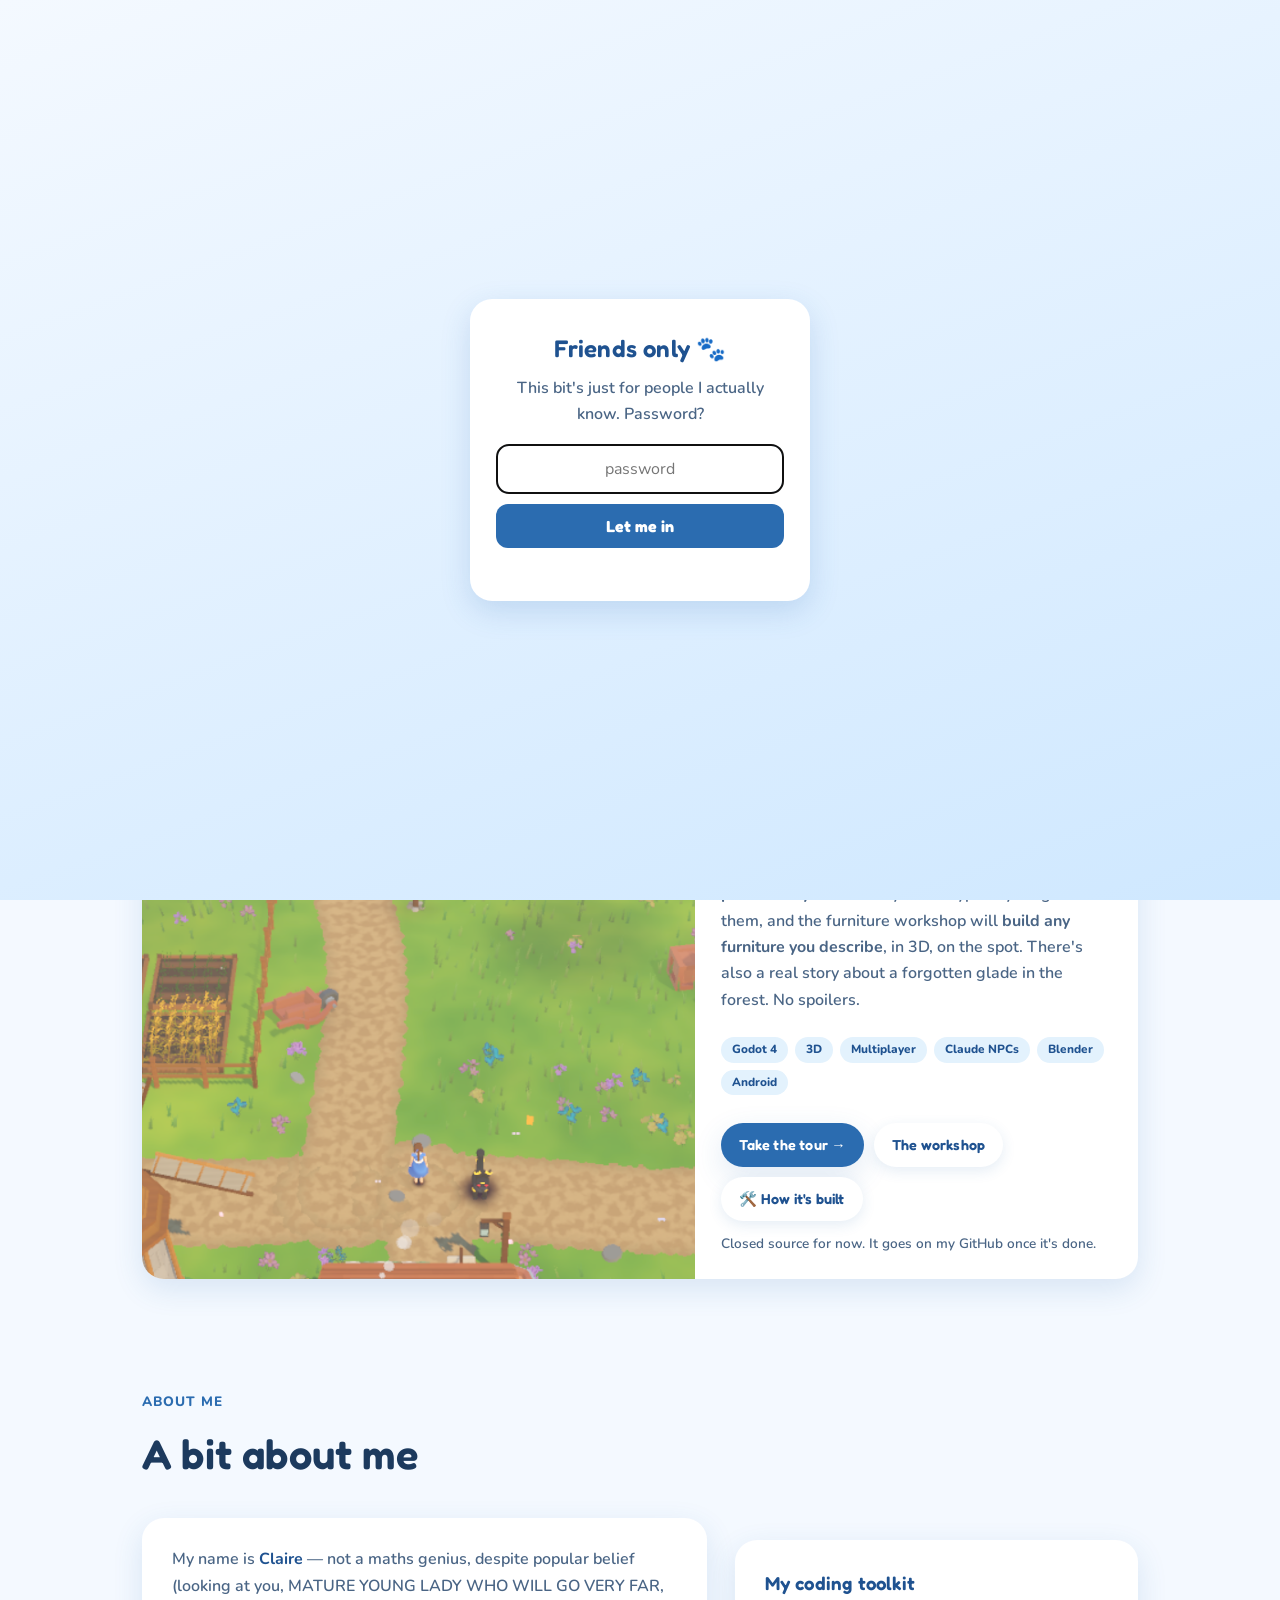
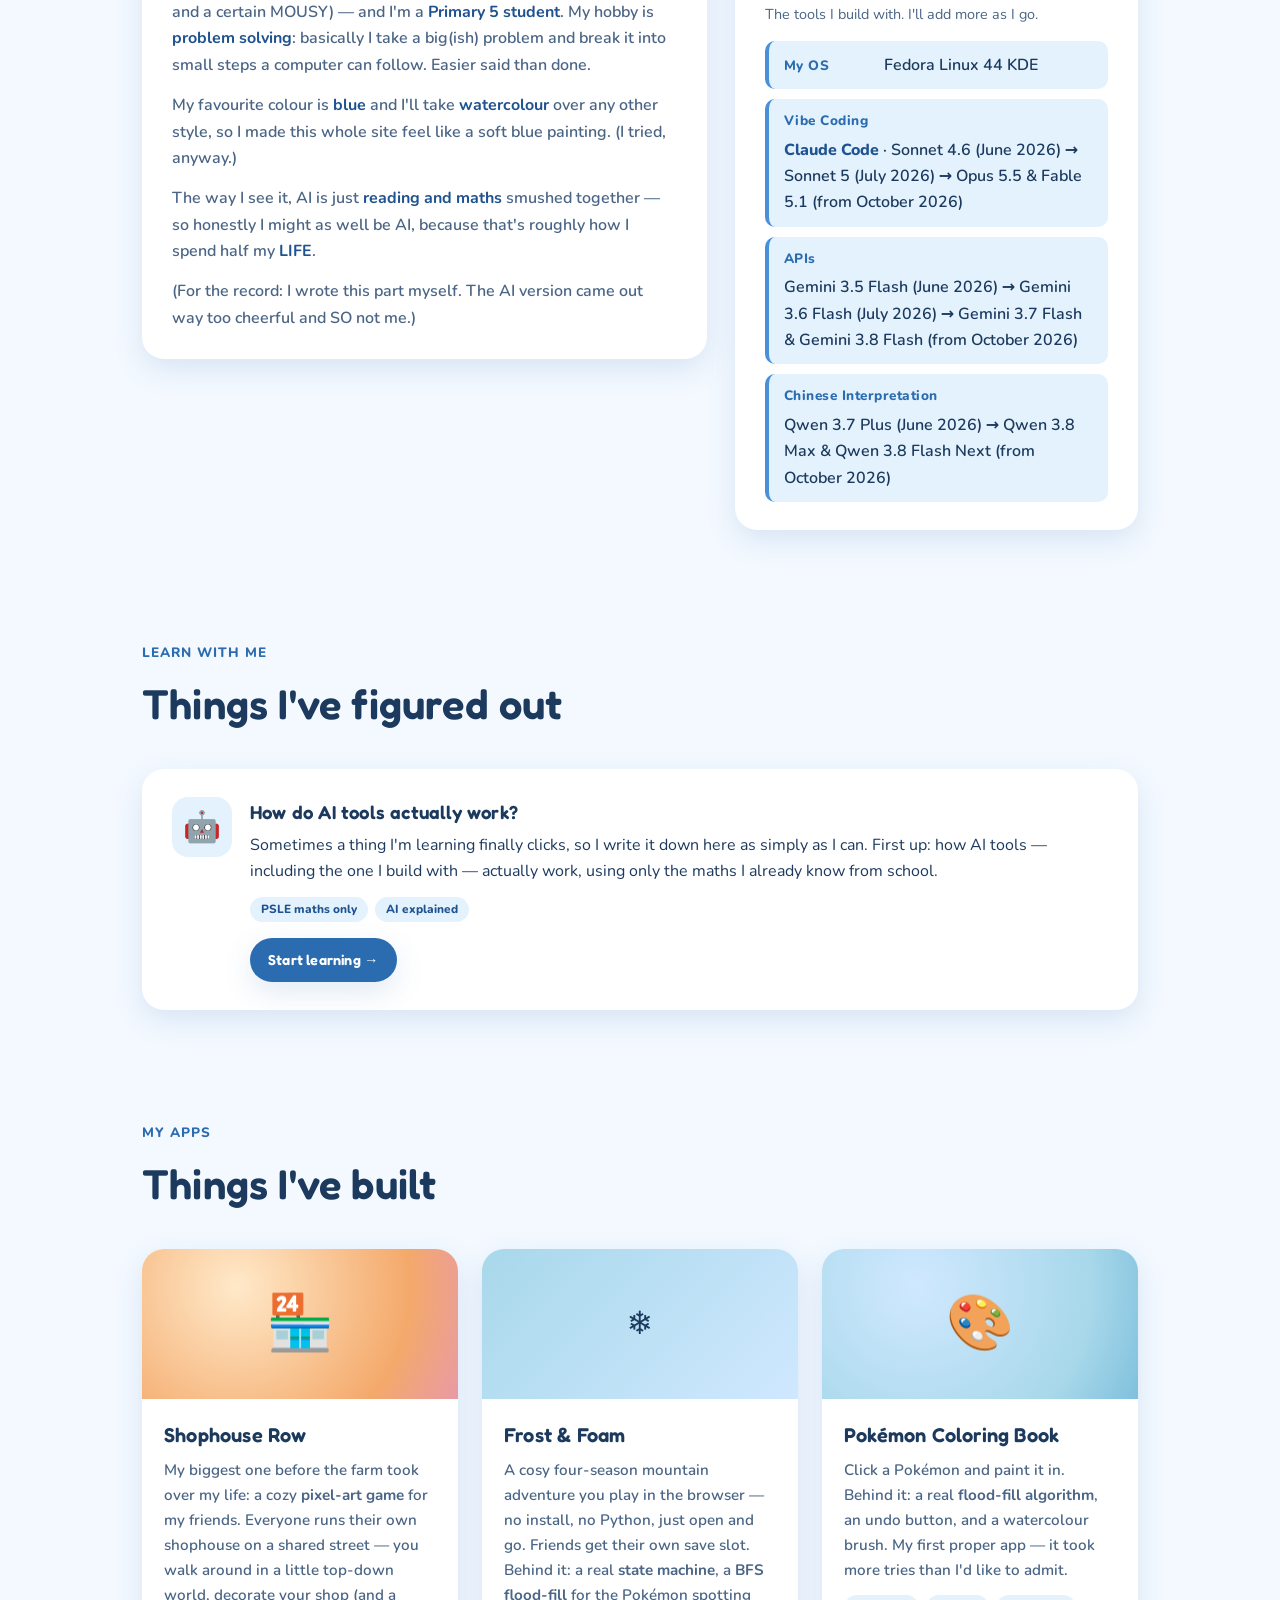
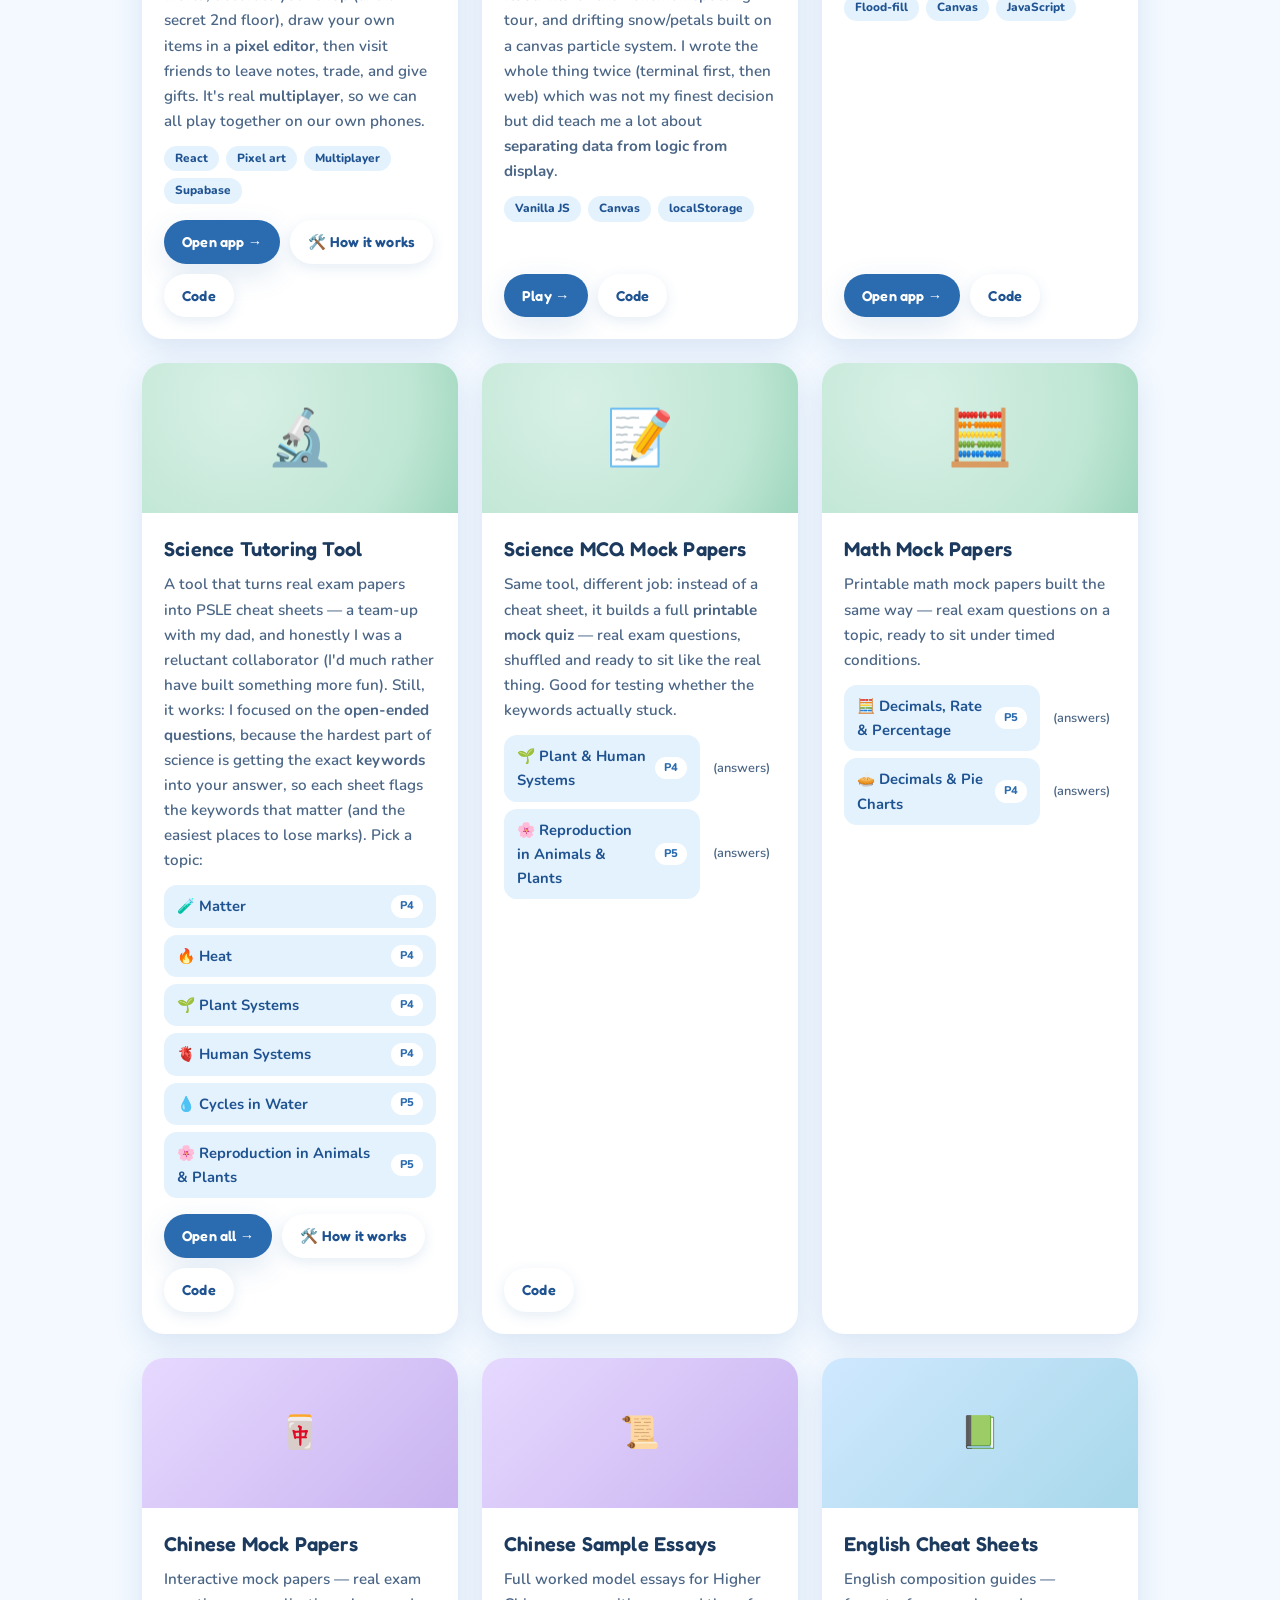
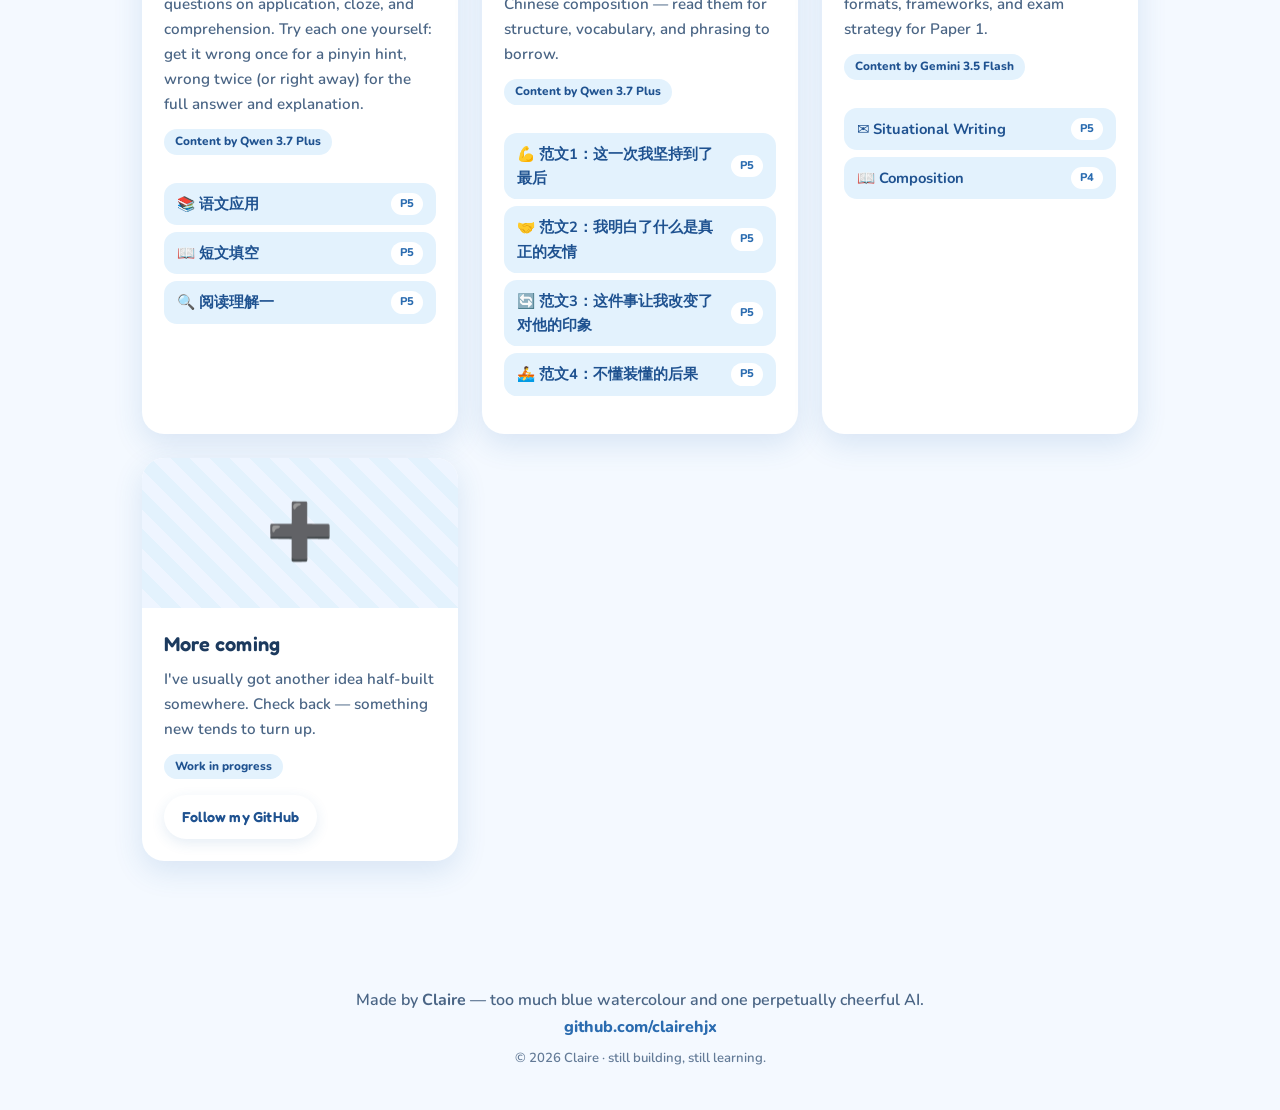
==== index.html @ 56317c3c "Feature ccfarm on the homepage; split its site into five pages with new media Co-Authored-By: Claude" ====
<!DOCTYPE html>
<html lang="en">
<head>
  <meta charset="UTF-8">
  <meta name="viewport" content="width=device-width, initial-scale=1.0">
  <!-- Friends-only soft password gate (runs before paint) -->
  <script src="gate.js"></script>
  <title>Claire · Young Coder & Creator</title>
  <meta name="description" content="Claire — a Primary 5 student who builds stuff with AI. Problem solving, the odd app, and a perpetually cheerful AI pet.">

  <!-- Friendly, rounded fonts that match the watercolour feel -->
  <link rel="preconnect" href="https://fonts.googleapis.com">
  <link rel="preconnect" href="https://fonts.gstatic.com" crossorigin>
  <link href="https://fonts.googleapis.com/css2?family=Fredoka:wght@500;600;700&family=Nunito:wght@600;700;800&display=swap" rel="stylesheet">

  <link rel="stylesheet" href="styles.css">
  <link rel="icon" href="data:image/svg+xml,%3Csvg xmlns='http://www.w3.org/2000/svg' viewBox='0 0 32 32'%3E%3Ccircle cx='16' cy='16' r='13' fill='%234a90d9'/%3E%3Ccircle cx='11' cy='12' r='4' fill='%23cfe8ff'/%3E%3C/svg%3E">
</head>
<body>

  <!-- ============ NAV ============ -->
  <nav class="nav">
    <div class="wrap">
      <a class="brand" href="#top"><span class="dot"></span>Claire</a>
      <div class="nav-links">
        <a href="#ccfarm">ccfarm</a>
        <a href="#about">About</a>
        <a href="#apps">My Apps</a>
        <a href="learn.html">Learn</a>
        <!-- ↓ Claire: this is your GitHub. All your code lives here. -->
        <a class="ghub" href="https://github.com/clairehjx" target="_blank" rel="noopener">GitHub ↗</a>
      </div>
    </div>
  </nav>

  <!-- ============ HERO ============ -->
  <header class="hero" id="top">
    <span class="blob b1"></span>
    <span class="blob b2"></span>
    <span class="blob b3"></span>
    <div class="wrap">
      <span class="eyebrow">Hello, world!</span>
      <h1>I'm <span class="name">Claire</span><br>and I build stuff with AI.</h1>
      <p class="tagline">A Primary 5 student with her perpetually cheerful AI &ldquo;pet&rdquo;.</p>
      <div class="hero-btns">
        <a class="btn btn-primary" href="#ccfarm">See my biggest project →</a>
        <a class="btn btn-ghost" href="#apps">All my apps</a>
        <a class="btn btn-ghost" href="https://github.com/clairehjx" target="_blank" rel="noopener">My code on GitHub</a>
      </div>
    </div>
  </header>

  <main>
    <!-- ============ FEATURED: ccfarm ============ -->
    <section id="ccfarm">
      <div class="wrap">
        <div class="section-head reveal">
          <span class="kicker">My biggest project (by FAR)</span>
          <h2>ccfarm: The Secret of Shaymin's Glade</h2>
        </div>
        <article class="feature reveal">
          <div class="feature-media">
            <video src="img/ccfarm/gameplay-landscape.mp4" poster="img/ccfarm/farm-overview.png" autoplay muted loop playsinline preload="metadata"
                   onerror="this.outerHTML='&lt;img src=&quot;img/ccfarm/farm-overview.png&quot; alt=&quot;The ccfarm farm&quot;&gt;'"></video>
          </div>
          <div class="feature-body">
            <p>A cozy <strong>3D Pokémon farm game</strong> built in Godot with my dad. I'm the designer, he's the "tech lead" (his title, not mine), and Claude does most of the typing. My sister and I share one farm from our own phones: Pokémon do the farm work, the villagers are <strong>powered by Claude</strong> so you can type anything at them, and the furniture workshop will <strong>build any furniture you describe</strong>, in 3D, on the spot. There's also a real story about a forgotten glade in the forest. No spoilers.</p>
            <div class="chips">
              <span class="chip">Godot 4</span><span class="chip">3D</span><span class="chip">Multiplayer</span><span class="chip">Claude NPCs</span><span class="chip">Blender</span><span class="chip">Android</span>
            </div>
            <div class="app-actions">
              <a class="btn btn-primary" href="ccfarm.html">Take the tour →</a>
              <a class="btn btn-ghost" href="ccfarm-workshop.html">The workshop</a>
              <a class="btn btn-ghost" href="ccfarm-workflow.html">🛠️ How it's built</a>
            </div>
            <p class="feature-note">Closed source for now. It goes on my GitHub once it's done.</p>
          </div>
        </article>
      </div>
    </section>

    <!-- ============ ABOUT ============ -->
    <section id="about">
      <div class="wrap">
        <div class="section-head reveal">
          <span class="kicker">About me</span>
          <h2>A bit about me</h2>
        </div>
        <div class="about-grid">
          <div class="card about-text reveal">
            <p>My name is <strong>Claire</strong> — not a maths genius, despite popular belief (looking at you, MATURE YOUNG LADY WHO WILL GO VERY FAR, and a certain MOUSY) — and I'm a <strong>Primary 5 student</strong>. My hobby is <strong>problem solving</strong>: basically I take a big(ish) problem and break it into small steps a computer can follow. Easier said than done.</p>
            <p>My favourite colour is <strong>blue</strong> and I'll take <strong>watercolour</strong> over any other style, so I made this whole site feel like a soft blue painting. (I tried, anyway.)</p>
            <p>The way I see it, AI is just <strong>reading and maths</strong> smushed together — so honestly I might as well be AI, because that's roughly how I spend half my <strong>LIFE</strong>.</p>
            <p>(For the record: I wrote this part myself. The AI version came out way too cheerful and SO not me.)</p>
          </div>
          <div class="card toolkit reveal">
            <h3>My coding toolkit</h3>
            <p class="toolkit-note">The tools I build with. I'll add more as I go.</p>
            <ul class="toolkit-list">
              <li>
                <span class="tk-date">My OS</span>
                <span class="tk-tools">Fedora Linux 44 KDE</span>
              </li>
              <li>
                <span class="tk-date">Vibe Coding</span>
                <span class="tk-tools"><strong>Claude Code</strong> · Sonnet 4.6 (June 2026) → Sonnet 5 (July 2026) → Opus 5.5 &amp; Fable 5.1 (from October 2026)</span>
              </li>
              <li>
                <span class="tk-date">APIs</span>
                <span class="tk-tools">Gemini 3.5 Flash (June 2026) → Gemini 3.6 Flash (July 2026) → Gemini 3.7 Flash &amp; Gemini 3.8 Flash (from October 2026)</span>
              </li>
              <li>
                <span class="tk-date">Chinese Interpretation</span>
                <span class="tk-tools">Qwen 3.7 Plus (June 2026) → Qwen 3.8 Max &amp; Qwen 3.8 Flash Next (from October 2026)</span>
              </li>
            </ul>
          </div>
        </div>
      </div>
    </section>

    <!-- ============ LEARN ============ -->
    <section id="learn">
      <div class="wrap">
        <div class="section-head reveal">
          <span class="kicker">Learn with me</span>
          <h2>Things I've figured out</h2>
        </div>
        <div class="card learn-cta reveal">
          <div class="learn-cta-emoji">🤖</div>
          <div>
            <h3>How do AI tools actually work?</h3>
            <p>Sometimes a thing I'm learning finally clicks, so I write it down here as simply as I can. First up: how AI tools — including the one I build with — actually work, using only the maths I already know from school.</p>
            <div class="chips"><span class="chip">PSLE maths only</span><span class="chip">AI explained</span></div>
            <div class="app-actions"><a class="btn btn-primary" href="learn.html">Start learning →</a></div>
          </div>
        </div>
      </div>
    </section>

    <!-- ============ APPS ============ -->
    <section id="apps">
      <div class="wrap">
        <div class="section-head reveal">
          <span class="kicker">My apps</span>
          <h2>Things I've built</h2>
        </div>
        <div class="apps-grid">

          <!-- App: Shophouse Row -->
          <article class="app-card reveal">
            <div class="app-thumb shop">🏪</div>
            <div class="app-body">
              <h3>Shophouse Row</h3>
              <p>My biggest one before the farm took over my life: a cozy <strong>pixel-art game</strong> for my friends. Everyone runs their own shophouse on a shared street — you walk around in a little top-down world, decorate your shop (and a secret 2nd floor), draw your own items in a <strong>pixel editor</strong>, then visit friends to leave notes, trade, and give gifts. It's real <strong>multiplayer</strong>, so we can all play together on our own phones.</p>
              <div class="chips">
                <span class="chip">React</span>
                <span class="chip">Pixel art</span>
                <span class="chip">Multiplayer</span>
                <span class="chip">Supabase</span>
              </div>
              <div class="app-actions">
                <a class="btn btn-primary" href="https://shophouse-row.vercel.app" target="_blank" rel="noopener">Open app →</a>
                <a class="btn btn-ghost" href="shophouse-workflow.html">🛠️ How it works</a>
                <a class="btn btn-ghost" href="https://github.com/clairehjx/shophouse-row" target="_blank" rel="noopener">Code</a>
              </div>
            </div>
          </article>

          <!-- App: Frost & Foam Web -->
          <article class="app-card reveal">
            <div class="app-thumb" style="background:linear-gradient(135deg,#a8d8ea,#cfe8ff);font-size:2rem;">❄️</div>
            <div class="app-body">
              <h3>Frost &amp; Foam</h3>
              <p>A cosy four-season mountain adventure you play in the browser — no install, no Python, just open and go. Friends get their own save slot. Behind it: a real <strong>state machine</strong>, a <strong>BFS flood-fill</strong> for the Pokémon spotting tour, and drifting snow/petals built on a canvas particle system. I wrote the whole thing twice (terminal first, then web) which was not my finest decision but did teach me a lot about <strong>separating data from logic from display</strong>.</p>
              <div class="chips">
                <span class="chip">Vanilla JS</span>
                <span class="chip">Canvas</span>
                <span class="chip">localStorage</span>
              </div>
              <div class="app-actions">
                <a class="btn btn-primary" href="https://frost-and-foam-web.vercel.app" target="_blank" rel="noopener">Play →</a>
                <a class="btn btn-ghost" href="https://github.com/clairehjx/frost-and-foam-web" target="_blank" rel="noopener">Code</a>
              </div>
            </div>
          </article>

          <!-- App 1: Pokémon Coloring Book -->
          <article class="app-card reveal">
            <div class="app-thumb poke">🎨</div>
            <div class="app-body">
              <h3>Pokémon Coloring Book</h3>
              <p>Click a Pokémon and paint it in. Behind it: a real <strong>flood-fill algorithm</strong>, an undo button, and a watercolour brush. My first proper app — it took more tries than I'd like to admit.</p>
              <div class="chips">
                <span class="chip">Flood-fill</span>
                <span class="chip">Canvas</span>
                <span class="chip">JavaScript</span>
              </div>
              <div class="app-actions">
                <!-- This works on your computer now. After you deploy on Vercel,
                     swap it for your app's real link, e.g. https://pokemon-coloring-book.vercel.app/ -->
                <a class="btn btn-primary" href="https://pokemon-coloring-book.vercel.app/index.html">Open app →</a>
                <a class="btn btn-ghost" href="https://github.com/clairehjx/pokemon-coloring-book" target="_blank" rel="noopener">Code</a>
              </div>
            </div>
          </article>

          <!-- App 2: Science Tutoring Tool -->
          <article class="app-card reveal">
            <div class="app-thumb sci">🔬</div>
            <div class="app-body">
              <h3>Science Tutoring Tool</h3>
              <p>A tool that turns real exam papers into PSLE cheat sheets — a team-up with my dad, and honestly I was a reluctant collaborator (I'd much rather have built something more fun). Still, it works: I focused on the <strong>open-ended questions</strong>, because the hardest part of science is getting the exact <strong>keywords</strong> into your answer, so each sheet flags the keywords that matter (and the easiest places to lose marks). Pick a topic:</p>
              <!-- ↓ Claire: these open the cheat sheets next to this folder. After you deploy
                   science-cheatsheets on Vercel, swap "https://science-cheatsheets.vercel.app/" for your live link. -->
              <ul class="topic-links">
                <li><a href="https://science-cheatsheets.vercel.app/cheatsheet_matter_p4.html">🧪 Matter <span class="lvl">P4</span></a></li>
                <li><a href="https://science-cheatsheets.vercel.app/cheatsheet_heat_p4.html">🔥 Heat <span class="lvl">P4</span></a></li>
                <li><a href="https://science-cheatsheets.vercel.app/cheatsheet_plant_systems_p4.html">🌱 Plant Systems <span class="lvl">P4</span></a></li>
                <li><a href="https://science-cheatsheets.vercel.app/cheatsheet_human_systems_p4.html">🫀 Human Systems <span class="lvl">P4</span></a></li>
                <li><a href="https://science-cheatsheets.vercel.app/cheatsheet_cycles_in_water_p5.html">💧 Cycles in Water <span class="lvl">P5</span></a></li>
                <li><a href="https://science-cheatsheets.vercel.app/cheatsheet_reproduction_in_animals_and_plants_p5.html">🌸 Reproduction in Animals &amp; Plants <span class="lvl">P5</span></a></li>
              </ul>
              <div class="app-actions">
                <a class="btn btn-primary" href="https://science-cheatsheets.vercel.app/index.html">Open all →</a>
                <a class="btn btn-ghost" href="science-workflow.html">🛠️ How it works</a>
                <a class="btn btn-ghost" href="https://github.com/clairehjx/science-tool" target="_blank" rel="noopener">Code</a>
              </div>
            </div>
          </article>

          <!-- App 2b: Science MCQ Mock Papers -->
          <article class="app-card reveal">
            <div class="app-thumb sci">📝</div>
            <div class="app-body">
              <h3>Science MCQ Mock Papers</h3>
              <p>Same tool, different job: instead of a cheat sheet, it builds a full <strong>printable mock quiz</strong> — real exam questions, shuffled and ready to sit like the real thing. Good for testing whether the keywords actually stuck.</p>
              <ul class="topic-links">
                <li><a href="https://science-cheatsheets.vercel.app/quiz_plant_systems_human_systems_p4.html">🌱 Plant &amp; Human Systems <span class="lvl">P4</span></a> <a href="https://science-cheatsheets.vercel.app/quiz_plant_systems_human_systems_p4_answers.html" class="answer-link">(answers)</a></li>
                <li><a href="https://science-cheatsheets.vercel.app/quiz_reproduction_in_animals_and_plants.html">🌸 Reproduction in Animals &amp; Plants <span class="lvl">P5</span></a> <a href="https://science-cheatsheets.vercel.app/quiz_reproduction_in_animals_and_plants_answers.html" class="answer-link">(answers)</a></li>
              </ul>
              <div class="app-actions">
                <a class="btn btn-ghost" href="https://github.com/clairehjx/science-tool" target="_blank" rel="noopener">Code</a>
              </div>
            </div>
          </article>

          <!-- App 2c: Math Mock Papers -->
          <article class="app-card reveal">
            <div class="app-thumb sci">🧮</div>
            <div class="app-body">
              <h3>Math Mock Papers</h3>
              <p>Printable math mock papers built the same way — real exam questions on a topic, ready to sit under timed conditions.</p>
              <ul class="topic-links">
                <li><a href="https://science-cheatsheets.vercel.app/exam_p5_decimals_rate_percentage_questions.html">🧮 Decimals, Rate &amp; Percentage <span class="lvl">P5</span></a> <a href="https://science-cheatsheets.vercel.app/exam_p5_decimals_rate_percentage_answers.html" class="answer-link">(answers)</a></li>
                <li><a href="https://science-cheatsheets.vercel.app/exam_p4_decimals_four_operations_pie_charts_questions.html">🥧 Decimals &amp; Pie Charts <span class="lvl">P4</span></a> <a href="https://science-cheatsheets.vercel.app/exam_p4_decimals_four_operations_pie_charts_answers.html" class="answer-link">(answers)</a></li>
              </ul>
            </div>
          </article>

          <!-- App 2d: Chinese Mock Papers -->
          <article class="app-card reveal">
            <div class="app-thumb" style="background:linear-gradient(135deg,#e6d9ff,#c9b3f0);font-size:2rem;">🀄</div>
            <div class="app-body">
              <h3>Chinese Mock Papers</h3>
              <p>Interactive mock papers — real exam questions on application, cloze, and comprehension. Try each one yourself: get it wrong once for a pinyin hint, wrong twice (or right away) for the full answer and explanation.</p>
              <div class="chips"><span class="chip">Content by Qwen 3.7 Plus</span></div>
              <ul class="topic-links">
                <li><a href="https://science-cheatsheets.vercel.app/cheatsheet_chinese_p5_cl_application.html">📚 语文应用 <span class="lvl">P5</span></a></li>
                <li><a href="https://science-cheatsheets.vercel.app/cheatsheet_chinese_p5_cl_cloze.html">📖 短文填空 <span class="lvl">P5</span></a></li>
                <li><a href="https://science-cheatsheets.vercel.app/cheatsheet_chinese_p5_cl_comprehension1.html">🔍 阅读理解一 <span class="lvl">P5</span></a></li>
              </ul>
            </div>
          </article>

          <!-- App 2e: Chinese Sample Essays -->
          <article class="app-card reveal">
            <div class="app-thumb" style="background:linear-gradient(135deg,#e6d9ff,#c9b3f0);font-size:2rem;">📜</div>
            <div class="app-body">
              <h3>Chinese Sample Essays</h3>
              <p>Full worked model essays for Higher Chinese composition — read them for structure, vocabulary, and phrasing to borrow.</p>
              <div class="chips"><span class="chip">Content by Qwen 3.7 Plus</span></div>
              <ul class="topic-links">
                <li><a href="https://science-cheatsheets.vercel.app/cheatsheet_chinese_p5_hcl_sample_essay_perseverance.html">💪 范文1：这一次我坚持到了最后 <span class="lvl">P5</span></a></li>
                <li><a href="https://science-cheatsheets.vercel.app/cheatsheet_chinese_p5_hcl_sample_essay_friendship.html">🤝 范文2：我明白了什么是真正的友情 <span class="lvl">P5</span></a></li>
                <li><a href="https://science-cheatsheets.vercel.app/cheatsheet_chinese_p5_hcl_sample_essay_changed_impression.html">🔄 范文3：这件事让我改变了对他的印象 <span class="lvl">P5</span></a></li>
                <li><a href="https://science-cheatsheets.vercel.app/cheatsheet_chinese_p5_hcl_sample_essay_pretending_to_know.html">🚣 范文4：不懂装懂的后果 <span class="lvl">P5</span></a></li>
              </ul>
            </div>
          </article>

          <!-- App 2f: English Cheat Sheets -->
          <article class="app-card reveal">
            <div class="app-thumb" style="background:linear-gradient(135deg,#cfe8ff,#a8d8ea);font-size:2rem;">📗</div>
            <div class="app-body">
              <h3>English Cheat Sheets</h3>
              <p>English composition guides — formats, frameworks, and exam strategy for Paper 1.</p>
              <div class="chips"><span class="chip">Content by Gemini 3.5 Flash</span></div>
              <ul class="topic-links">
                <li><a href="https://science-cheatsheets.vercel.app/cheatsheet_english_p5_situational_writing.html">✉️ Situational Writing <span class="lvl">P5</span></a></li>
                <li><a href="https://science-cheatsheets.vercel.app/cheatsheet_english_p4_composition.html">📖 Composition <span class="lvl">P4</span></a></li>
              </ul>
            </div>
          </article>

          <!-- App 5: placeholder for the future -->
          <article class="app-card reveal">
            <div class="app-thumb soon">➕</div>
            <div class="app-body">
              <h3>More coming</h3>
              <p>I've usually got another idea half-built somewhere. Check back — something new tends to turn up.</p>
              <div class="chips"><span class="chip">Work in progress</span></div>
              <div class="app-actions">
                <a class="btn btn-ghost" href="https://github.com/clairehjx" target="_blank" rel="noopener">Follow my GitHub</a>
              </div>
            </div>
          </article>

        </div>
      </div>
    </section>
  </main>

  <!-- ============ FOOTER ============ -->
  <footer class="footer">
    <div class="wrap">
      <p>Made by <strong>Claire</strong> — too much blue watercolour and one perpetually cheerful AI.</p>
      <p><a href="https://github.com/clairehjx" target="_blank" rel="noopener">github.com/clairehjx</a></p>
      <p class="small">© <span id="year"></span> Claire · still building, still learning.</p>
    </div>
  </footer>

  <script src="script.js"></script>
</body>
</html>
---- styles.css ----
/* ============================================================
   Claire's Website — "Dreamy Watercolor Blue" design system
   Shared look & feel for the homepage and all of Claire's apps.
   ============================================================ */

/* ---- Design tokens (colours, spacing) ---- */
:root {
  --ink:        #1c3a5e;   /* deep blue, like fountain-pen ink   */
  --ink-soft:   #4a6585;   /* softer text                        */
  --blue:       #2b6cb0;   /* primary blue                       */
  --blue-deep:  #1f5290;
  --blue-bright:#4a90d9;
  --sky:        #a8d8ea;   /* light sky blue                     */
  --wash:       #cfe8ff;   /* pale watercolour wash              */
  --mist:       #e3f2fd;
  --paper:      #f4f9ff;   /* page background                    */
  --card:       #ffffff;
  --petal:      #ffd9e8;   /* tiny warm accent (used sparingly)  */
  --leaf:       #bfe6d4;

  --shadow:     0 10px 30px rgba(43, 108, 176, 0.14);
  --shadow-sm:  0 4px 14px rgba(43, 108, 176, 0.12);
  --radius:     22px;

  --maxw: 1040px;
}

*, *::before, *::after { box-sizing: border-box; margin: 0; padding: 0; }

html { scroll-behavior: smooth; }

body {
  font-family: 'Nunito', system-ui, -apple-system, sans-serif;
  color: var(--ink);
  line-height: 1.65;
  background-color: var(--paper);
  /* layered soft watercolour blobs painted across the page */
  background-image:
    radial-gradient(40rem 40rem at 8% -5%,  rgba(168, 216, 234, 0.55), transparent 60%),
    radial-gradient(34rem 34rem at 100% 8%, rgba(207, 232, 255, 0.65), transparent 60%),
    radial-gradient(30rem 30rem at 50% 30%, rgba(227, 242, 253, 0.45), transparent 60%),
    radial-gradient(36rem 36rem at -5% 80%, rgba(191, 230, 212, 0.30), transparent 60%),
    radial-gradient(40rem 40rem at 105% 95%, rgba(168, 216, 234, 0.40), transparent 60%);
  background-attachment: fixed;
  -webkit-font-smoothing: antialiased;
}

h1, h2, h3, .brand, .btn {
  font-family: 'Fredoka', 'Nunito', sans-serif;
  font-weight: 600;
  letter-spacing: 0.2px;
}

a { color: var(--blue); text-decoration: none; }

.wrap { width: 100%; max-width: var(--maxw); margin: 0 auto; padding: 0 22px; }

/* ============================================================
   Navigation bar
   ============================================================ */
.nav {
  position: sticky;
  top: 0;
  z-index: 50;
  backdrop-filter: blur(10px);
  background: rgba(244, 249, 255, 0.72);
  border-bottom: 1px solid rgba(43, 108, 176, 0.10);
}
.nav .wrap {
  display: flex;
  align-items: center;
  justify-content: space-between;
  height: 64px;
}
.brand {
  font-size: 1.35rem;
  color: var(--blue-deep);
  display: flex;
  align-items: center;
  gap: 8px;
}
.brand .dot {
  width: 12px; height: 12px; border-radius: 50%;
  background: radial-gradient(circle at 30% 30%, var(--blue-bright), var(--blue-deep));
  box-shadow: 0 0 0 4px rgba(74, 144, 217, 0.18);
}
.nav-links { display: flex; align-items: center; gap: 6px; }
.nav-links a {
  color: var(--ink-soft);
  font-weight: 700;
  font-size: 0.95rem;
  padding: 8px 14px;
  border-radius: 14px;
  transition: background 0.15s, color 0.15s;
}
.nav-links a:hover { background: var(--mist); color: var(--blue-deep); }
.nav-links a.ghub {
  background: var(--blue);
  color: #fff;
  box-shadow: var(--shadow-sm);
}
.nav-links a.ghub:hover { background: var(--blue-deep); color: #fff; }

/* ============================================================
   Hero
   ============================================================ */
.hero { position: relative; overflow: hidden; padding: 70px 0 40px; }
.hero .wrap { position: relative; z-index: 2; }
.eyebrow {
  display: inline-block;
  background: #fff;
  color: var(--blue);
  font-weight: 800;
  font-size: 0.82rem;
  letter-spacing: 0.6px;
  text-transform: uppercase;
  padding: 6px 14px;
  border-radius: 999px;
  box-shadow: var(--shadow-sm);
  margin-bottom: 18px;
}
.hero h1 {
  font-size: clamp(2.5rem, 7vw, 4.3rem);
  line-height: 1.05;
  color: var(--ink);
}
.hero h1 .name {
  position: relative;
  color: var(--blue-deep);
  white-space: nowrap;
}
/* hand-painted watercolour underline under the name */
.hero h1 .name::after {
  content: "";
  position: absolute;
  left: -2%;
  right: -2%;
  bottom: -0.18em;
  height: 0.36em;
  background: url("data:image/svg+xml,%3Csvg xmlns='http://www.w3.org/2000/svg' width='300' height='24' viewBox='0 0 300 24'%3E%3Cpath d='M4 14 C60 4 120 20 160 12 C210 2 250 18 296 8' stroke='%234a90d9' stroke-width='10' fill='none' stroke-linecap='round' opacity='0.55'/%3E%3C/svg%3E") no-repeat;
  background-size: 100% 100%;
  z-index: -1;
}
.hero .tagline {
  font-size: clamp(1.05rem, 2.4vw, 1.3rem);
  color: var(--ink-soft);
  max-width: 36ch;
  margin: 22px 0 28px;
  font-weight: 600;
}
.hero-btns { display: flex; flex-wrap: wrap; gap: 14px; }

.btn {
  display: inline-flex;
  align-items: center;
  gap: 9px;
  font-size: 1rem;
  font-weight: 600;
  padding: 13px 24px;
  border-radius: 999px;
  border: none;
  cursor: pointer;
  transition: transform 0.12s ease, box-shadow 0.15s, background 0.15s;
}
.btn-primary { background: var(--blue); color: #fff; box-shadow: var(--shadow); }
.btn-primary:hover { background: var(--blue-deep); transform: translateY(-2px); }
.btn-ghost {
  background: #fff;
  color: var(--blue-deep);
  box-shadow: var(--shadow-sm);
}
.btn-ghost:hover { transform: translateY(-2px); background: var(--mist); }

/* floating watercolour blobs in the hero */
.blob { position: absolute; border-radius: 50%; filter: blur(2px); opacity: 0.55; z-index: 1; }
.blob.b1 { width: 220px; height: 220px; right: 4%;  top: 6%;
  background: radial-gradient(circle at 35% 35%, #a8d8ea, transparent 70%);
  animation: float 9s ease-in-out infinite; }
.blob.b2 { width: 150px; height: 150px; right: 22%; top: 48%;
  background: radial-gradient(circle at 35% 35%, #cfe8ff, transparent 70%);
  animation: float 11s ease-in-out infinite reverse; }
.blob.b3 { width: 110px; height: 110px; right: 38%; top: 10%;
  background: radial-gradient(circle at 35% 35%, #bfe6d4, transparent 70%);
  animation: float 13s ease-in-out infinite; }
@keyframes float {
  0%,100% { transform: translateY(0) translateX(0); }
  50%     { transform: translateY(-18px) translateX(8px); }
}
@media (prefers-reduced-motion: reduce) { .blob { animation: none; } }

/* ============================================================
   Sections
   ============================================================ */
section { padding: 56px 0; }
.section-head { margin-bottom: 30px; }
.section-head h2 {
  font-size: clamp(1.8rem, 4vw, 2.6rem);
  color: var(--ink);
  display: inline-flex;
  align-items: center;
  gap: 12px;
}
.section-head .kicker {
  display: block;
  color: var(--blue);
  font-weight: 800;
  font-size: 0.85rem;
  letter-spacing: 1px;
  text-transform: uppercase;
  margin-bottom: 6px;
}

/* reveal-on-scroll */
.reveal { opacity: 0; transform: translateY(26px); transition: opacity 0.7s ease, transform 0.7s ease; }
.reveal.show { opacity: 1; transform: none; }
@media (prefers-reduced-motion: reduce) { .reveal { opacity: 1; transform: none; } }

/* ---- About ---- */
.about-grid {
  display: grid;
  grid-template-columns: 1.4fr 1fr;
  gap: 28px;
  align-items: start;
}
.card {
  background: var(--card);
  border-radius: var(--radius);
  box-shadow: var(--shadow);
  padding: 28px 30px;
  position: relative;
  overflow: hidden;
}
.card.about-text p { color: var(--ink-soft); font-weight: 600; margin-bottom: 14px; }
.card.about-text p:last-child { margin-bottom: 0; }
.card.about-text strong { color: var(--blue-deep); }

.facts { display: flex; flex-direction: column; gap: 12px; }
.fact {
  display: flex; align-items: center; gap: 12px;
  background: var(--card);
  border-radius: 16px;
  box-shadow: var(--shadow-sm);
  padding: 14px 16px;
  font-weight: 700;
  color: var(--ink);
}
.fact .emoji {
  width: 42px; height: 42px; flex-shrink: 0;
  display: grid; place-items: center;
  font-size: 1.3rem;
  background: var(--mist);
  border-radius: 12px;
}
.fact small { display: block; color: var(--ink-soft); font-weight: 600; font-size: 0.8rem; }

/* ---- Coding toolkit timeline ---- */
.toolkit { margin-top: 22px; }
.toolkit h3 { color: var(--blue-deep); margin: 0 0 4px; }
.toolkit-note { color: var(--ink-soft); font-size: 0.9rem; margin: 0 0 14px; }
.toolkit-list { list-style: none; margin: 0; padding: 0; display: flex; flex-direction: column; gap: 10px; }
.toolkit-list li {
  display: flex; flex-wrap: wrap; align-items: baseline; gap: 4px 14px;
  background: var(--mist);
  border-left: 4px solid var(--blue-bright);
  border-radius: 10px;
  padding: 11px 15px;
}
.tk-date { font-weight: 800; color: var(--blue); font-size: 0.85rem; letter-spacing: 0.5px; min-width: 86px; }
.tk-tools { color: var(--ink); font-weight: 600; }
.tk-tools strong { color: var(--blue-deep); font-weight: 800; }

/* ---- Learn-with-me homepage card ---- */
.learn-cta { display: flex; gap: 18px; align-items: flex-start; }
.learn-cta h3 { color: var(--ink); margin-bottom: 4px; }
.learn-cta-emoji {
  width: 60px; height: 60px; flex-shrink: 0;
  display: grid; place-items: center; font-size: 1.9rem;
  background: var(--mist); border-radius: 16px;
}
@media (max-width: 560px) { .learn-cta { flex-direction: column; } }

/* ---- Journey timeline ---- */
.timeline { position: relative; padding-left: 34px; }
.timeline::before {
  content: ""; position: absolute; left: 9px; top: 6px; bottom: 6px;
  width: 4px; border-radius: 4px;
  background: linear-gradient(var(--sky), var(--wash));
}
.t-item { position: relative; margin-bottom: 26px; }
.t-item:last-child { margin-bottom: 0; }
.t-item::before {
  content: ""; position: absolute; left: -34px; top: 4px;
  width: 22px; height: 22px; border-radius: 50%;
  background: radial-gradient(circle at 32% 32%, var(--blue-bright), var(--blue-deep));
  box-shadow: 0 0 0 5px rgba(74,144,217,0.16);
}
.t-item .when { font-weight: 800; color: var(--blue); font-size: 0.85rem; letter-spacing: 0.5px; }
.t-item h3 { font-size: 1.2rem; color: var(--ink); margin: 2px 0 4px; }
.t-item p { color: var(--ink-soft); font-weight: 600; }
.t-item .tag {
  display: inline-block; margin-top: 8px;
  background: var(--mist); color: var(--blue-deep);
  font-weight: 800; font-size: 0.78rem;
  padding: 3px 12px; border-radius: 999px;
}
/* "tricky part → how I solved it" story box */
.t-challenge {
  margin-top: 12px;
  background: var(--mist);
  border-left: 4px solid var(--blue-bright);
  border-radius: 10px;
  padding: 11px 15px;
  font-size: 0.92rem;
  font-weight: 600;
  color: var(--ink-soft);
}
.t-challenge b { color: var(--blue-deep); font-weight: 800; }

/* ---- Apps gallery ---- */
.apps-grid {
  display: grid;
  grid-template-columns: repeat(auto-fill, minmax(290px, 1fr));
  gap: 24px;
}
.app-card {
  background: var(--card);
  border-radius: var(--radius);
  box-shadow: var(--shadow);
  overflow: hidden;
  display: flex;
  flex-direction: column;
  transition: transform 0.16s ease, box-shadow 0.16s ease;
}
.app-card:hover { transform: translateY(-5px); box-shadow: 0 18px 40px rgba(43,108,176,0.20); }
.app-thumb {
  height: 150px;
  display: grid; place-items: center;
  font-size: 3.4rem;
  position: relative;
  overflow: hidden;
}
.app-thumb.poke { background: radial-gradient(circle at 30% 25%, #cfe8ff, #a8d8ea 70%, #7fc0dd); }
.app-thumb.sci  { background: radial-gradient(circle at 30% 25%, #d8f0e6, #bfe6d4 70%, #9ed6bd); }
.app-thumb.soon { background: repeating-linear-gradient(45deg, #eef5ff, #eef5ff 14px, #e3f2fd 14px, #e3f2fd 28px); }
.app-thumb.shop { background: radial-gradient(circle at 30% 25%, #ffe9c9, #f4a96b 70%, #e89aa5); }
.app-body { padding: 20px 22px 22px; display: flex; flex-direction: column; flex: 1; }
.app-body h3 { font-size: 1.25rem; color: var(--ink); margin-bottom: 6px; }
.app-body p { color: var(--ink-soft); font-weight: 600; font-size: 0.95rem; }
.chips { display: flex; flex-wrap: wrap; gap: 7px; margin: 12px 0 16px; }

/* individual topic links inside an app card (science cheat sheets) */
.topic-links { list-style: none; display: flex; flex-direction: column; gap: 7px; margin: 12px 0 16px; }
.topic-links a {
  display: flex; align-items: center; gap: 9px;
  background: var(--mist); color: var(--blue-deep);
  font-weight: 700; font-size: 0.92rem;
  padding: 9px 13px; border-radius: 13px;
  transition: background 0.14s, transform 0.12s;
}
.topic-links a:hover { background: var(--wash); transform: translateX(3px); }
.topic-links a .lvl {
  margin-left: auto; background: #fff; color: var(--blue);
  font-weight: 800; font-size: 0.7rem; padding: 2px 9px; border-radius: 999px;
}
.topic-links li:has(.answer-link) { display: flex; align-items: center; gap: 7px; }
.topic-links li:has(.answer-link) a:first-child { flex: 1; }
.answer-link {
  display: block; flex: none; background: none !important; color: var(--ink-soft) !important;
  font-weight: 600 !important; font-size: 0.8rem !important; padding: 4px 6px !important;
  white-space: nowrap;
}
.answer-link:hover { color: var(--blue) !important; transform: none !important; }
.chip {
  background: var(--mist); color: var(--blue-deep);
  font-weight: 800; font-size: 0.74rem;
  padding: 3px 11px; border-radius: 999px;
}
.app-actions { display: flex; gap: 10px; flex-wrap: wrap; margin-top: auto; }
.app-actions .btn { font-size: 0.9rem; padding: 10px 18px; }
.badge-soon {
  position: absolute; top: 12px; right: 12px;
  background: #fff; color: var(--blue);
  font-weight: 800; font-size: 0.72rem;
  padding: 4px 12px; border-radius: 999px;
  box-shadow: var(--shadow-sm);
}

/* ============================================================
   Footer
   ============================================================ */
.footer {
  margin-top: 30px;
  padding: 40px 0;
  text-align: center;
  color: var(--ink-soft);
  font-weight: 600;
}
.footer .heart { color: var(--blue); }
.footer a { font-weight: 800; }
.footer .small { font-size: 0.82rem; margin-top: 8px; opacity: 0.85; }

/* ============================================================
   Responsive
   ============================================================ */
@media (max-width: 760px) {
  .about-grid { grid-template-columns: 1fr; }
  .nav-links a:not(.ghub) { display: none; }   /* keep GitHub button on small screens */
  .hero { padding: 48px 0 26px; }
  .blob.b2, .blob.b3 { display: none; }
}

/* ============================================================
   Featured project (ccfarm) on the homepage
   ============================================================ */
.feature {
  display: grid; grid-template-columns: 1.25fr 1fr; gap: 0;
  background: var(--card); border-radius: var(--radius); box-shadow: var(--shadow); overflow: hidden;
}
.feature-media { background: var(--ink); min-height: 260px; }
.feature-media video, .feature-media img { width: 100%; height: 100%; object-fit: cover; display: block; }
.feature-body { padding: 24px 26px; display: flex; flex-direction: column; gap: 12px; }
.feature-body p { color: var(--ink-soft); font-weight: 600; }
.feature-note { font-size: 0.85rem; }
@media (max-width: 820px) { .feature { grid-template-columns: 1fr; } .feature-media { min-height: 0; } }
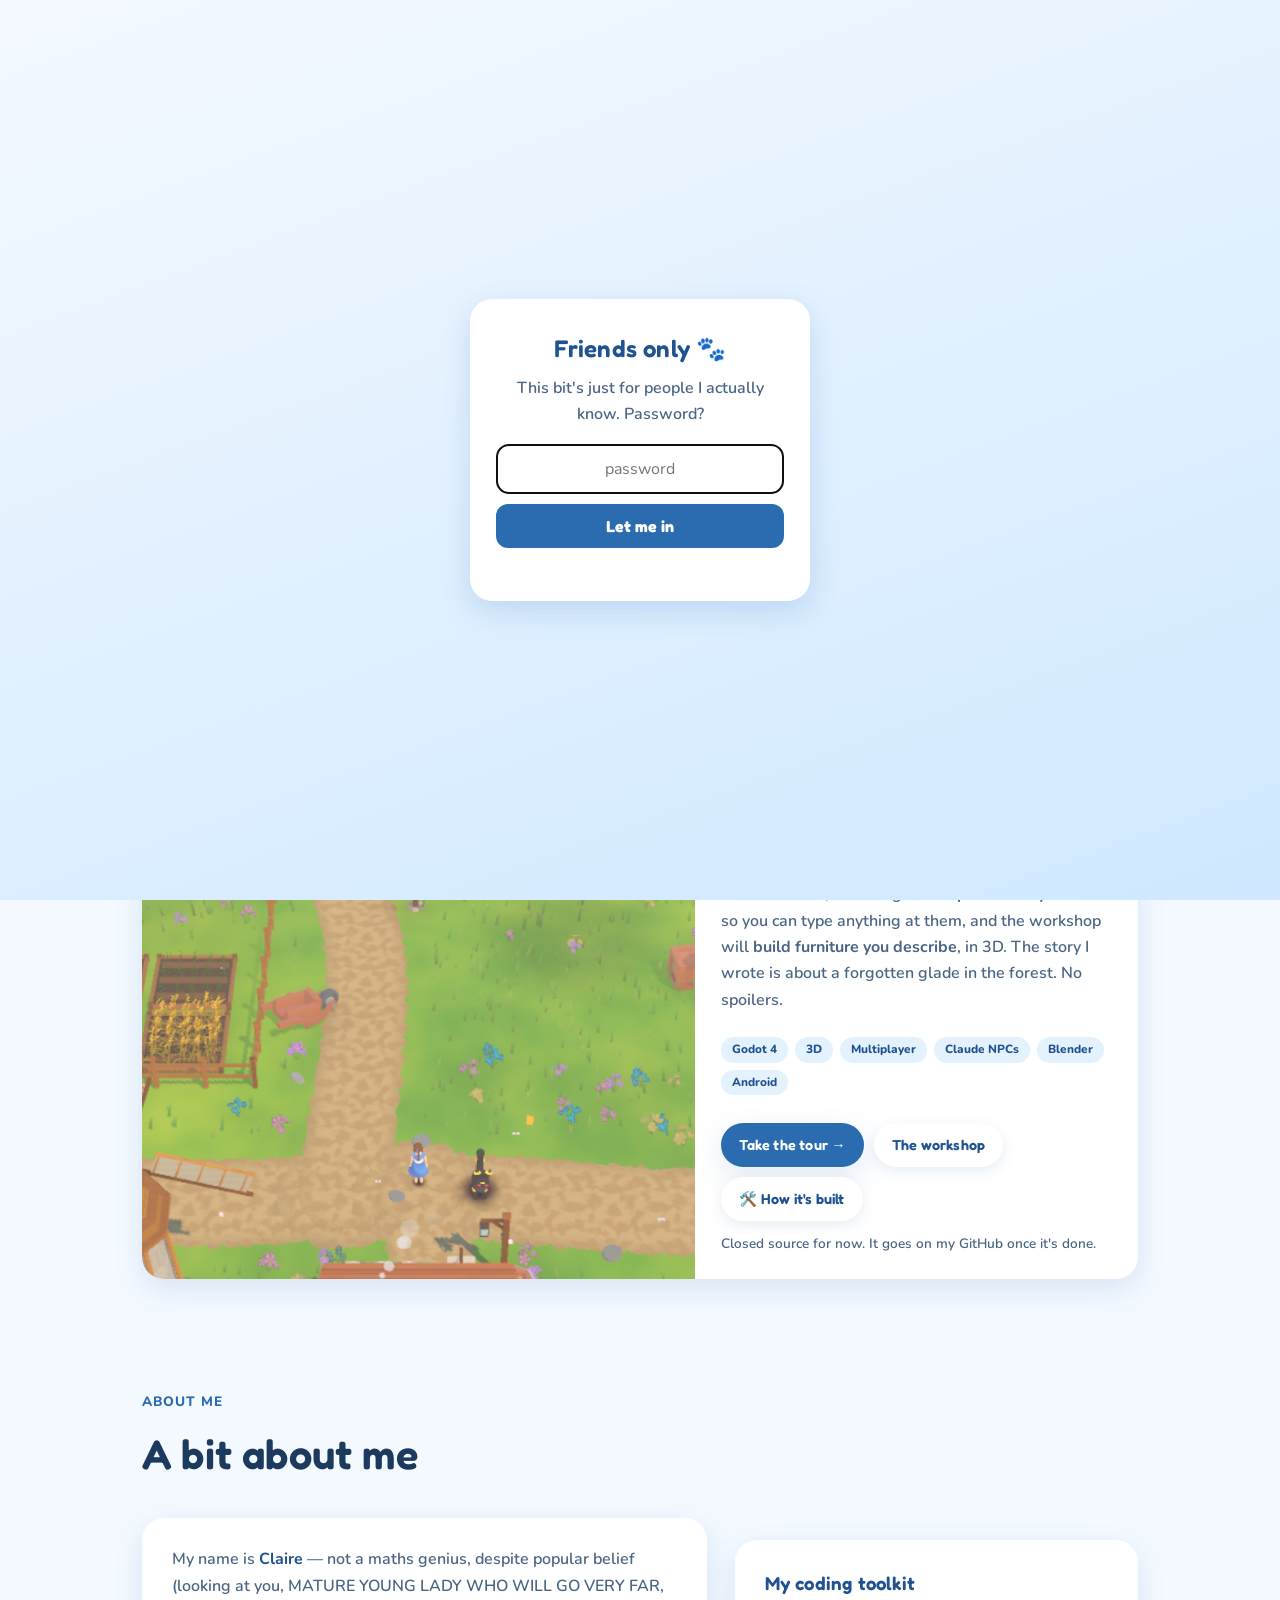
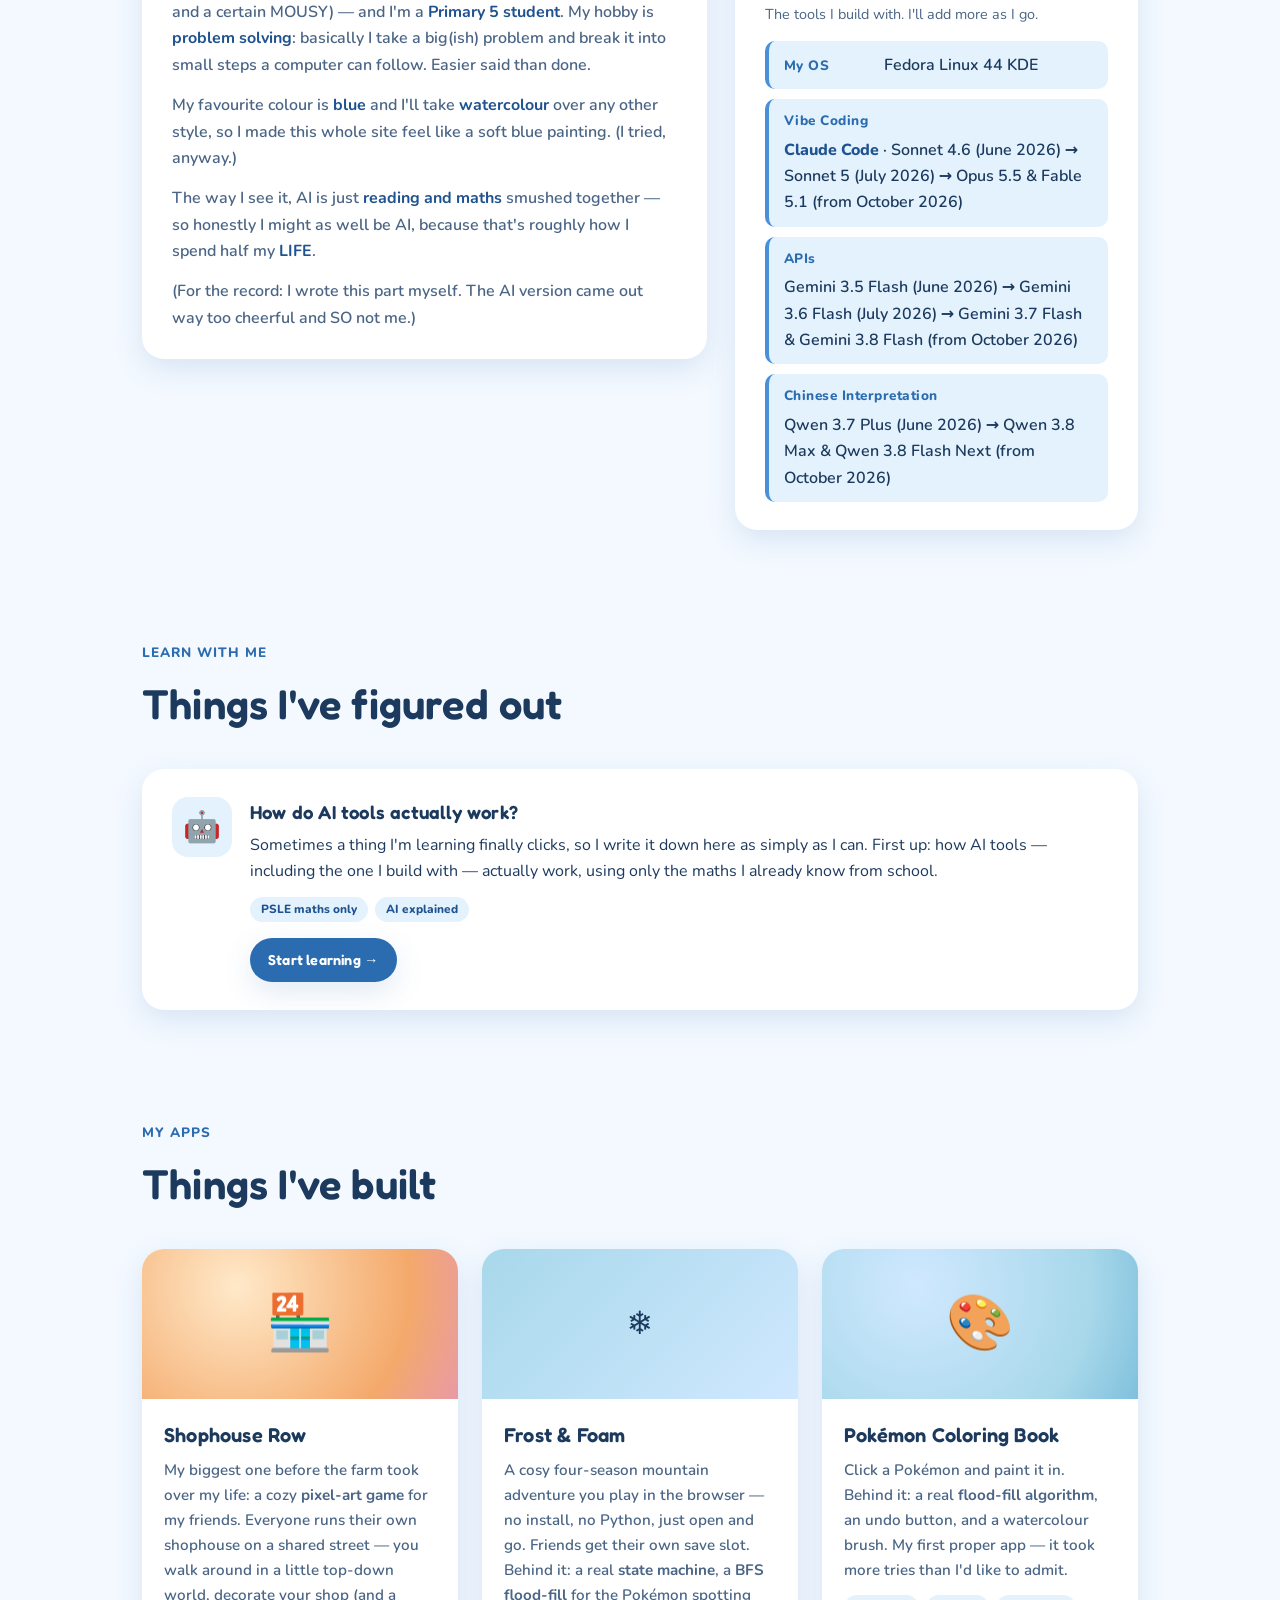
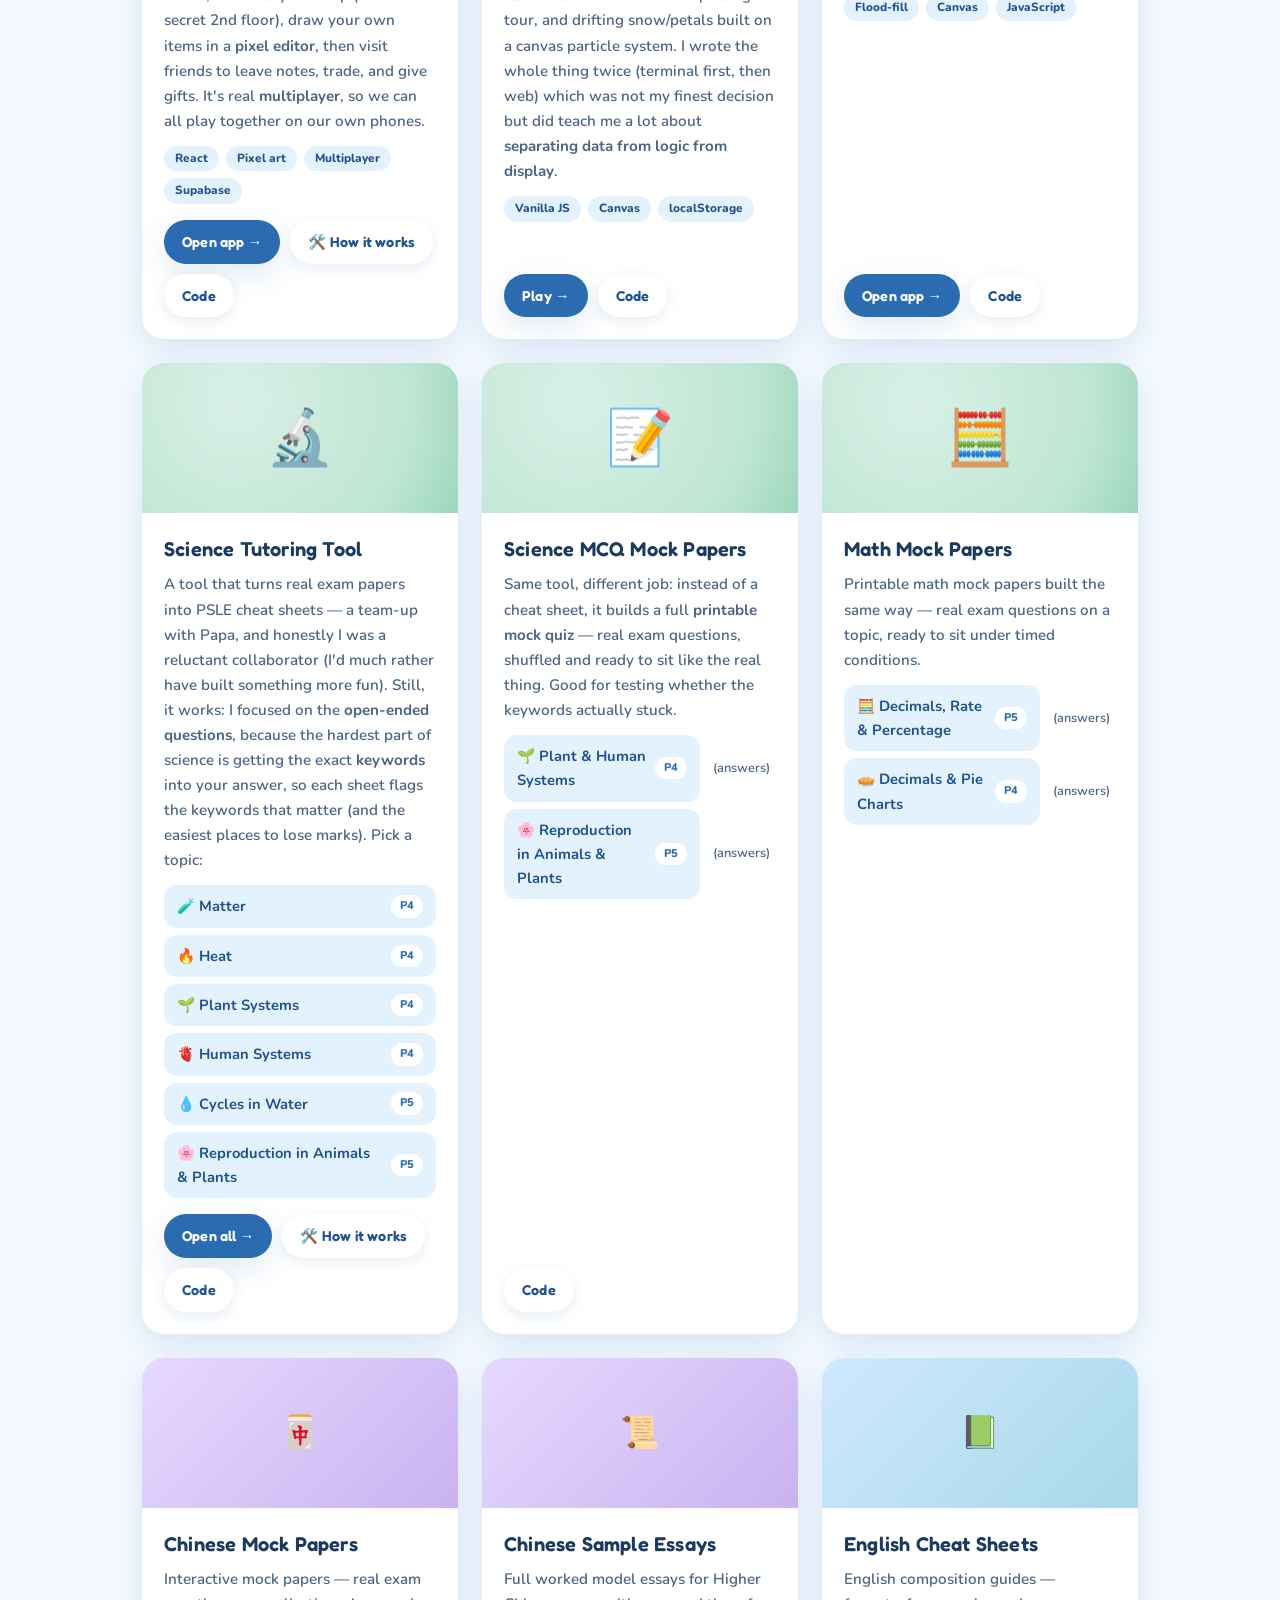
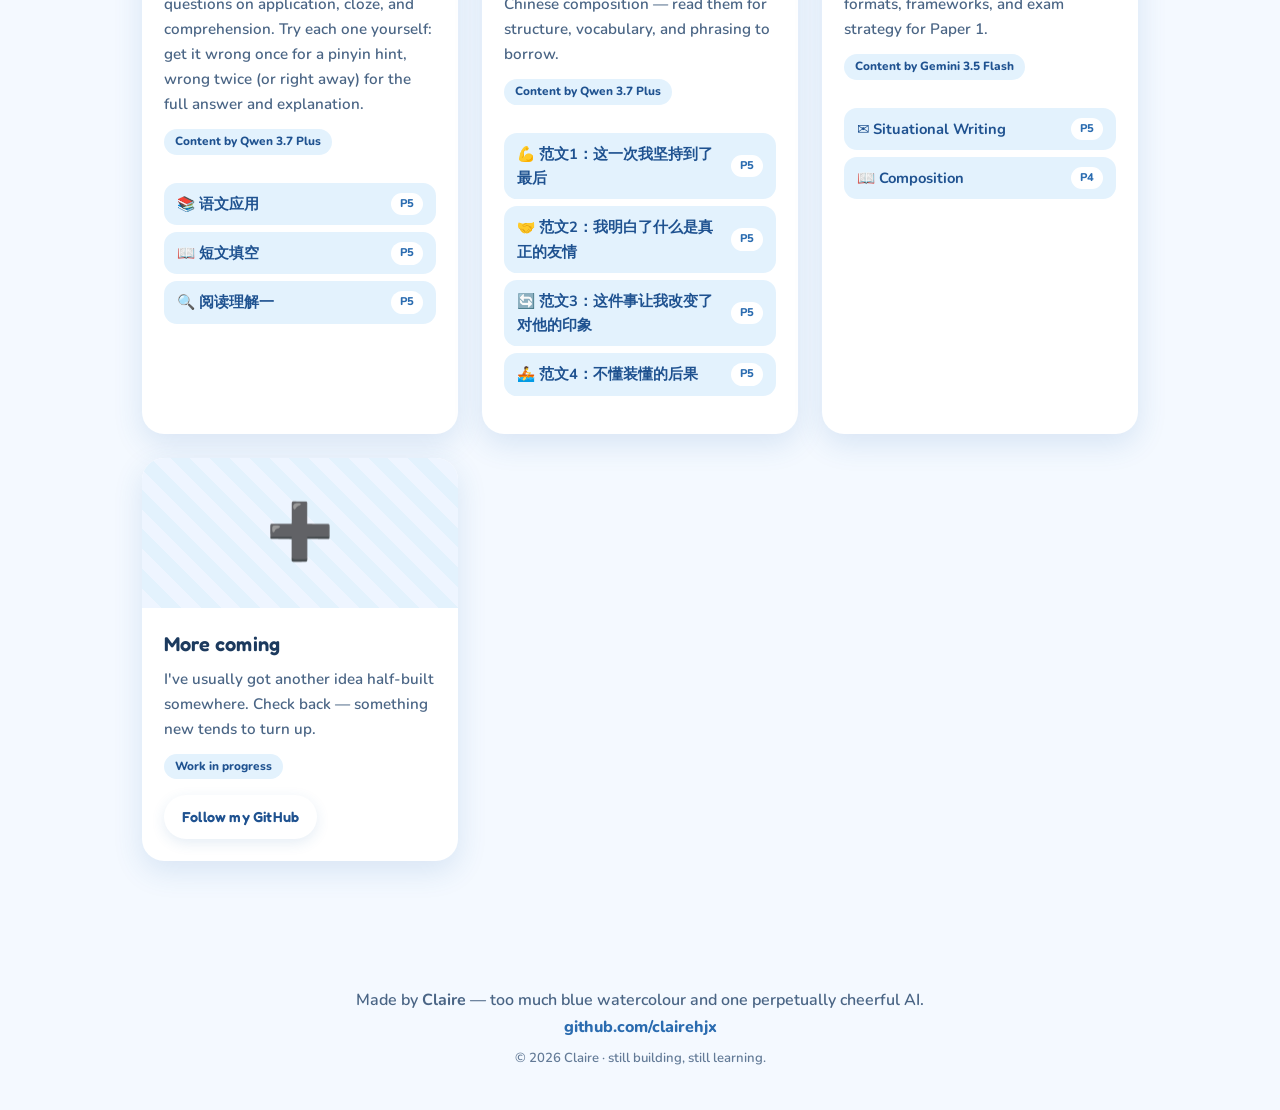
==== commit d09baf3a: "Put Claire's design role front and centre on ccfarm; add Idea Studio and new media Co-Authored-By: C" ====
--- a/index.html
+++ b/index.html
@@ -64,7 +64,7 @@
                    onerror="this.outerHTML='&lt;img src=&quot;img/ccfarm/farm-overview.png&quot; alt=&quot;The ccfarm farm&quot;&gt;'"></video>
           </div>
           <div class="feature-body">
-            <p>A cozy <strong>3D Pokémon farm game</strong> built in Godot with my dad. I'm the designer, he's the "tech lead" (his title, not mine), and Claude does most of the typing. My sister and I share one farm from our own phones: Pokémon do the farm work, the villagers are <strong>powered by Claude</strong> so you can type anything at them, and the furniture workshop will <strong>build any furniture you describe</strong>, in 3D, on the spot. There's also a real story about a forgotten glade in the forest. No spoilers.</p>
+            <p><strong>I'm the designer</strong> of this cozy 3D Pokémon farm game: the story, the rules, the characters and the feel are mine. Papa handles the tech side, building it in Godot with Claude Code. My sister Chloe and I share one farm from our own phones: Pokémon do the farm work, the villagers are <strong>powered by Claude</strong> so you can type anything at them, and the workshop will <strong>build furniture you describe</strong>, in 3D. The story I wrote is about a forgotten glade in the forest. No spoilers.</p>
             <div class="chips">
               <span class="chip">Godot 4</span><span class="chip">3D</span><span class="chip">Multiplayer</span><span class="chip">Claude NPCs</span><span class="chip">Blender</span><span class="chip">Android</span>
             </div>
@@ -210,7 +210,7 @@
             <div class="app-thumb sci">🔬</div>
             <div class="app-body">
               <h3>Science Tutoring Tool</h3>
-              <p>A tool that turns real exam papers into PSLE cheat sheets — a team-up with my dad, and honestly I was a reluctant collaborator (I'd much rather have built something more fun). Still, it works: I focused on the <strong>open-ended questions</strong>, because the hardest part of science is getting the exact <strong>keywords</strong> into your answer, so each sheet flags the keywords that matter (and the easiest places to lose marks). Pick a topic:</p>
+              <p>A tool that turns real exam papers into PSLE cheat sheets — a team-up with Papa, and honestly I was a reluctant collaborator (I'd much rather have built something more fun). Still, it works: I focused on the <strong>open-ended questions</strong>, because the hardest part of science is getting the exact <strong>keywords</strong> into your answer, so each sheet flags the keywords that matter (and the easiest places to lose marks). Pick a topic:</p>
               <!-- ↓ Claire: these open the cheat sheets next to this folder. After you deploy
                    science-cheatsheets on Vercel, swap "https://science-cheatsheets.vercel.app/" for your live link. -->
               <ul class="topic-links">
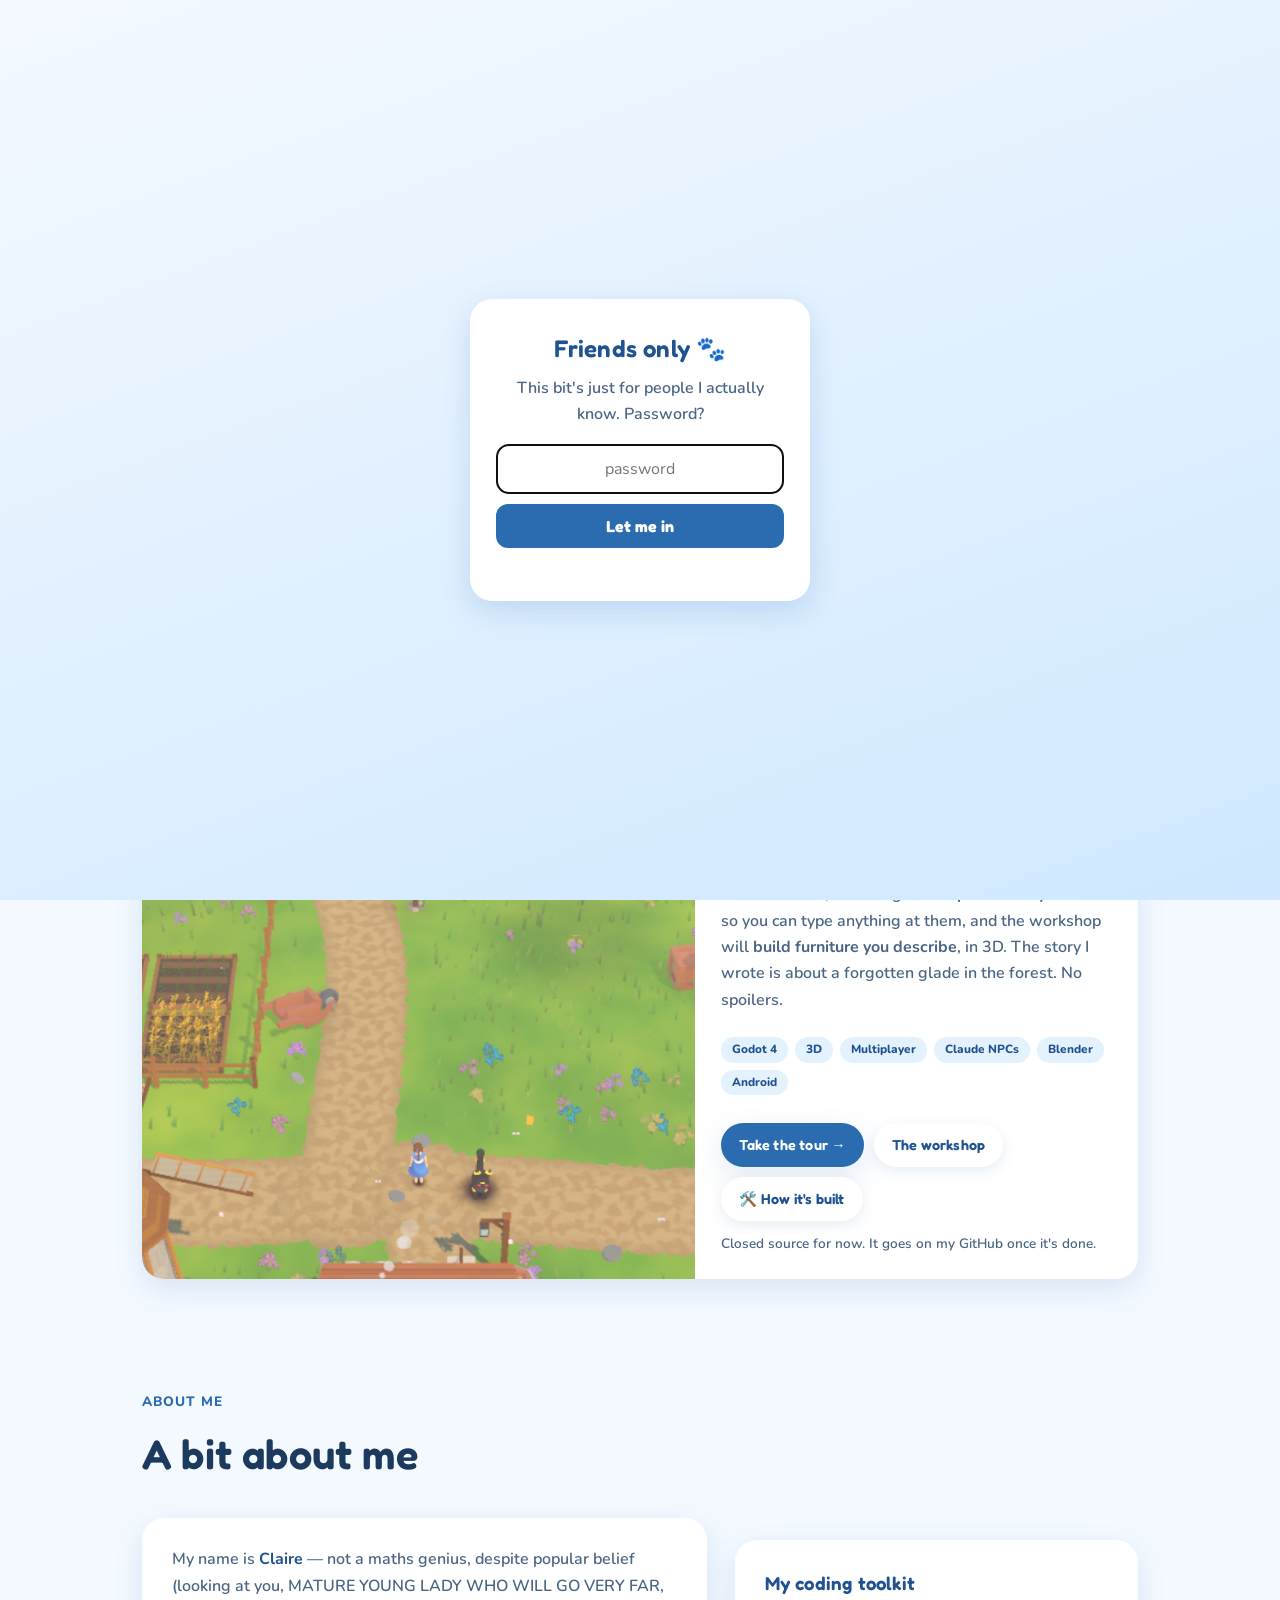
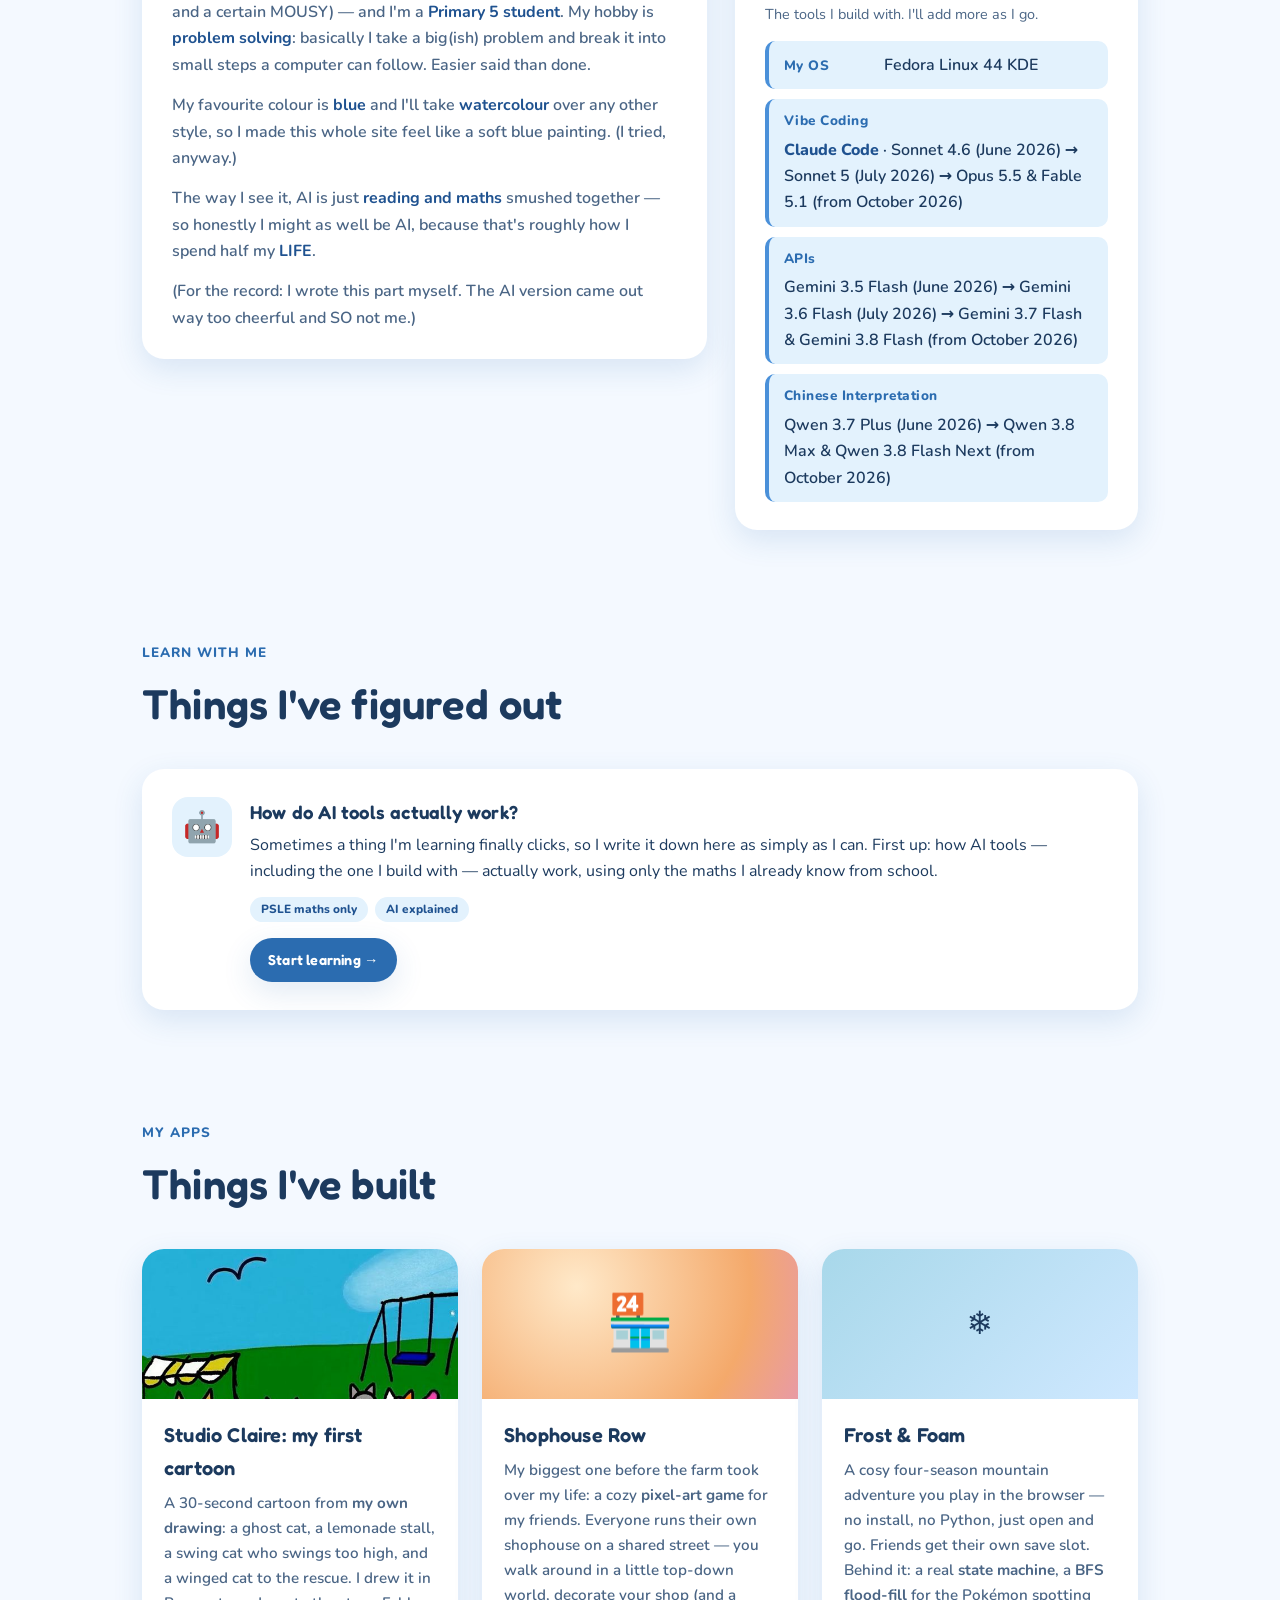
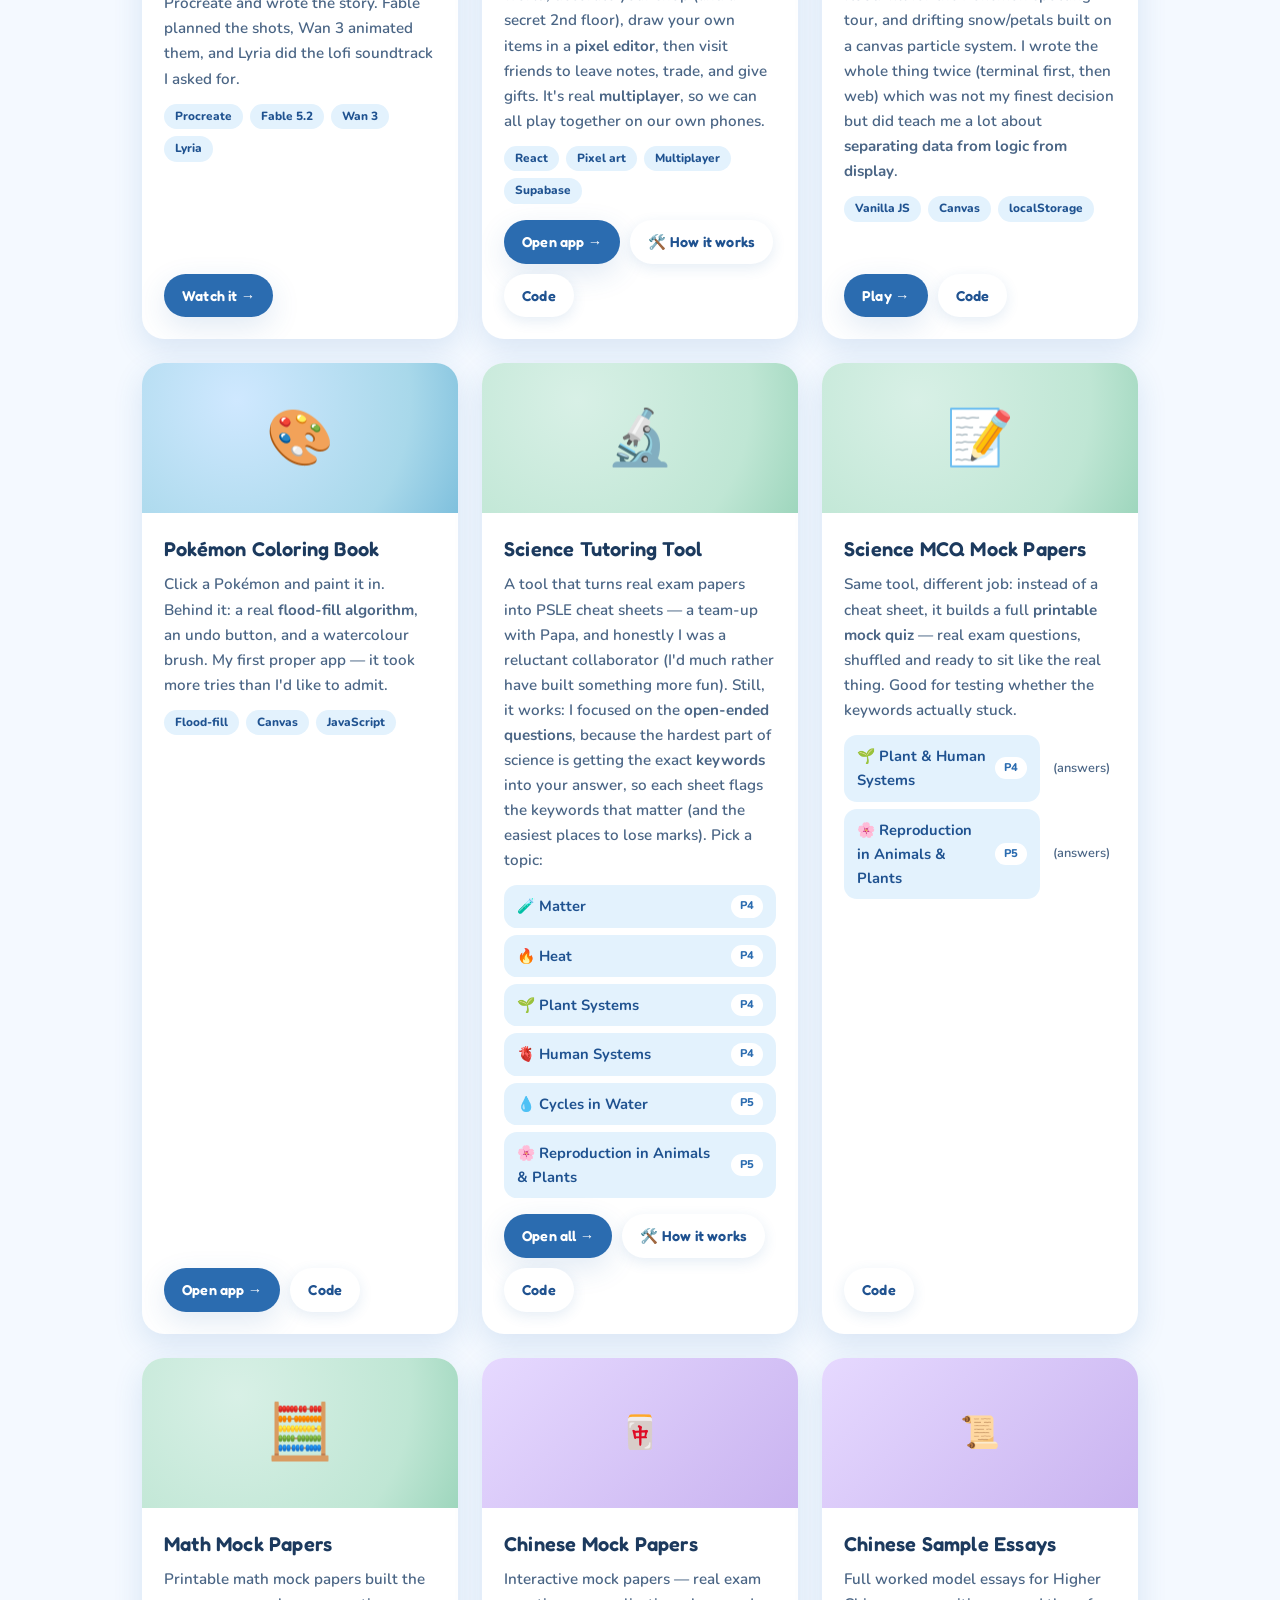
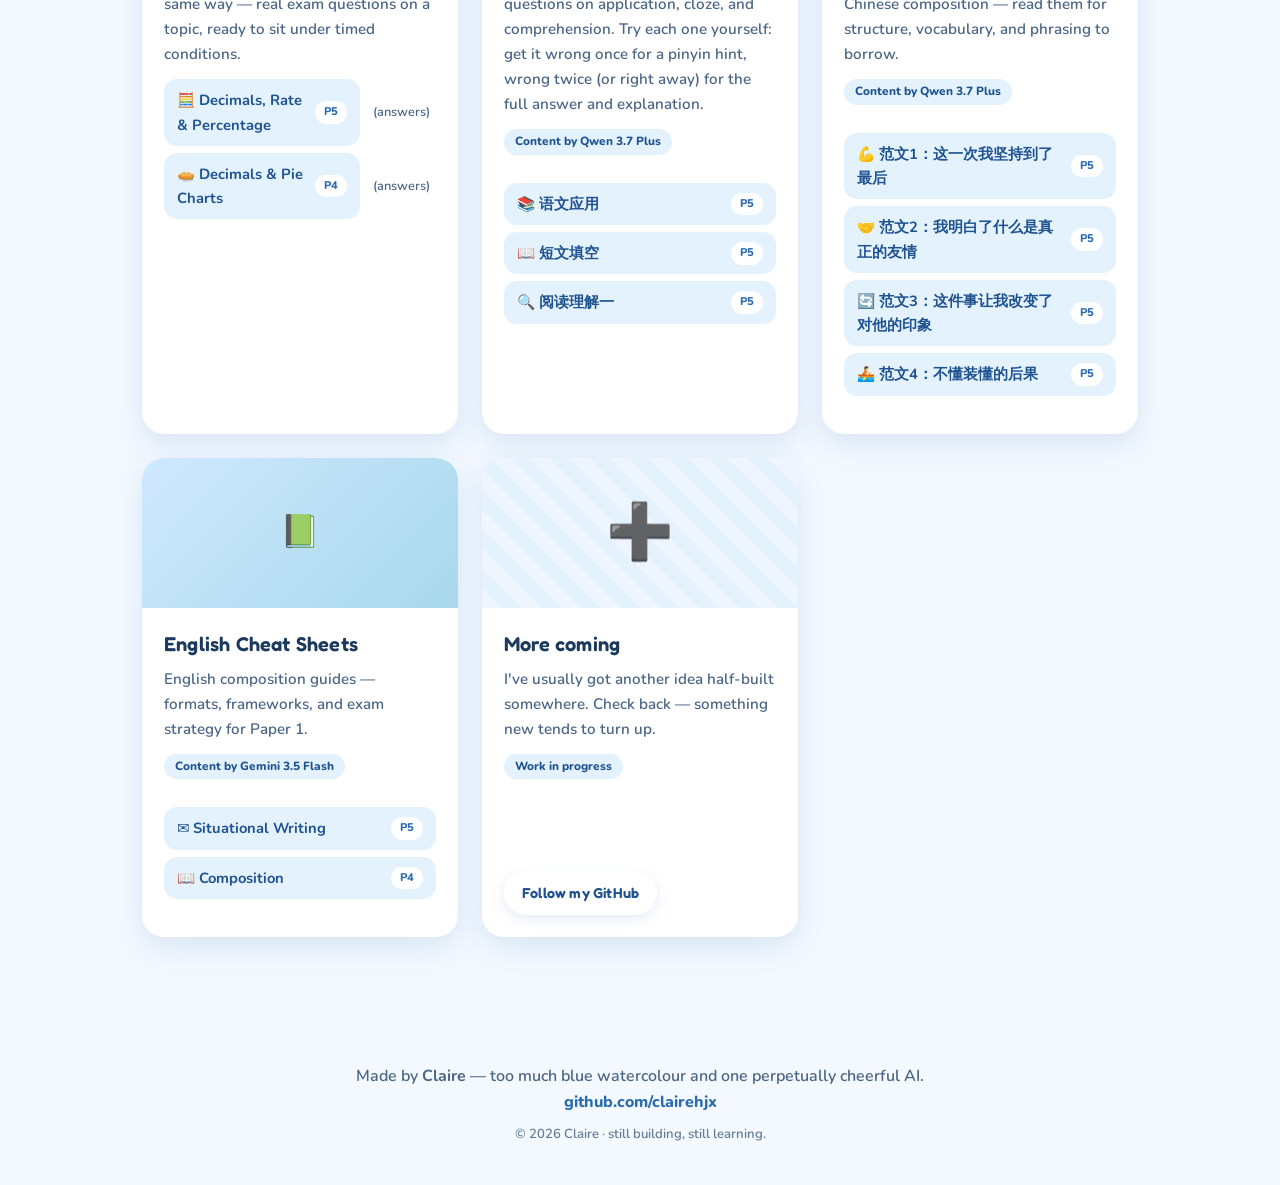
==== commit 9ce2eb02: "Add Studio Claire AI animation page and homepage card Co-Authored-By: Claude Opus 5.5 <noreply@anthr" ====
--- a/index.html
+++ b/index.html
@@ -147,6 +147,17 @@
         </div>
         <div class="apps-grid">
 
+          <!-- App: Studio Claire (AI animation) -->
+          <article class="app-card reveal">
+            <div class="app-thumb" style="background:url('img/animation/studio-claire-poster.jpg') center/cover;"></div>
+            <div class="app-body">
+              <h3>Studio Claire: my first cartoon</h3>
+              <p>A 30-second cartoon from <strong>my own drawing</strong>: a ghost cat, a lemonade stall, a swing cat who swings too high, and a winged cat to the rescue. I drew it in Procreate and wrote the story. Fable planned the shots, Wan 3 animated them, and Lyria did the lofi soundtrack I asked for.</p>
+              <div class="chips"><span class="chip">Procreate</span><span class="chip">Fable 5.2</span><span class="chip">Wan 3</span><span class="chip">Lyria</span></div>
+              <div class="app-actions"><a class="btn btn-primary" href="animation.html">Watch it →</a></div>
+            </div>
+          </article>
+
           <!-- App: Shophouse Row -->
           <article class="app-card reveal">
             <div class="app-thumb shop">🏪</div>
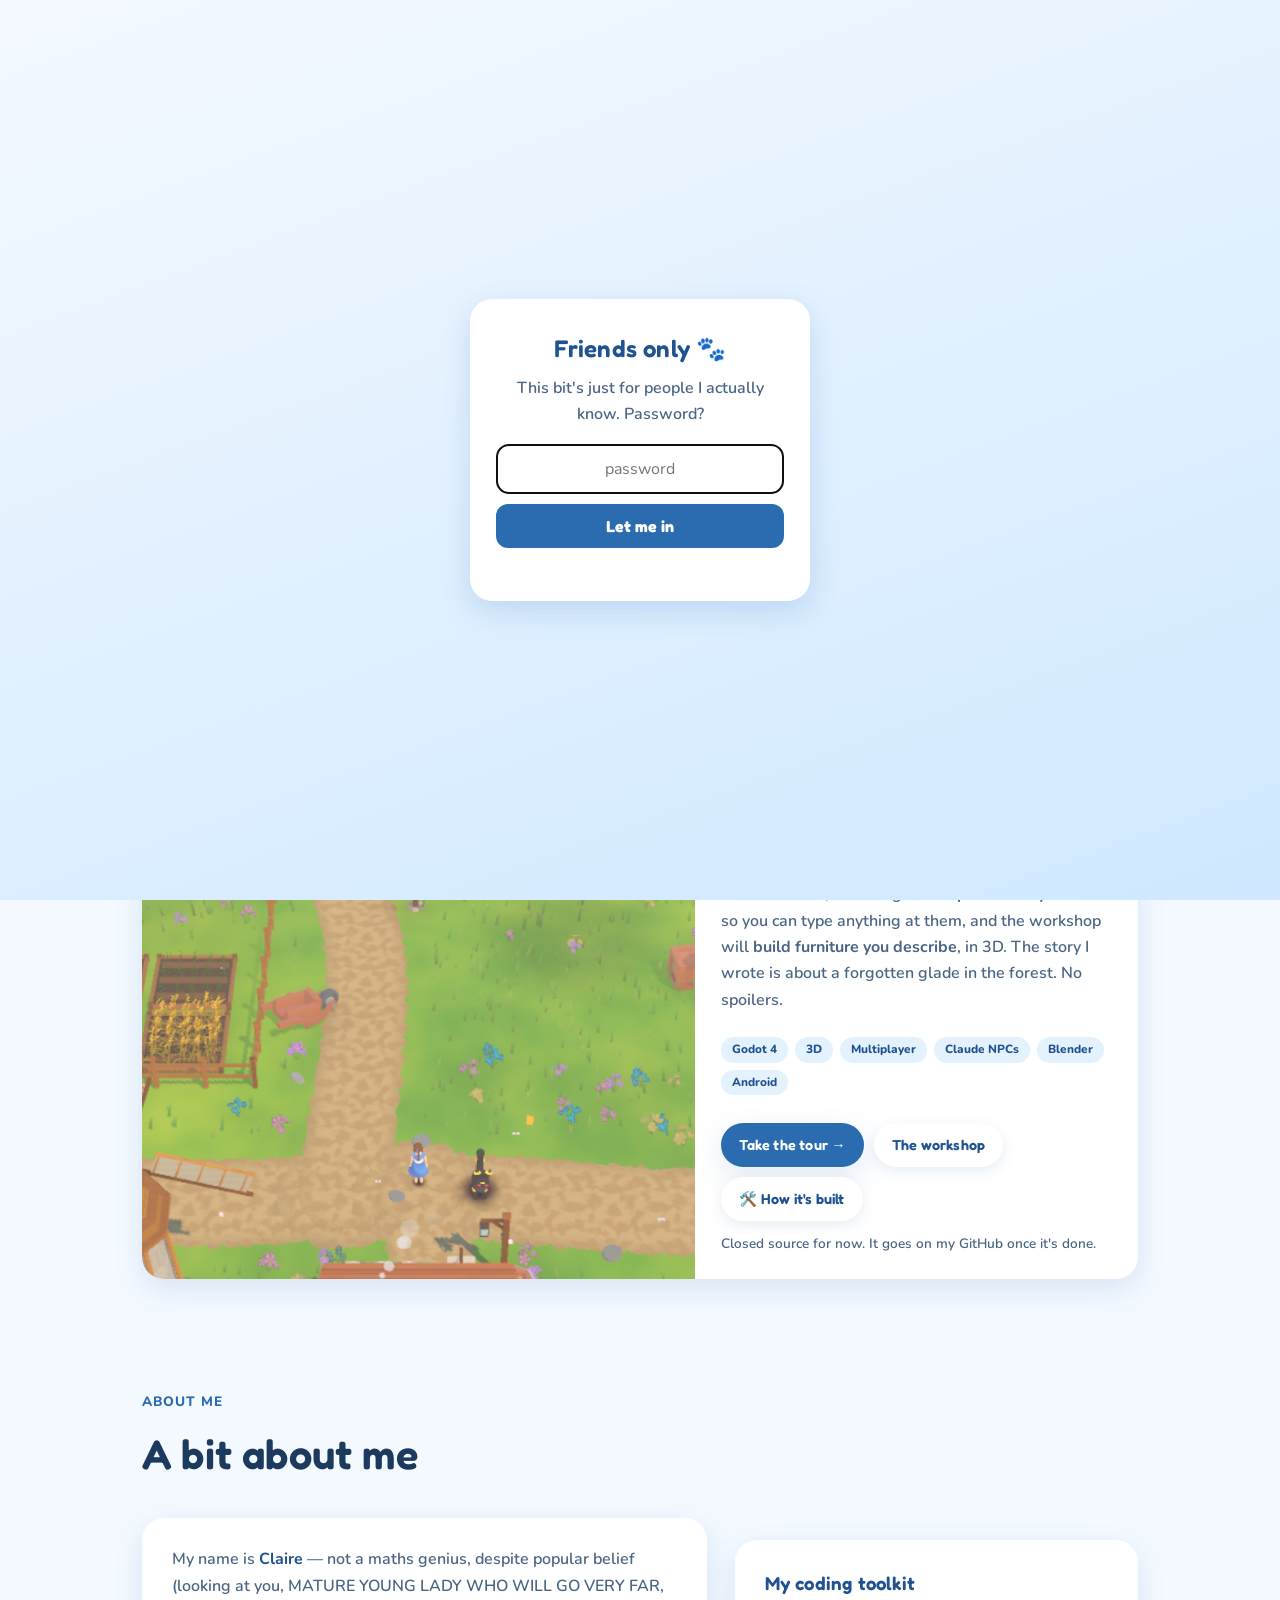
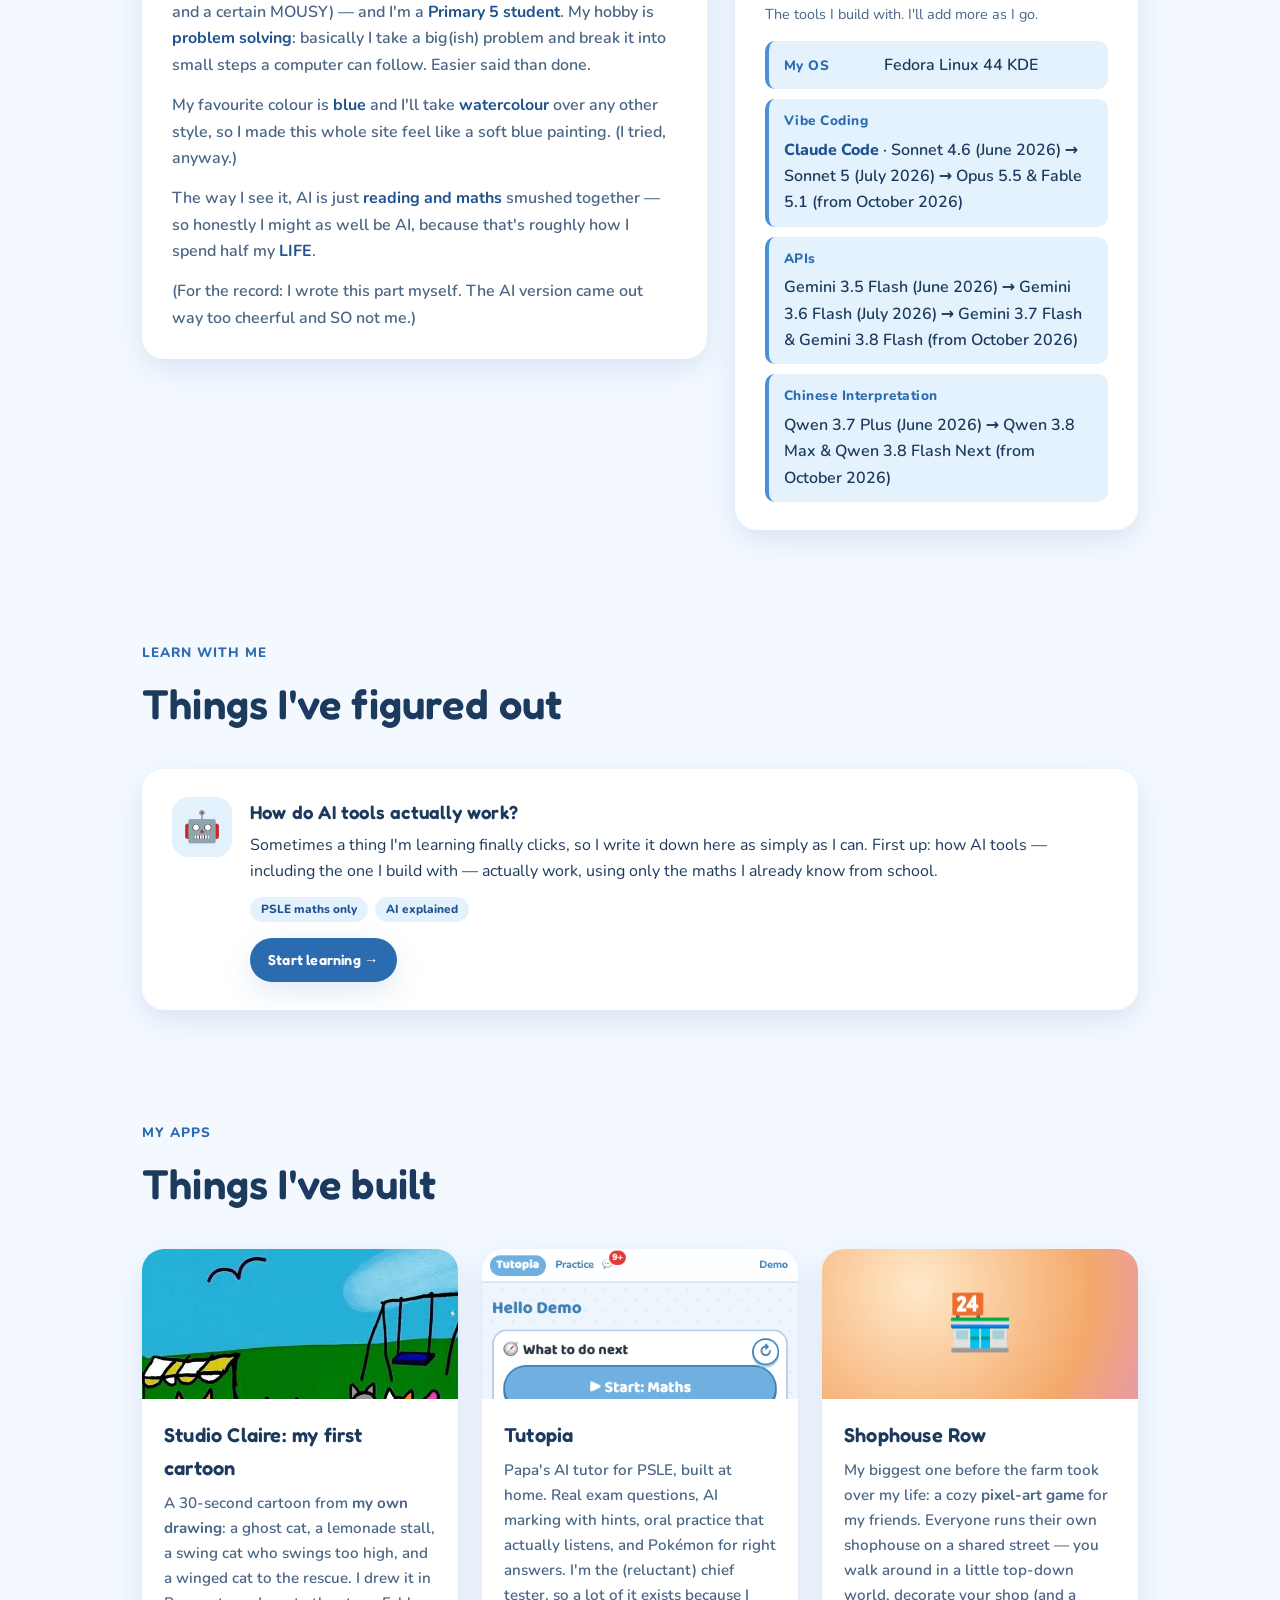
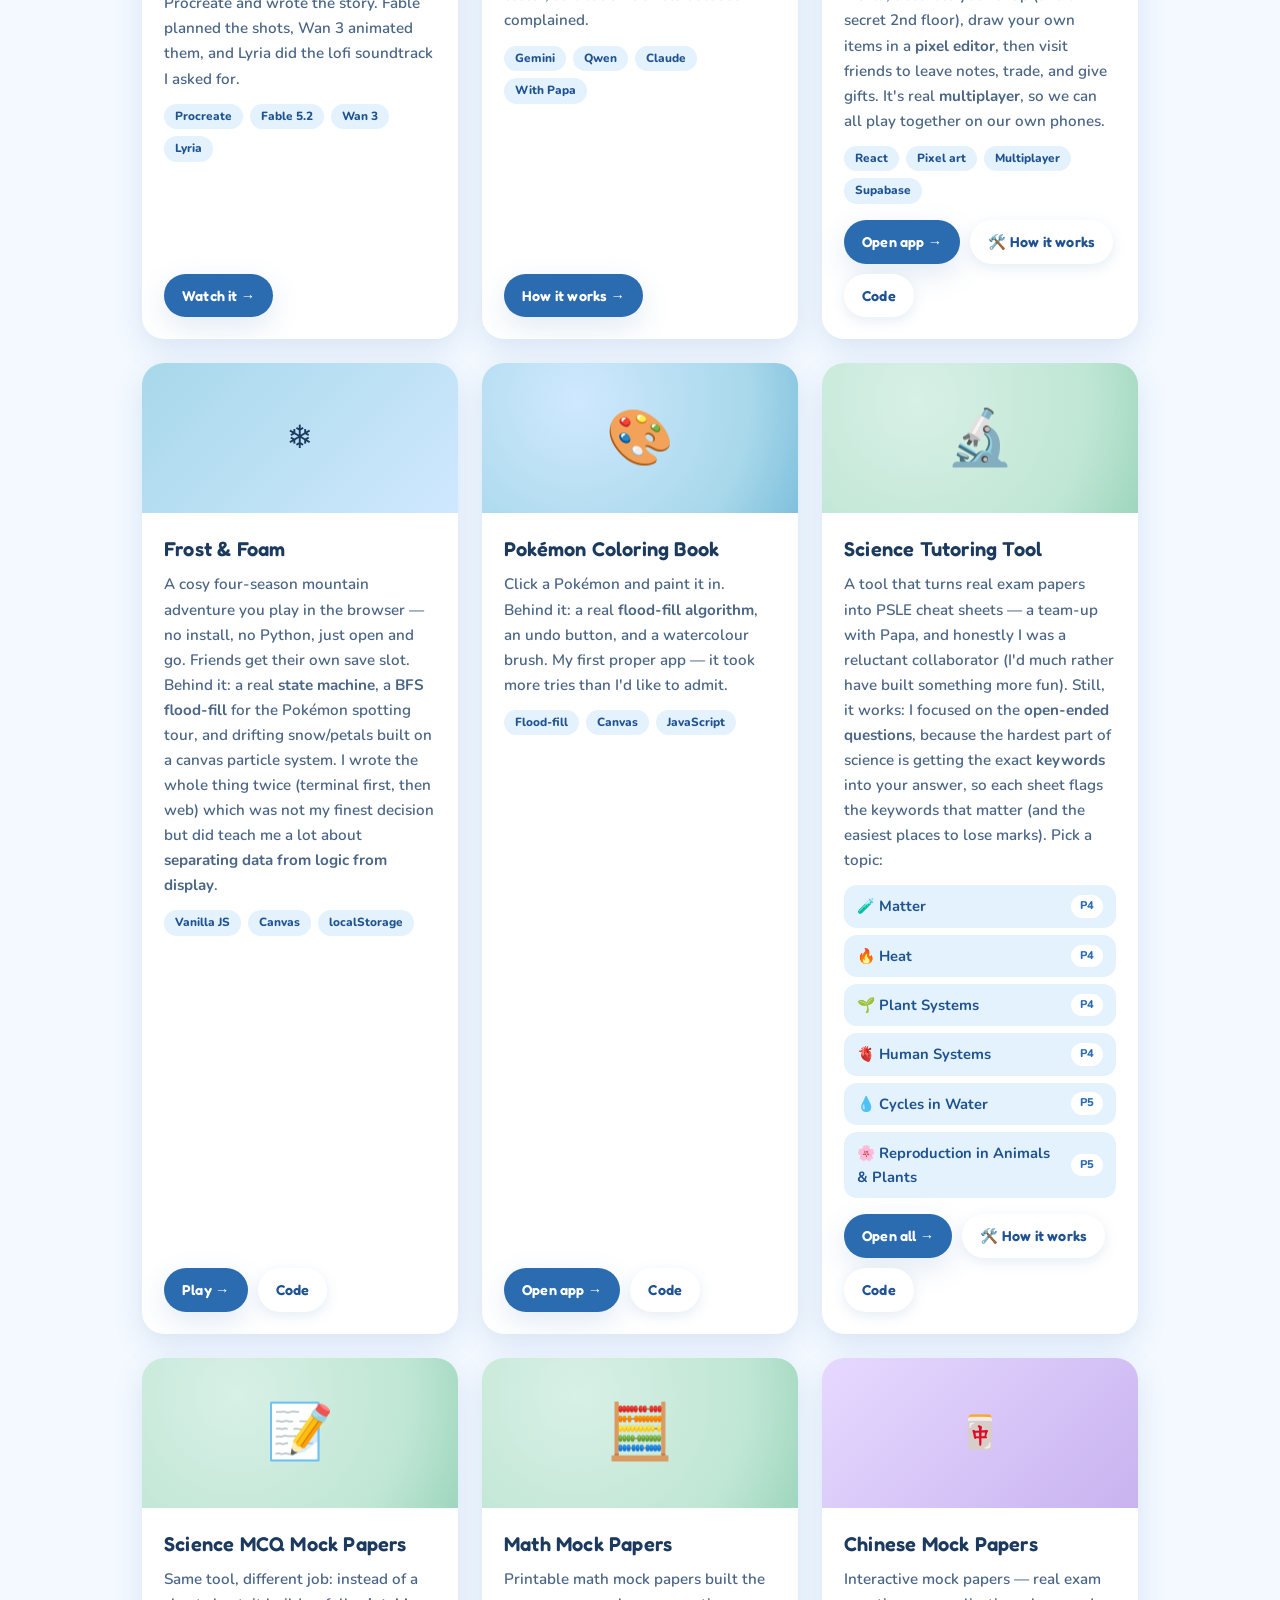
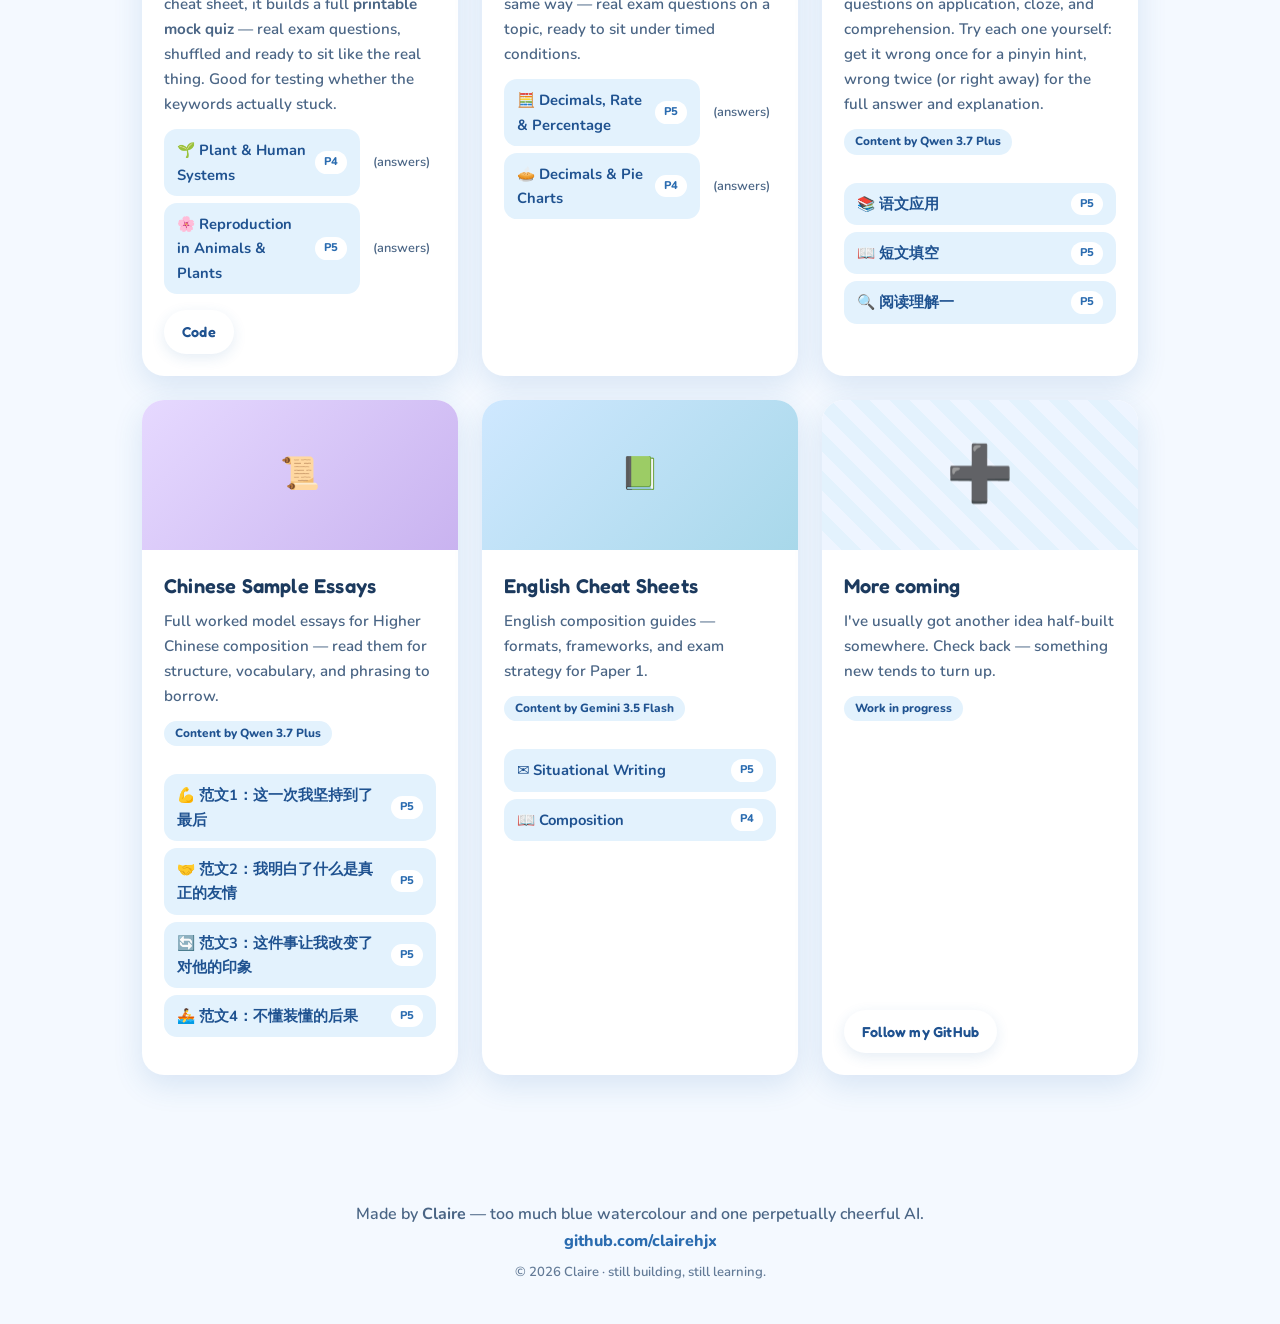
==== commit 0288c95b: "Add Tutopia page and homepage card Co-Authored-By: Claude Opus 5.5 <noreply@anthropic.com> Claude-Se" ====
--- a/index.html
+++ b/index.html
@@ -158,6 +158,17 @@
             </div>
           </article>
 
+          <!-- App: Tutopia (with Papa) -->
+          <article class="app-card reveal">
+            <div class="app-thumb" style="background:url('img/tutopia/tutopia-home.png') top/cover;"></div>
+            <div class="app-body">
+              <h3>Tutopia</h3>
+              <p>Papa's AI tutor for PSLE, built at home. Real exam questions, AI marking with hints, oral practice that actually listens, and Pokémon for right answers. I'm the (reluctant) chief tester, so a lot of it exists because I complained.</p>
+              <div class="chips"><span class="chip">Gemini</span><span class="chip">Qwen</span><span class="chip">Claude</span><span class="chip">With Papa</span></div>
+              <div class="app-actions"><a class="btn btn-primary" href="tutopia.html">How it works →</a></div>
+            </div>
+          </article>
+
           <!-- App: Shophouse Row -->
           <article class="app-card reveal">
             <div class="app-thumb shop">🏪</div>
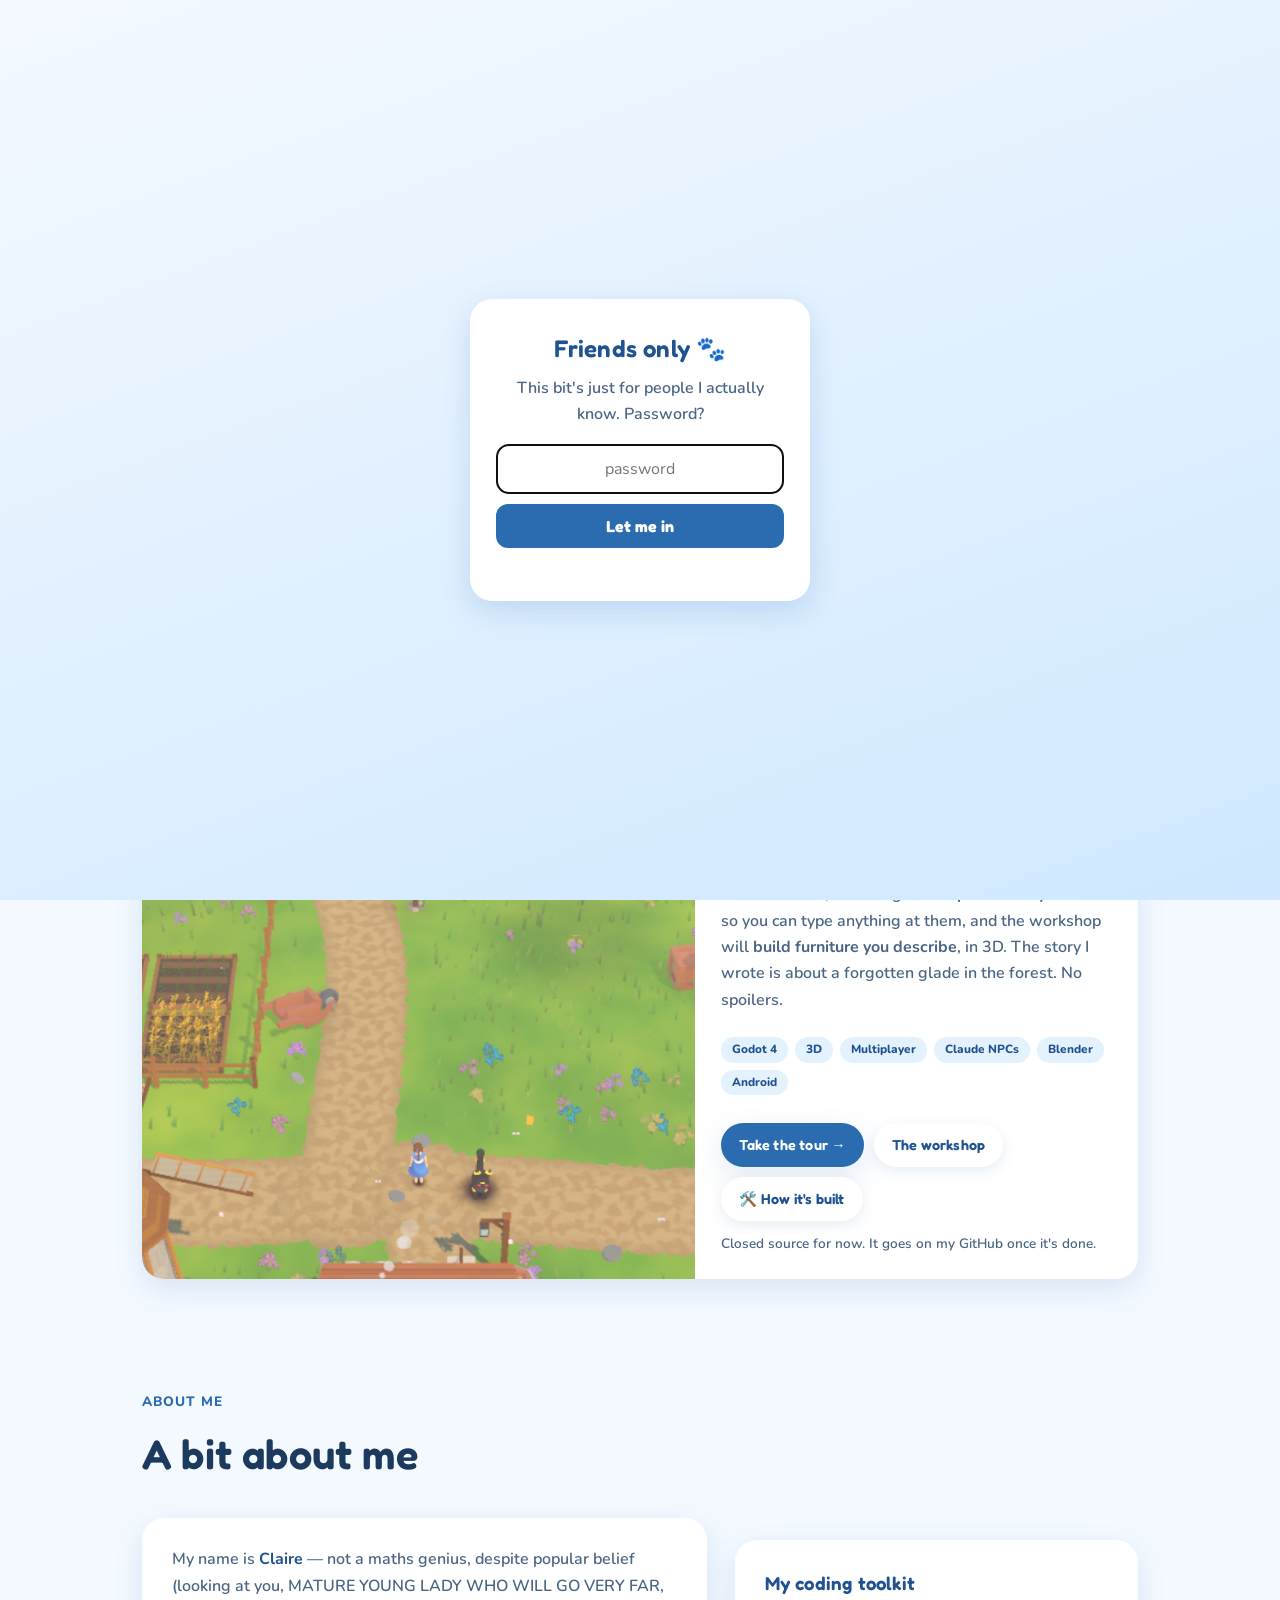
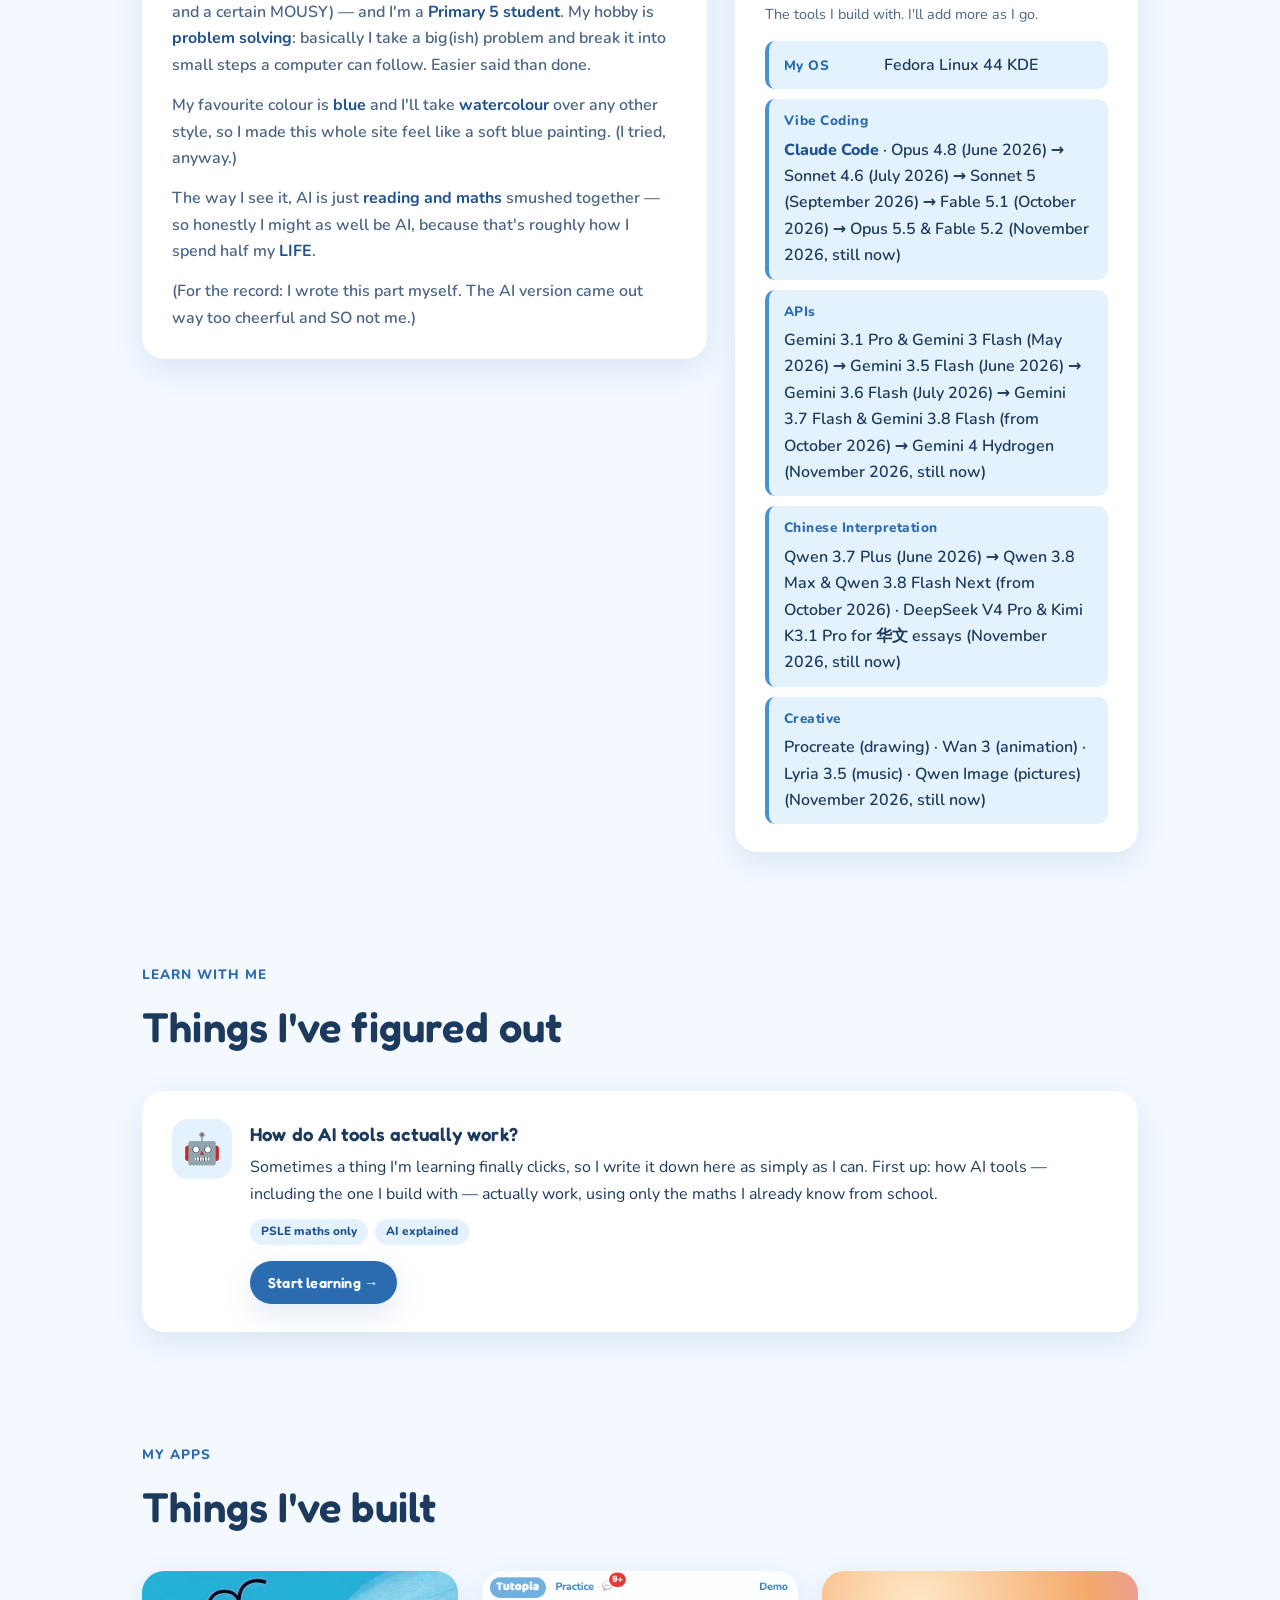
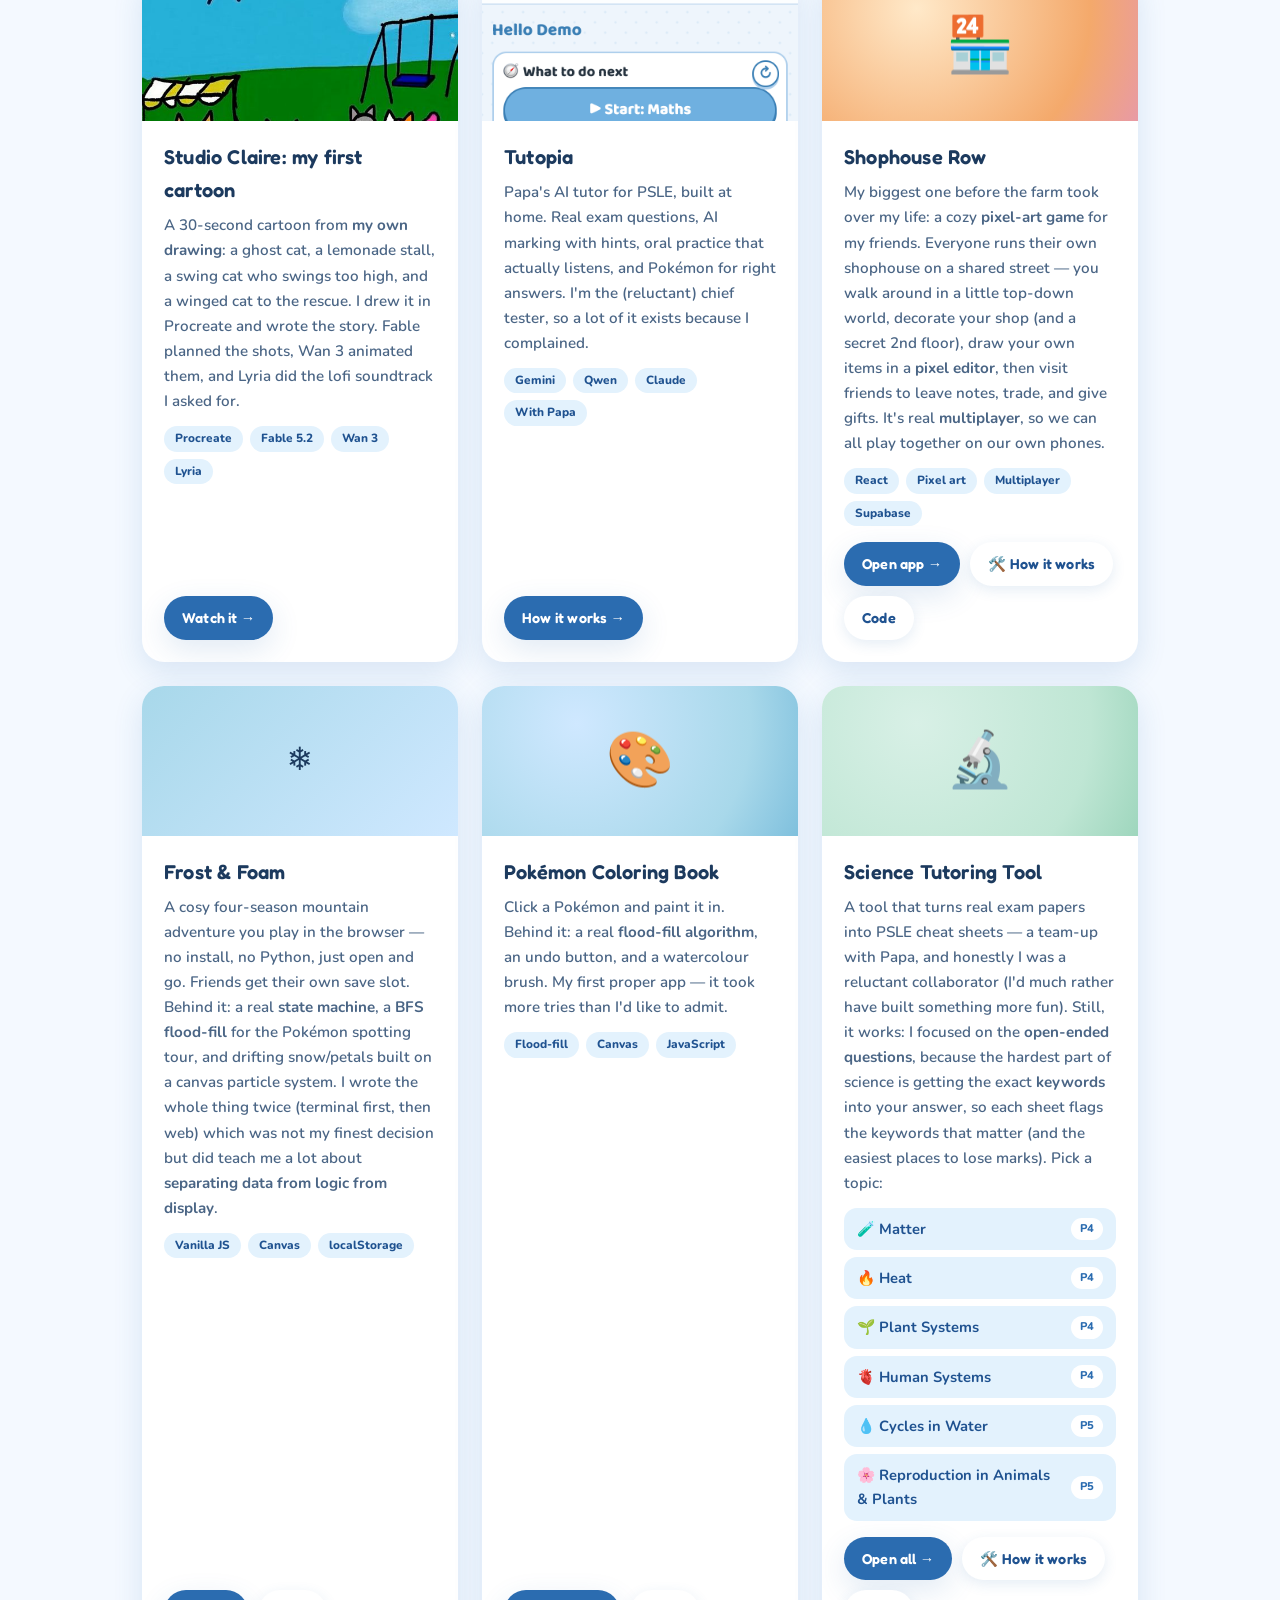
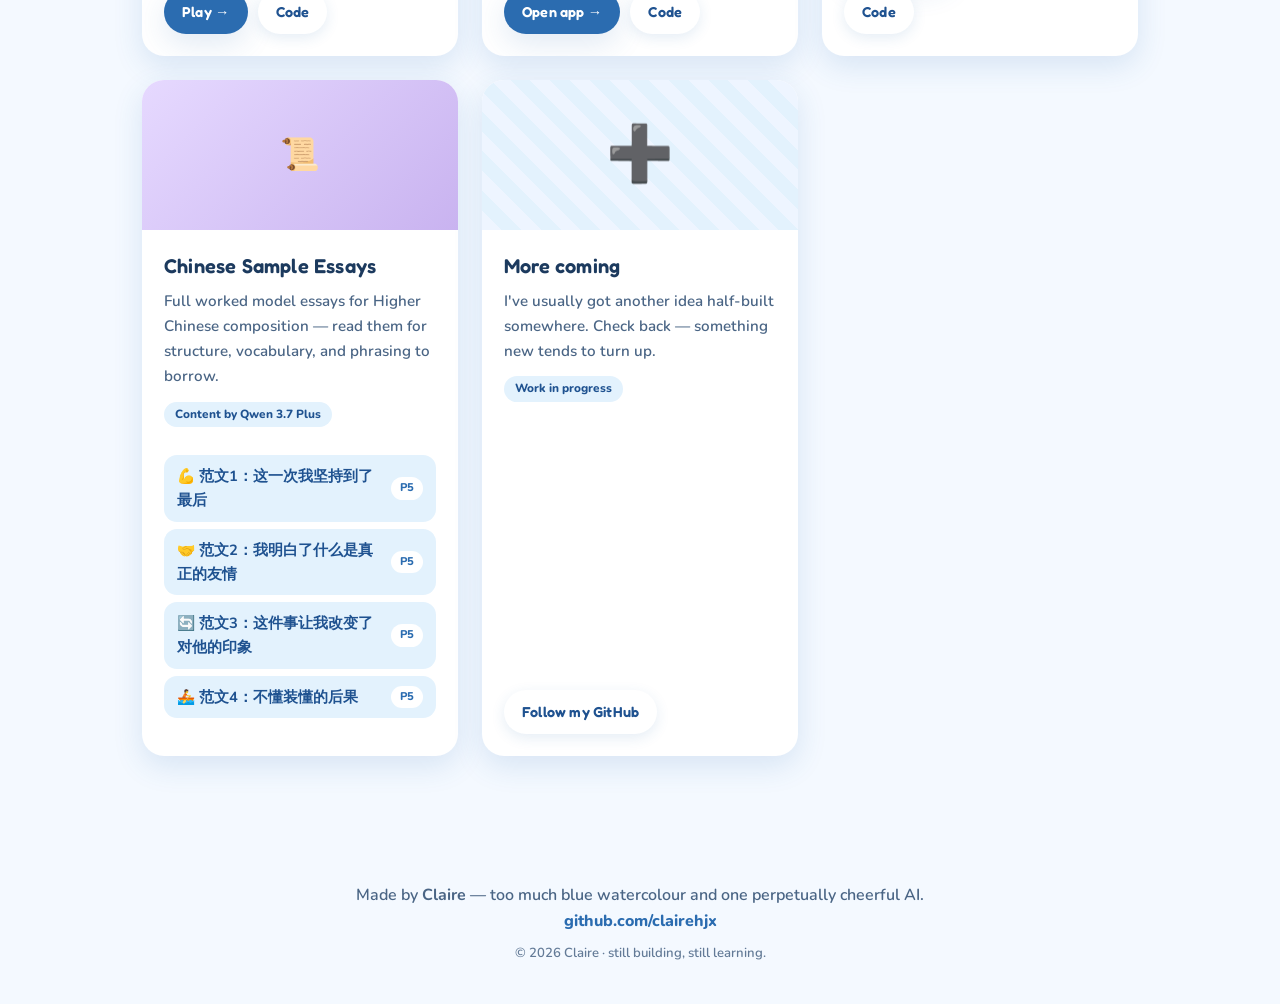
==== commit 52bfa7a5: "Update toolkit model history; remove mock paper and English cheat sheet cards Co-Authored-By: Claude" ====
--- a/index.html
+++ b/index.html
@@ -103,15 +103,19 @@
               </li>
               <li>
                 <span class="tk-date">Vibe Coding</span>
-                <span class="tk-tools"><strong>Claude Code</strong> · Sonnet 4.6 (June 2026) → Sonnet 5 (July 2026) → Opus 5.5 &amp; Fable 5.1 (from October 2026)</span>
+                <span class="tk-tools"><strong>Claude Code</strong> · Opus 4.8 (June 2026) → Sonnet 4.6 (July 2026) → Sonnet 5 (September 2026) → Fable 5.1 (October 2026) → Opus 5.5 &amp; Fable 5.2 (November 2026, still now)</span>
               </li>
               <li>
                 <span class="tk-date">APIs</span>
-                <span class="tk-tools">Gemini 3.5 Flash (June 2026) → Gemini 3.6 Flash (July 2026) → Gemini 3.7 Flash &amp; Gemini 3.8 Flash (from October 2026)</span>
+                <span class="tk-tools">Gemini 3.1 Pro &amp; Gemini 3 Flash (May 2026) → Gemini 3.5 Flash (June 2026) → Gemini 3.6 Flash (July 2026) → Gemini 3.7 Flash &amp; Gemini 3.8 Flash (from October 2026) → Gemini 4 Hydrogen (November 2026, still now)</span>
               </li>
               <li>
                 <span class="tk-date">Chinese Interpretation</span>
-                <span class="tk-tools">Qwen 3.7 Plus (June 2026) → Qwen 3.8 Max &amp; Qwen 3.8 Flash Next (from October 2026)</span>
+                <span class="tk-tools">Qwen 3.7 Plus (June 2026) → Qwen 3.8 Max &amp; Qwen 3.8 Flash Next (from October 2026) · DeepSeek V4 Pro &amp; Kimi K3.1 Pro for 华文 essays (November 2026, still now)</span>
+              </li>
+              <li>
+                <span class="tk-date">Creative</span>
+                <span class="tk-tools">Procreate (drawing) · Wan 3 (animation) · Lyria 3.5 (music) · Qwen Image (pictures) (November 2026, still now)</span>
               </li>
             </ul>
           </div>
@@ -251,50 +255,6 @@
             </div>
           </article>
 
-          <!-- App 2b: Science MCQ Mock Papers -->
-          <article class="app-card reveal">
-            <div class="app-thumb sci">📝</div>
-            <div class="app-body">
-              <h3>Science MCQ Mock Papers</h3>
-              <p>Same tool, different job: instead of a cheat sheet, it builds a full <strong>printable mock quiz</strong> — real exam questions, shuffled and ready to sit like the real thing. Good for testing whether the keywords actually stuck.</p>
-              <ul class="topic-links">
-                <li><a href="https://science-cheatsheets.vercel.app/quiz_plant_systems_human_systems_p4.html">🌱 Plant &amp; Human Systems <span class="lvl">P4</span></a> <a href="https://science-cheatsheets.vercel.app/quiz_plant_systems_human_systems_p4_answers.html" class="answer-link">(answers)</a></li>
-                <li><a href="https://science-cheatsheets.vercel.app/quiz_reproduction_in_animals_and_plants.html">🌸 Reproduction in Animals &amp; Plants <span class="lvl">P5</span></a> <a href="https://science-cheatsheets.vercel.app/quiz_reproduction_in_animals_and_plants_answers.html" class="answer-link">(answers)</a></li>
-              </ul>
-              <div class="app-actions">
-                <a class="btn btn-ghost" href="https://github.com/clairehjx/science-tool" target="_blank" rel="noopener">Code</a>
-              </div>
-            </div>
-          </article>
-
-          <!-- App 2c: Math Mock Papers -->
-          <article class="app-card reveal">
-            <div class="app-thumb sci">🧮</div>
-            <div class="app-body">
-              <h3>Math Mock Papers</h3>
-              <p>Printable math mock papers built the same way — real exam questions on a topic, ready to sit under timed conditions.</p>
-              <ul class="topic-links">
-                <li><a href="https://science-cheatsheets.vercel.app/exam_p5_decimals_rate_percentage_questions.html">🧮 Decimals, Rate &amp; Percentage <span class="lvl">P5</span></a> <a href="https://science-cheatsheets.vercel.app/exam_p5_decimals_rate_percentage_answers.html" class="answer-link">(answers)</a></li>
-                <li><a href="https://science-cheatsheets.vercel.app/exam_p4_decimals_four_operations_pie_charts_questions.html">🥧 Decimals &amp; Pie Charts <span class="lvl">P4</span></a> <a href="https://science-cheatsheets.vercel.app/exam_p4_decimals_four_operations_pie_charts_answers.html" class="answer-link">(answers)</a></li>
-              </ul>
-            </div>
-          </article>
-
-          <!-- App 2d: Chinese Mock Papers -->
-          <article class="app-card reveal">
-            <div class="app-thumb" style="background:linear-gradient(135deg,#e6d9ff,#c9b3f0);font-size:2rem;">🀄</div>
-            <div class="app-body">
-              <h3>Chinese Mock Papers</h3>
-              <p>Interactive mock papers — real exam questions on application, cloze, and comprehension. Try each one yourself: get it wrong once for a pinyin hint, wrong twice (or right away) for the full answer and explanation.</p>
-              <div class="chips"><span class="chip">Content by Qwen 3.7 Plus</span></div>
-              <ul class="topic-links">
-                <li><a href="https://science-cheatsheets.vercel.app/cheatsheet_chinese_p5_cl_application.html">📚 语文应用 <span class="lvl">P5</span></a></li>
-                <li><a href="https://science-cheatsheets.vercel.app/cheatsheet_chinese_p5_cl_cloze.html">📖 短文填空 <span class="lvl">P5</span></a></li>
-                <li><a href="https://science-cheatsheets.vercel.app/cheatsheet_chinese_p5_cl_comprehension1.html">🔍 阅读理解一 <span class="lvl">P5</span></a></li>
-              </ul>
-            </div>
-          </article>
-
           <!-- App 2e: Chinese Sample Essays -->
           <article class="app-card reveal">
             <div class="app-thumb" style="background:linear-gradient(135deg,#e6d9ff,#c9b3f0);font-size:2rem;">📜</div>
@@ -311,20 +271,6 @@
             </div>
           </article>
 
-          <!-- App 2f: English Cheat Sheets -->
-          <article class="app-card reveal">
-            <div class="app-thumb" style="background:linear-gradient(135deg,#cfe8ff,#a8d8ea);font-size:2rem;">📗</div>
-            <div class="app-body">
-              <h3>English Cheat Sheets</h3>
-              <p>English composition guides — formats, frameworks, and exam strategy for Paper 1.</p>
-              <div class="chips"><span class="chip">Content by Gemini 3.5 Flash</span></div>
-              <ul class="topic-links">
-                <li><a href="https://science-cheatsheets.vercel.app/cheatsheet_english_p5_situational_writing.html">✉️ Situational Writing <span class="lvl">P5</span></a></li>
-                <li><a href="https://science-cheatsheets.vercel.app/cheatsheet_english_p4_composition.html">📖 Composition <span class="lvl">P4</span></a></li>
-              </ul>
-            </div>
-          </article>
-
           <!-- App 5: placeholder for the future -->
           <article class="app-card reveal">
             <div class="app-thumb soon">➕</div>
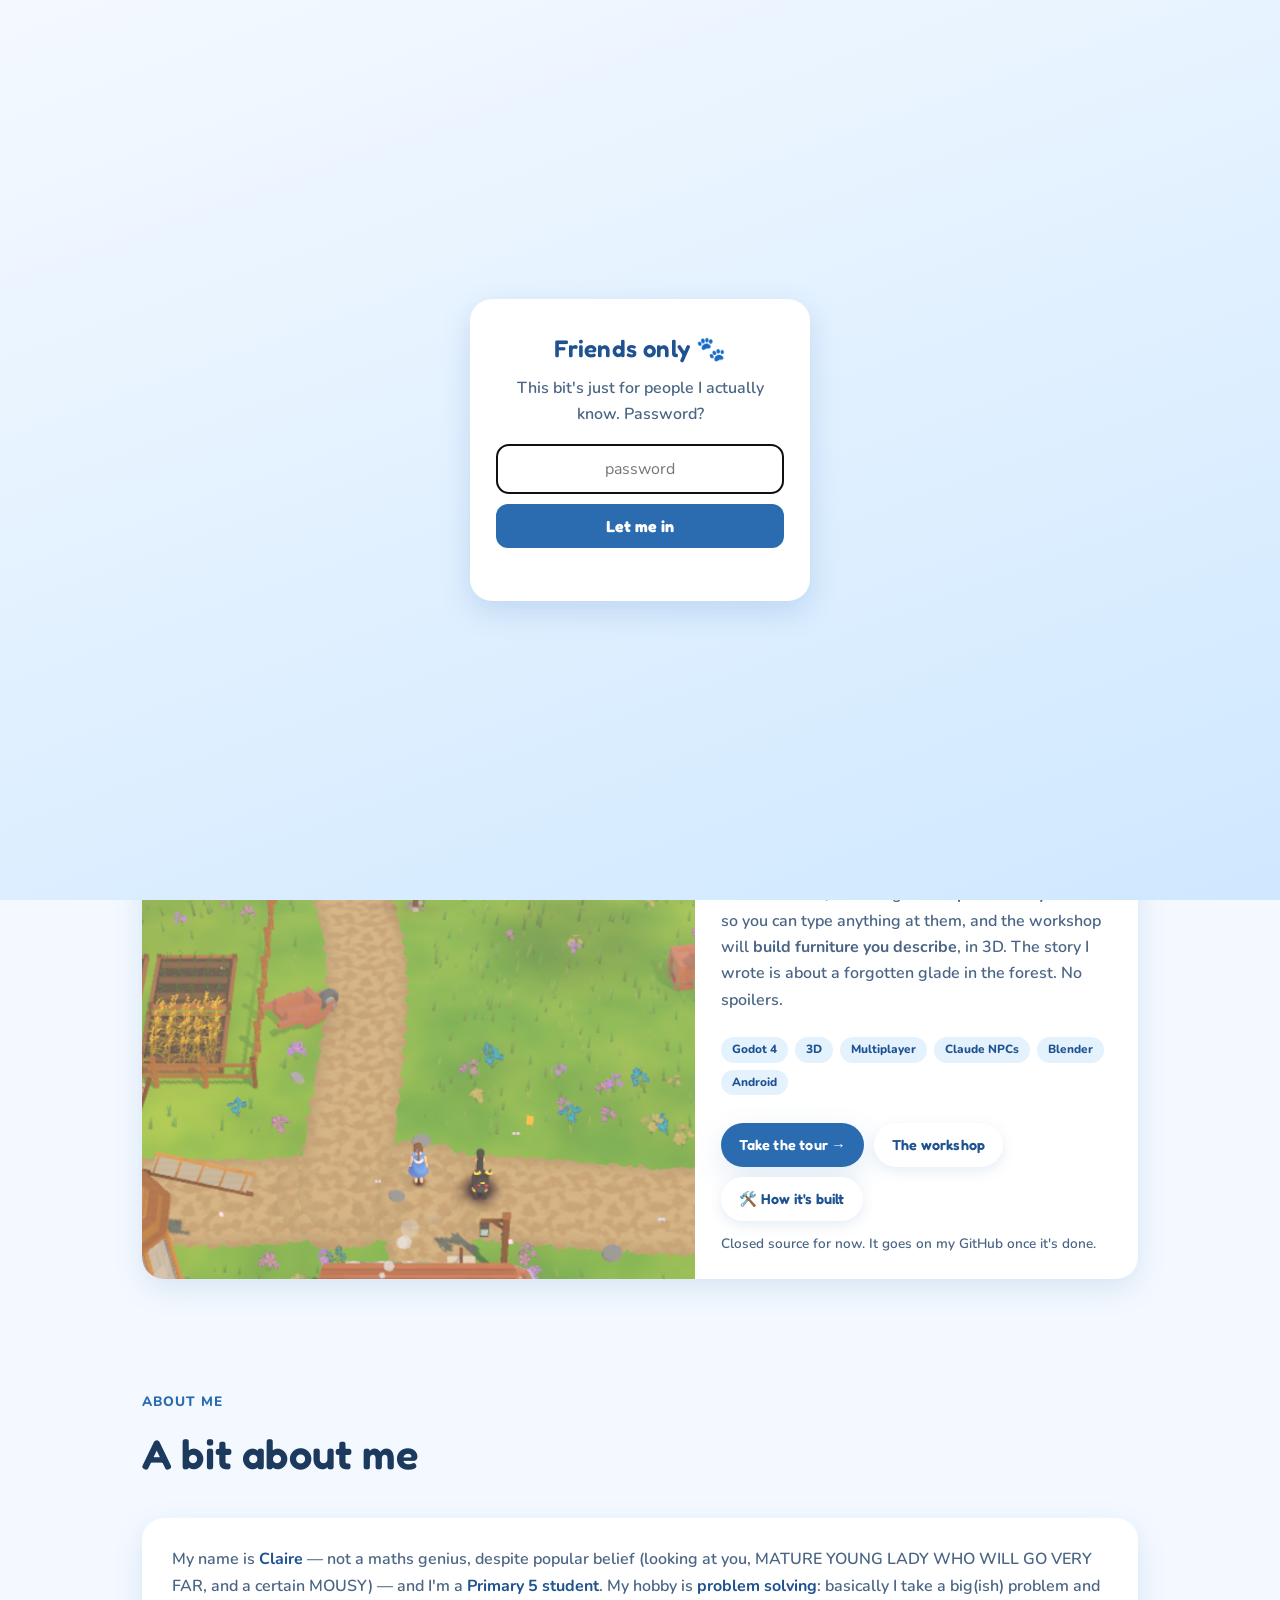
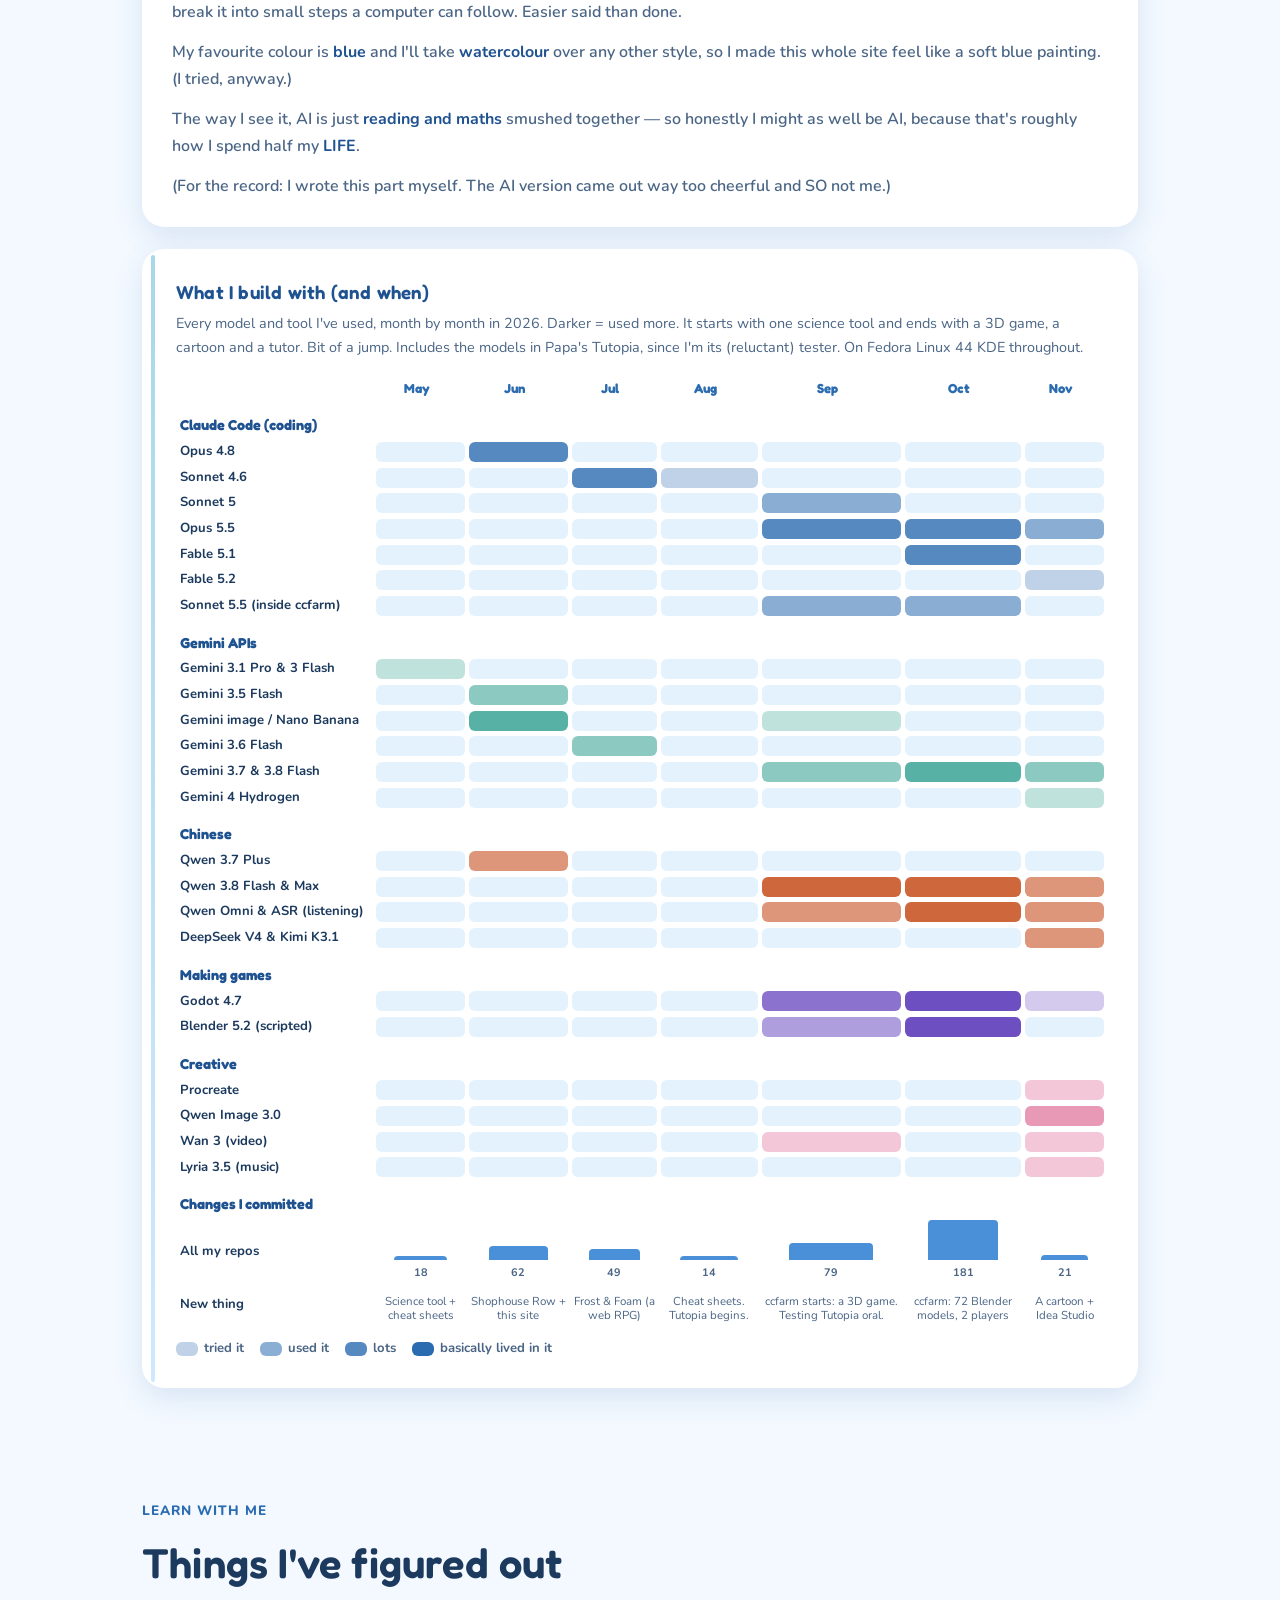
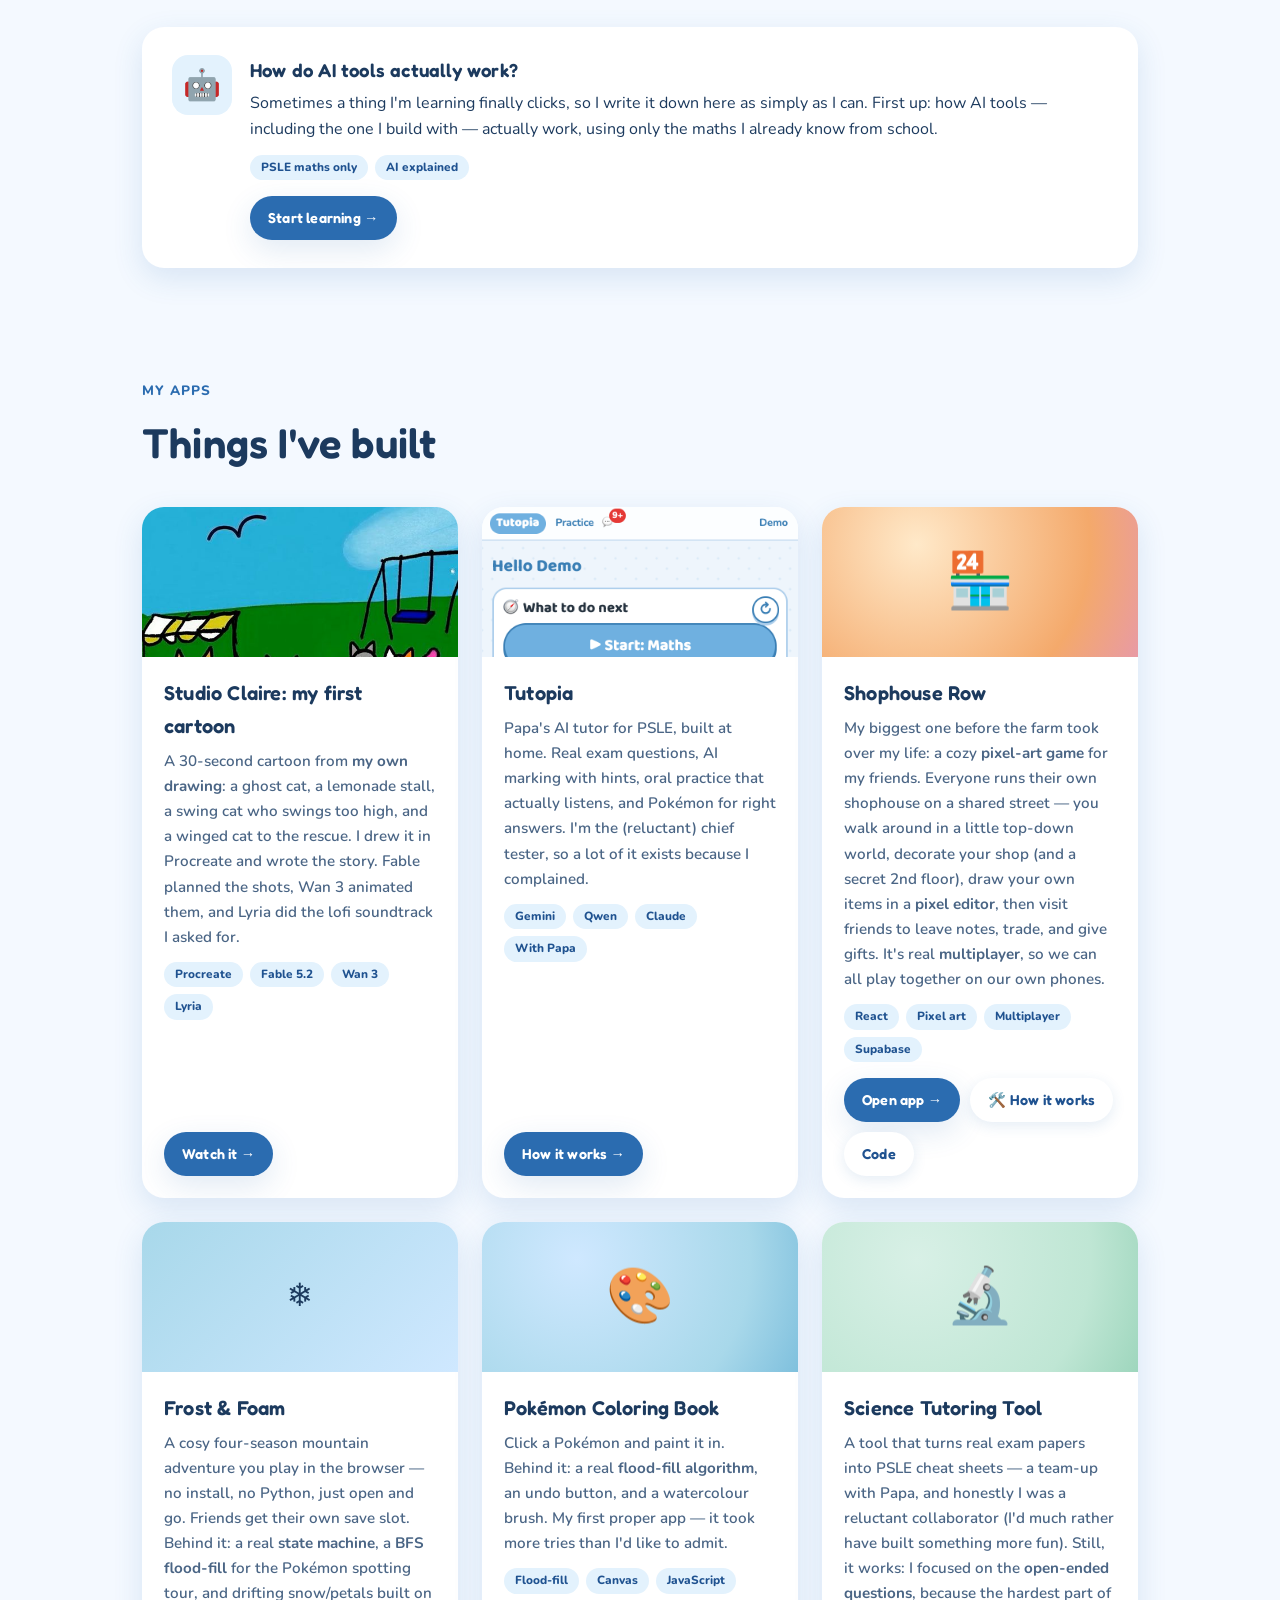
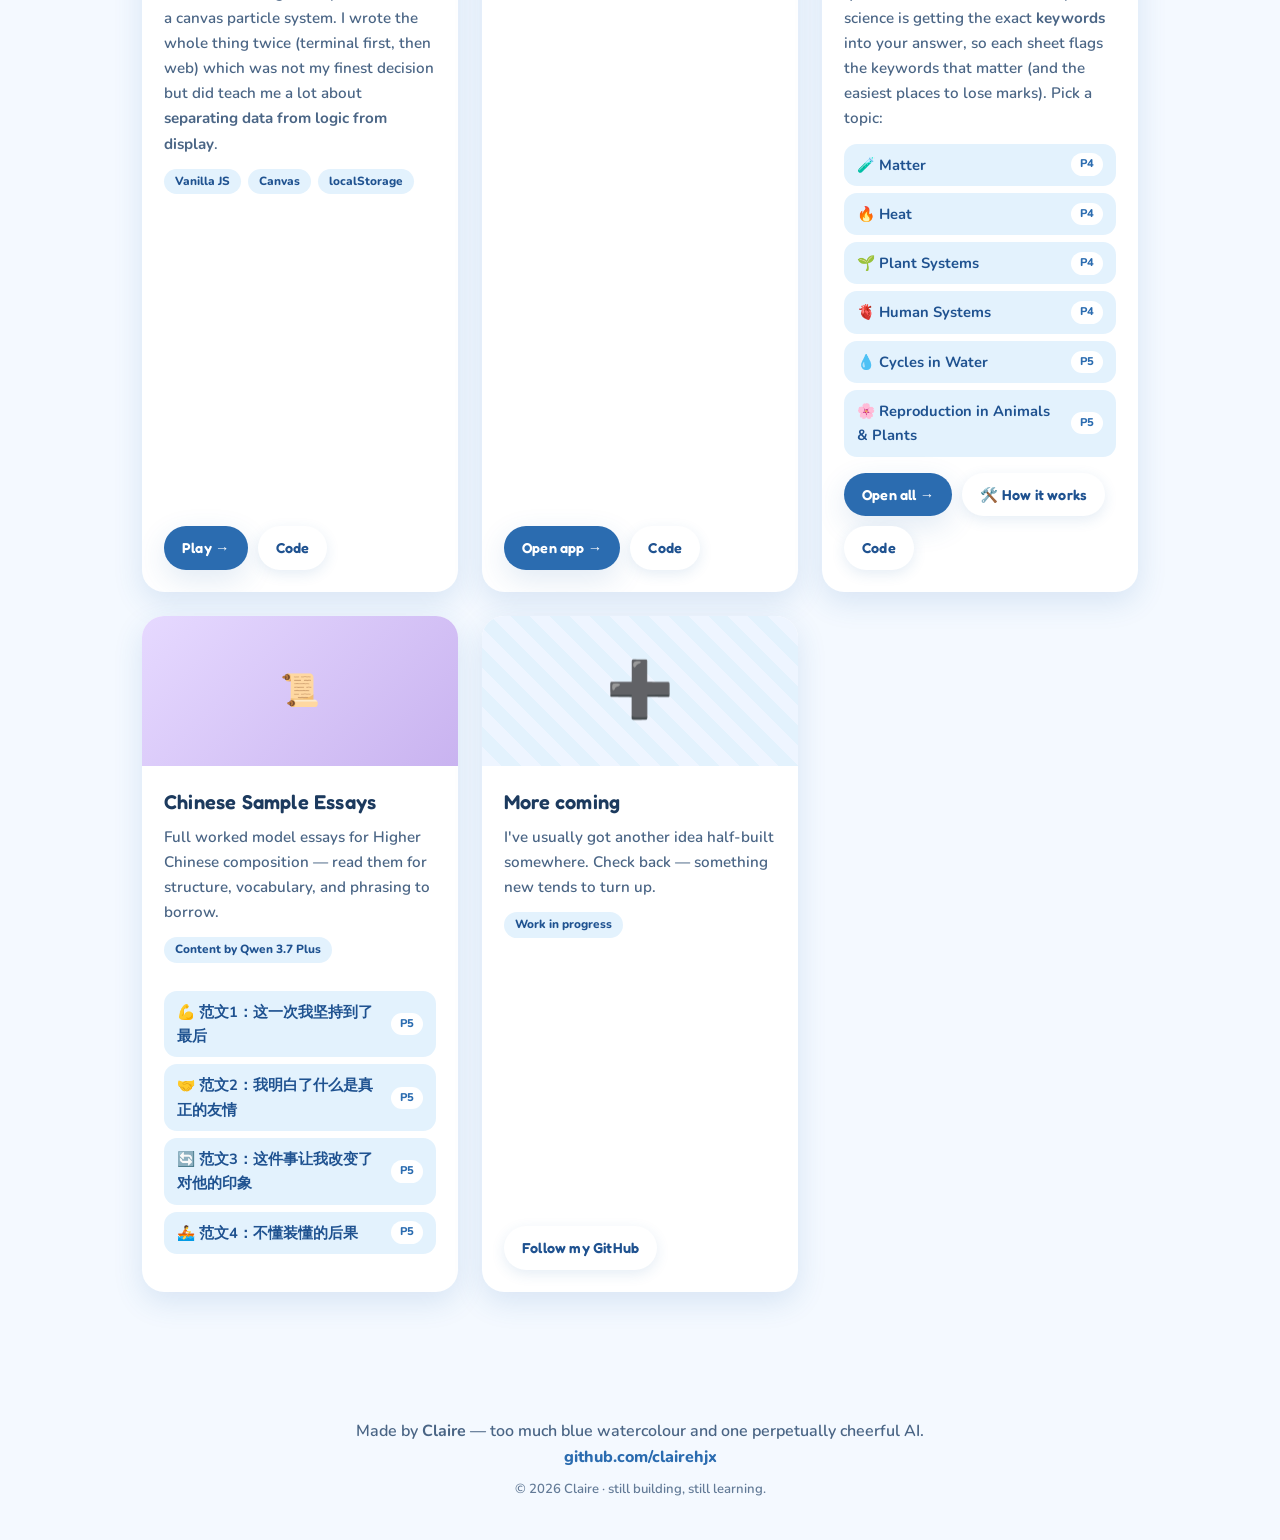
==== commit e048b3f2: "Replace toolkit panel with model/tool timeline heatmap Co-Authored-By: Claude Opus 5.5 <noreply@anth" ====
--- a/index.html
+++ b/index.html
@@ -86,40 +86,20 @@
           <span class="kicker">About me</span>
           <h2>A bit about me</h2>
         </div>
-        <div class="about-grid">
+        <div class="about-grid" style="grid-template-columns:1fr;">
           <div class="card about-text reveal">
             <p>My name is <strong>Claire</strong> — not a maths genius, despite popular belief (looking at you, MATURE YOUNG LADY WHO WILL GO VERY FAR, and a certain MOUSY) — and I'm a <strong>Primary 5 student</strong>. My hobby is <strong>problem solving</strong>: basically I take a big(ish) problem and break it into small steps a computer can follow. Easier said than done.</p>
             <p>My favourite colour is <strong>blue</strong> and I'll take <strong>watercolour</strong> over any other style, so I made this whole site feel like a soft blue painting. (I tried, anyway.)</p>
             <p>The way I see it, AI is just <strong>reading and maths</strong> smushed together — so honestly I might as well be AI, because that's roughly how I spend half my <strong>LIFE</strong>.</p>
             <p>(For the record: I wrote this part myself. The AI version came out way too cheerful and SO not me.)</p>
           </div>
-          <div class="card toolkit reveal">
-            <h3>My coding toolkit</h3>
-            <p class="toolkit-note">The tools I build with. I'll add more as I go.</p>
-            <ul class="toolkit-list">
-              <li>
-                <span class="tk-date">My OS</span>
-                <span class="tk-tools">Fedora Linux 44 KDE</span>
-              </li>
-              <li>
-                <span class="tk-date">Vibe Coding</span>
-                <span class="tk-tools"><strong>Claude Code</strong> · Opus 4.8 (June 2026) → Sonnet 4.6 (July 2026) → Sonnet 5 (September 2026) → Fable 5.1 (October 2026) → Opus 5.5 &amp; Fable 5.2 (November 2026, still now)</span>
-              </li>
-              <li>
-                <span class="tk-date">APIs</span>
-                <span class="tk-tools">Gemini 3.1 Pro &amp; Gemini 3 Flash (May 2026) → Gemini 3.5 Flash (June 2026) → Gemini 3.6 Flash (July 2026) → Gemini 3.7 Flash &amp; Gemini 3.8 Flash (from October 2026) → Gemini 4 Hydrogen (November 2026, still now)</span>
-              </li>
-              <li>
-                <span class="tk-date">Chinese Interpretation</span>
-                <span class="tk-tools">Qwen 3.7 Plus (June 2026) → Qwen 3.8 Max &amp; Qwen 3.8 Flash Next (from October 2026) · DeepSeek V4 Pro &amp; Kimi K3.1 Pro for 华文 essays (November 2026, still now)</span>
-              </li>
-              <li>
-                <span class="tk-date">Creative</span>
-                <span class="tk-tools">Procreate (drawing) · Wan 3 (animation) · Lyria 3.5 (music) · Qwen Image (pictures) (November 2026, still now)</span>
-              </li>
-            </ul>
-          </div>
-        </div>
+        </div>
+        <div class="card timeline reveal">
+            <h3>What I build with (and when)</h3>
+            <p class="toolkit-note">Every model and tool I've used, month by month in 2026. Darker = used more. It starts with one science tool and ends with a 3D game, a cartoon and a tutor. Bit of a jump. Includes the models in Papa's Tutopia, since I'm its (reluctant) tester. On Fedora Linux 44 KDE throughout.</p>
+            <div class="tl-scroll"><table class="tl"><thead><tr><th></th><th>May</th><th>Jun</th><th>Jul</th><th>Aug</th><th>Sep</th><th>Oct</th><th>Nov</th></tr></thead><tbody><tr class="tl-group"><th colspan="8">Claude Code (coding)</th></tr><tr><th>Opus 4.8</th><td><span class="tl-c c l0"></span></td><td><span class="tl-c c l3"></span></td><td><span class="tl-c c l0"></span></td><td><span class="tl-c c l0"></span></td><td><span class="tl-c c l0"></span></td><td><span class="tl-c c l0"></span></td><td><span class="tl-c c l0"></span></td></tr><tr><th>Sonnet 4.6</th><td><span class="tl-c c l0"></span></td><td><span class="tl-c c l0"></span></td><td><span class="tl-c c l3"></span></td><td><span class="tl-c c l1"></span></td><td><span class="tl-c c l0"></span></td><td><span class="tl-c c l0"></span></td><td><span class="tl-c c l0"></span></td></tr><tr><th>Sonnet 5</th><td><span class="tl-c c l0"></span></td><td><span class="tl-c c l0"></span></td><td><span class="tl-c c l0"></span></td><td><span class="tl-c c l0"></span></td><td><span class="tl-c c l2"></span></td><td><span class="tl-c c l0"></span></td><td><span class="tl-c c l0"></span></td></tr><tr><th>Opus 5.5</th><td><span class="tl-c c l0"></span></td><td><span class="tl-c c l0"></span></td><td><span class="tl-c c l0"></span></td><td><span class="tl-c c l0"></span></td><td><span class="tl-c c l3"></span></td><td><span class="tl-c c l3"></span></td><td><span class="tl-c c l2"></span></td></tr><tr><th>Fable 5.1</th><td><span class="tl-c c l0"></span></td><td><span class="tl-c c l0"></span></td><td><span class="tl-c c l0"></span></td><td><span class="tl-c c l0"></span></td><td><span class="tl-c c l0"></span></td><td><span class="tl-c c l3"></span></td><td><span class="tl-c c l0"></span></td></tr><tr><th>Fable 5.2</th><td><span class="tl-c c l0"></span></td><td><span class="tl-c c l0"></span></td><td><span class="tl-c c l0"></span></td><td><span class="tl-c c l0"></span></td><td><span class="tl-c c l0"></span></td><td><span class="tl-c c l0"></span></td><td><span class="tl-c c l1"></span></td></tr><tr><th>Sonnet 5.5 (inside ccfarm)</th><td><span class="tl-c c l0"></span></td><td><span class="tl-c c l0"></span></td><td><span class="tl-c c l0"></span></td><td><span class="tl-c c l0"></span></td><td><span class="tl-c c l2"></span></td><td><span class="tl-c c l2"></span></td><td><span class="tl-c c l0"></span></td></tr><tr class="tl-group"><th colspan="8">Gemini APIs</th></tr><tr><th>Gemini 3.1 Pro &amp; 3 Flash</th><td><span class="tl-c g l1"></span></td><td><span class="tl-c g l0"></span></td><td><span class="tl-c g l0"></span></td><td><span class="tl-c g l0"></span></td><td><span class="tl-c g l0"></span></td><td><span class="tl-c g l0"></span></td><td><span class="tl-c g l0"></span></td></tr><tr><th>Gemini 3.5 Flash</th><td><span class="tl-c g l0"></span></td><td><span class="tl-c g l2"></span></td><td><span class="tl-c g l0"></span></td><td><span class="tl-c g l0"></span></td><td><span class="tl-c g l0"></span></td><td><span class="tl-c g l0"></span></td><td><span class="tl-c g l0"></span></td></tr><tr><th>Gemini image / Nano Banana</th><td><span class="tl-c g l0"></span></td><td><span class="tl-c g l3"></span></td><td><span class="tl-c g l0"></span></td><td><span class="tl-c g l0"></span></td><td><span class="tl-c g l1"></span></td><td><span class="tl-c g l0"></span></td><td><span class="tl-c g l0"></span></td></tr><tr><th>Gemini 3.6 Flash</th><td><span class="tl-c g l0"></span></td><td><span class="tl-c g l0"></span></td><td><span class="tl-c g l2"></span></td><td><span class="tl-c g l0"></span></td><td><span class="tl-c g l0"></span></td><td><span class="tl-c g l0"></span></td><td><span class="tl-c g l0"></span></td></tr><tr><th>Gemini 3.7 &amp; 3.8 Flash</th><td><span class="tl-c g l0"></span></td><td><span class="tl-c g l0"></span></td><td><span class="tl-c g l0"></span></td><td><span class="tl-c g l0"></span></td><td><span class="tl-c g l2"></span></td><td><span class="tl-c g l3"></span></td><td><span class="tl-c g l2"></span></td></tr><tr><th>Gemini 4 Hydrogen</th><td><span class="tl-c g l0"></span></td><td><span class="tl-c g l0"></span></td><td><span class="tl-c g l0"></span></td><td><span class="tl-c g l0"></span></td><td><span class="tl-c g l0"></span></td><td><span class="tl-c g l0"></span></td><td><span class="tl-c g l1"></span></td></tr><tr class="tl-group"><th colspan="8">Chinese</th></tr><tr><th>Qwen 3.7 Plus</th><td><span class="tl-c q l0"></span></td><td><span class="tl-c q l2"></span></td><td><span class="tl-c q l0"></span></td><td><span class="tl-c q l0"></span></td><td><span class="tl-c q l0"></span></td><td><span class="tl-c q l0"></span></td><td><span class="tl-c q l0"></span></td></tr><tr><th>Qwen 3.8 Flash &amp; Max</th><td><span class="tl-c q l0"></span></td><td><span class="tl-c q l0"></span></td><td><span class="tl-c q l0"></span></td><td><span class="tl-c q l0"></span></td><td><span class="tl-c q l3"></span></td><td><span class="tl-c q l3"></span></td><td><span class="tl-c q l2"></span></td></tr><tr><th>Qwen Omni &amp; ASR (listening)</th><td><span class="tl-c q l0"></span></td><td><span class="tl-c q l0"></span></td><td><span class="tl-c q l0"></span></td><td><span class="tl-c q l0"></span></td><td><span class="tl-c q l2"></span></td><td><span class="tl-c q l3"></span></td><td><span class="tl-c q l2"></span></td></tr><tr><th>DeepSeek V4 &amp; Kimi K3.1</th><td><span class="tl-c q l0"></span></td><td><span class="tl-c q l0"></span></td><td><span class="tl-c q l0"></span></td><td><span class="tl-c q l0"></span></td><td><span class="tl-c q l0"></span></td><td><span class="tl-c q l0"></span></td><td><span class="tl-c q l2"></span></td></tr><tr class="tl-group"><th colspan="8">Making games</th></tr><tr><th>Godot 4.7</th><td><span class="tl-c d l0"></span></td><td><span class="tl-c d l0"></span></td><td><span class="tl-c d l0"></span></td><td><span class="tl-c d l0"></span></td><td><span class="tl-c d l3"></span></td><td><span class="tl-c d l4"></span></td><td><span class="tl-c d l1"></span></td></tr><tr><th>Blender 5.2 (scripted)</th><td><span class="tl-c d l0"></span></td><td><span class="tl-c d l0"></span></td><td><span class="tl-c d l0"></span></td><td><span class="tl-c d l0"></span></td><td><span class="tl-c d l2"></span></td><td><span class="tl-c d l4"></span></td><td><span class="tl-c d l0"></span></td></tr><tr class="tl-group"><th colspan="8">Creative</th></tr><tr><th>Procreate</th><td><span class="tl-c a l0"></span></td><td><span class="tl-c a l0"></span></td><td><span class="tl-c a l0"></span></td><td><span class="tl-c a l0"></span></td><td><span class="tl-c a l0"></span></td><td><span class="tl-c a l0"></span></td><td><span class="tl-c a l1"></span></td></tr><tr><th>Qwen Image 3.0</th><td><span class="tl-c a l0"></span></td><td><span class="tl-c a l0"></span></td><td><span class="tl-c a l0"></span></td><td><span class="tl-c a l0"></span></td><td><span class="tl-c a l0"></span></td><td><span class="tl-c a l0"></span></td><td><span class="tl-c a l2"></span></td></tr><tr><th>Wan 3 (video)</th><td><span class="tl-c a l0"></span></td><td><span class="tl-c a l0"></span></td><td><span class="tl-c a l0"></span></td><td><span class="tl-c a l0"></span></td><td><span class="tl-c a l1"></span></td><td><span class="tl-c a l0"></span></td><td><span class="tl-c a l1"></span></td></tr><tr><th>Lyria 3.5 (music)</th><td><span class="tl-c a l0"></span></td><td><span class="tl-c a l0"></span></td><td><span class="tl-c a l0"></span></td><td><span class="tl-c a l0"></span></td><td><span class="tl-c a l0"></span></td><td><span class="tl-c a l0"></span></td><td><span class="tl-c a l1"></span></td></tr><tr class="tl-group"><th colspan="8">Changes I committed</th></tr><tr><th>All my repos</th><td class="tl-bar"><span style="height:4px"></span><small>18</small></td><td class="tl-bar"><span style="height:14px"></span><small>62</small></td><td class="tl-bar"><span style="height:11px"></span><small>49</small></td><td class="tl-bar"><span style="height:4px"></span><small>14</small></td><td class="tl-bar"><span style="height:17px"></span><small>79</small></td><td class="tl-bar"><span style="height:40px"></span><small>181</small></td><td class="tl-bar"><span style="height:5px"></span><small>21</small></td></tr><tr class="tl-ms"><th>New thing</th><td>Science tool + cheat sheets</td><td>Shophouse Row + this site</td><td>Frost &amp; Foam (a web RPG)</td><td>Cheat sheets. Tutopia begins.</td><td>ccfarm starts: a 3D game. Testing Tutopia oral.</td><td>ccfarm: 72 Blender models, 2 players</td><td>A cartoon + Idea Studio</td></tr></tbody></table></div>
+            <div class="tl-legend"><span><i class="tl-c c l1"></i>tried it</span><span><i class="tl-c c l2"></i>used it</span><span><i class="tl-c c l3"></i>lots</span><span><i class="tl-c c l4"></i>basically lived in it</span></div>
+          </div>
       </div>
     </section>
 
--- a/styles.css
+++ b/styles.css
@@ -422,3 +422,25 @@
 .feature-body p { color: var(--ink-soft); font-weight: 600; }
 .feature-note { font-size: 0.85rem; }
 @media (max-width: 820px) { .feature { grid-template-columns: 1fr; } .feature-media { min-height: 0; } }
+
+/* Timeline heatmap (replaces the old toolkit list) */
+.timeline { margin-top: 22px; }
+.timeline h3 { color: var(--blue-deep); margin: 0 0 4px; }
+.tl-scroll { overflow-x: auto; -webkit-overflow-scrolling: touch; }
+.tl { border-collapse: separate; border-spacing: 4px; width: 100%; min-width: 620px; font-size: .82rem; }
+.tl th { text-align: left; font-weight: 700; color: var(--ink); white-space: nowrap; padding-right: 8px; }
+.tl thead th { color: var(--blue); font-family: Fredoka, sans-serif; text-align: center; }
+.tl-group th { padding-top: 10px; color: var(--blue-deep); font-family: Fredoka, sans-serif; font-size: .9rem; }
+.tl td { text-align: center; }
+.tl-c { display: inline-block; width: 100%; min-width: 34px; height: 20px; border-radius: 6px; background: var(--mist); vertical-align: middle; }
+.tl-legend .tl-c { width: 22px; min-width: 22px; height: 14px; margin-right: 6px; }
+.tl-c.l1 { opacity: .3 } .tl-c.l2 { opacity: .55 } .tl-c.l3 { opacity: .8 } .tl-c.l4 { opacity: 1 }
+.tl-c.c:not(.l0) { background: #2b6cb0 } .tl-c.g:not(.l0) { background: #2f9e8f }
+.tl-c.q:not(.l0) { background: #c2410c } .tl-c.d:not(.l0) { background: #6d4fc2 } .tl-c.a:not(.l0) { background: #d6457a }
+.tl-c.l0 { opacity: 1; background: var(--mist); }
+.tl-bar { vertical-align: bottom; height: 58px; }
+.tl-bar span { display: block; margin: 0 auto 2px; width: 60%; background: var(--blue-bright); border-radius: 4px 4px 0 0; }
+.tl-bar small { color: var(--ink-soft); font-weight: 700; }
+.tl-ms td { font-size: .72rem; color: var(--ink-soft); line-height: 1.25; vertical-align: top; padding-top: 6px; }
+.tl-legend { display: flex; flex-wrap: wrap; gap: 6px 16px; margin-top: 12px; font-size: .82rem; color: var(--ink-soft); font-weight: 700; }
+.tl-legend span { display: inline-flex; align-items: center; }
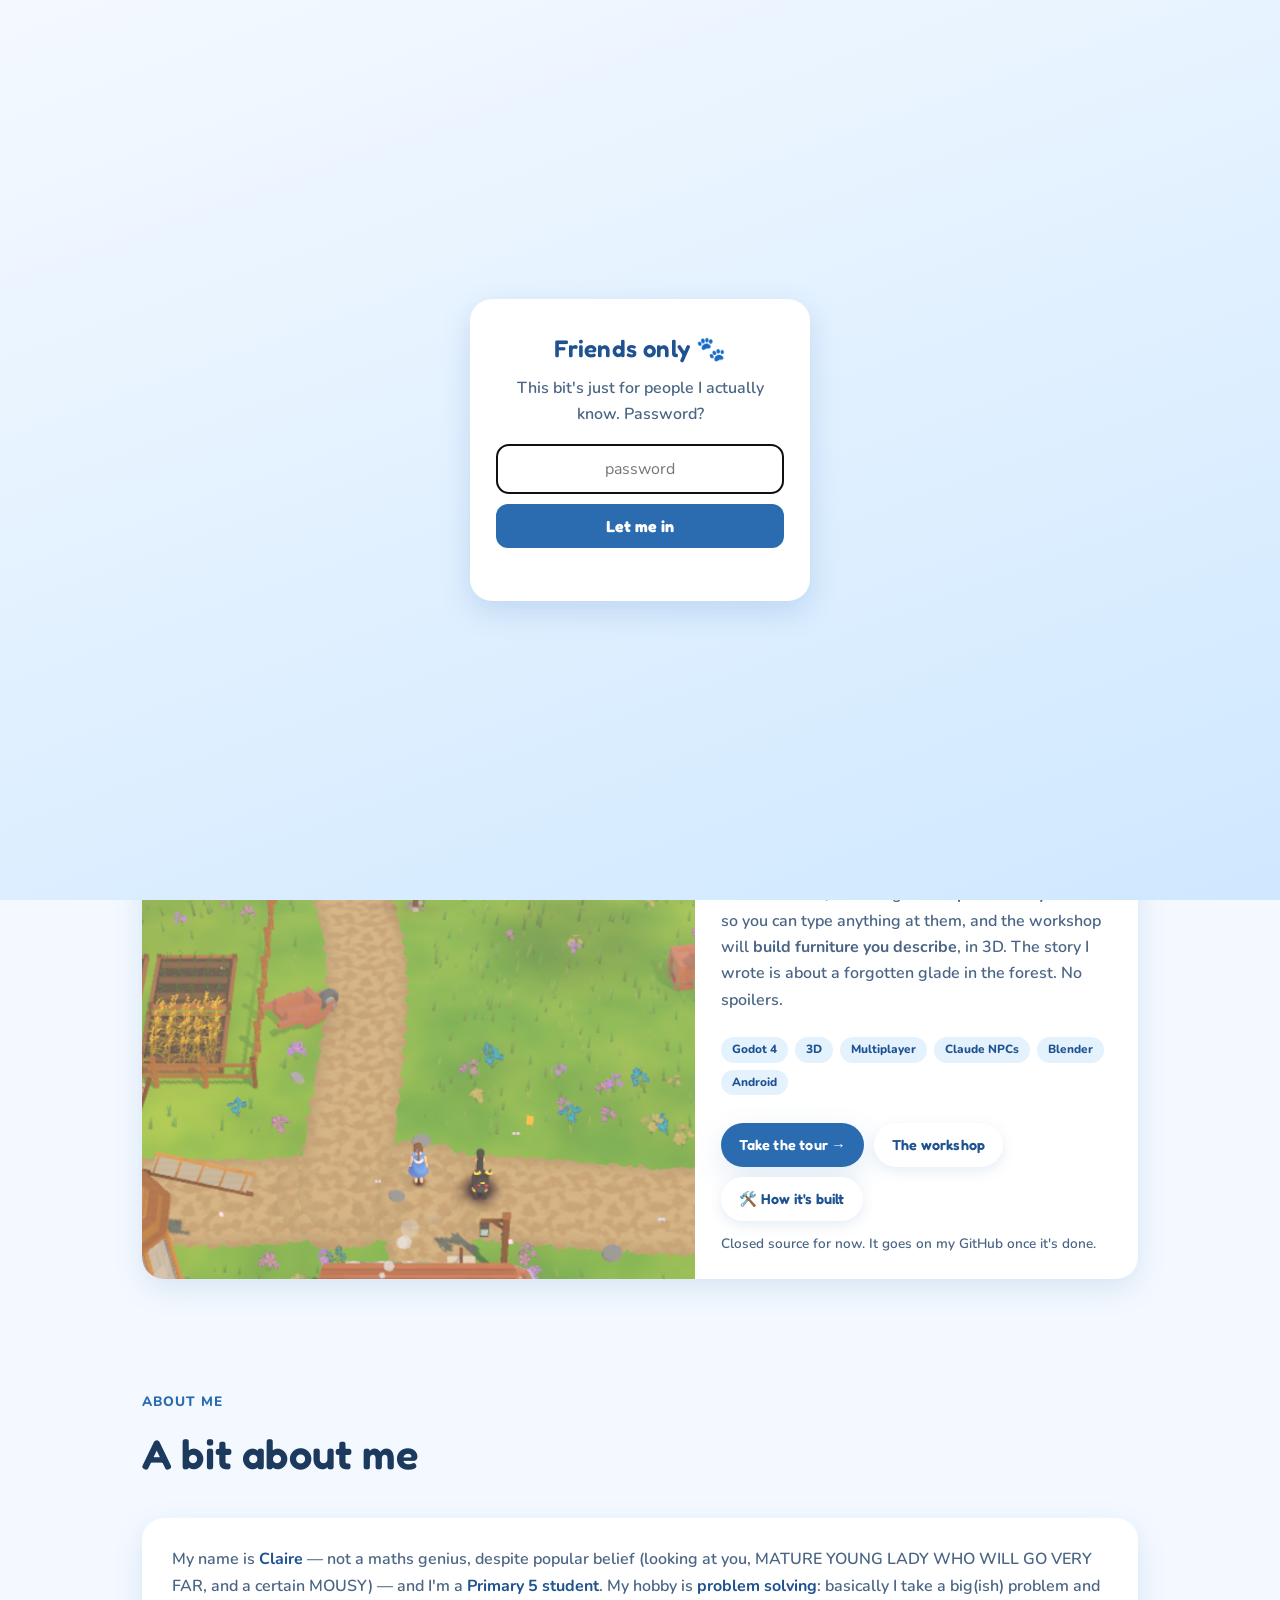
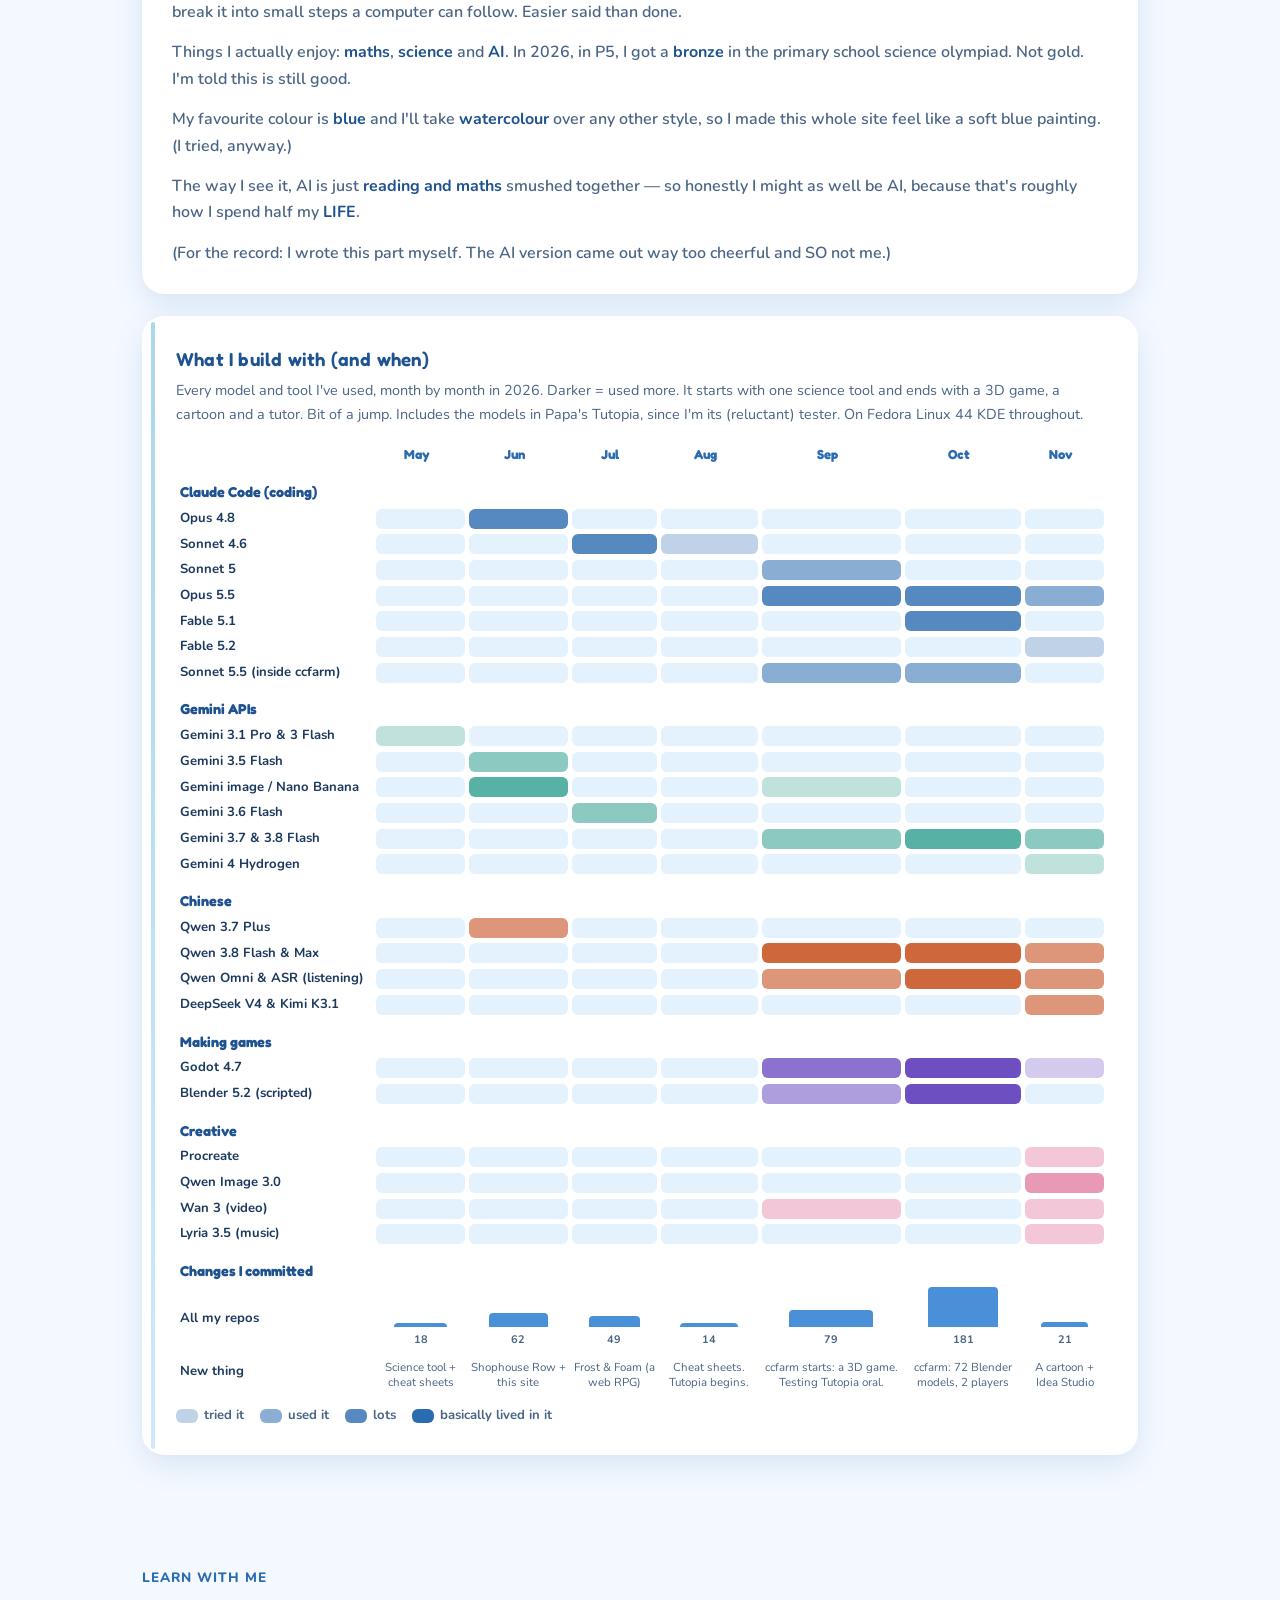
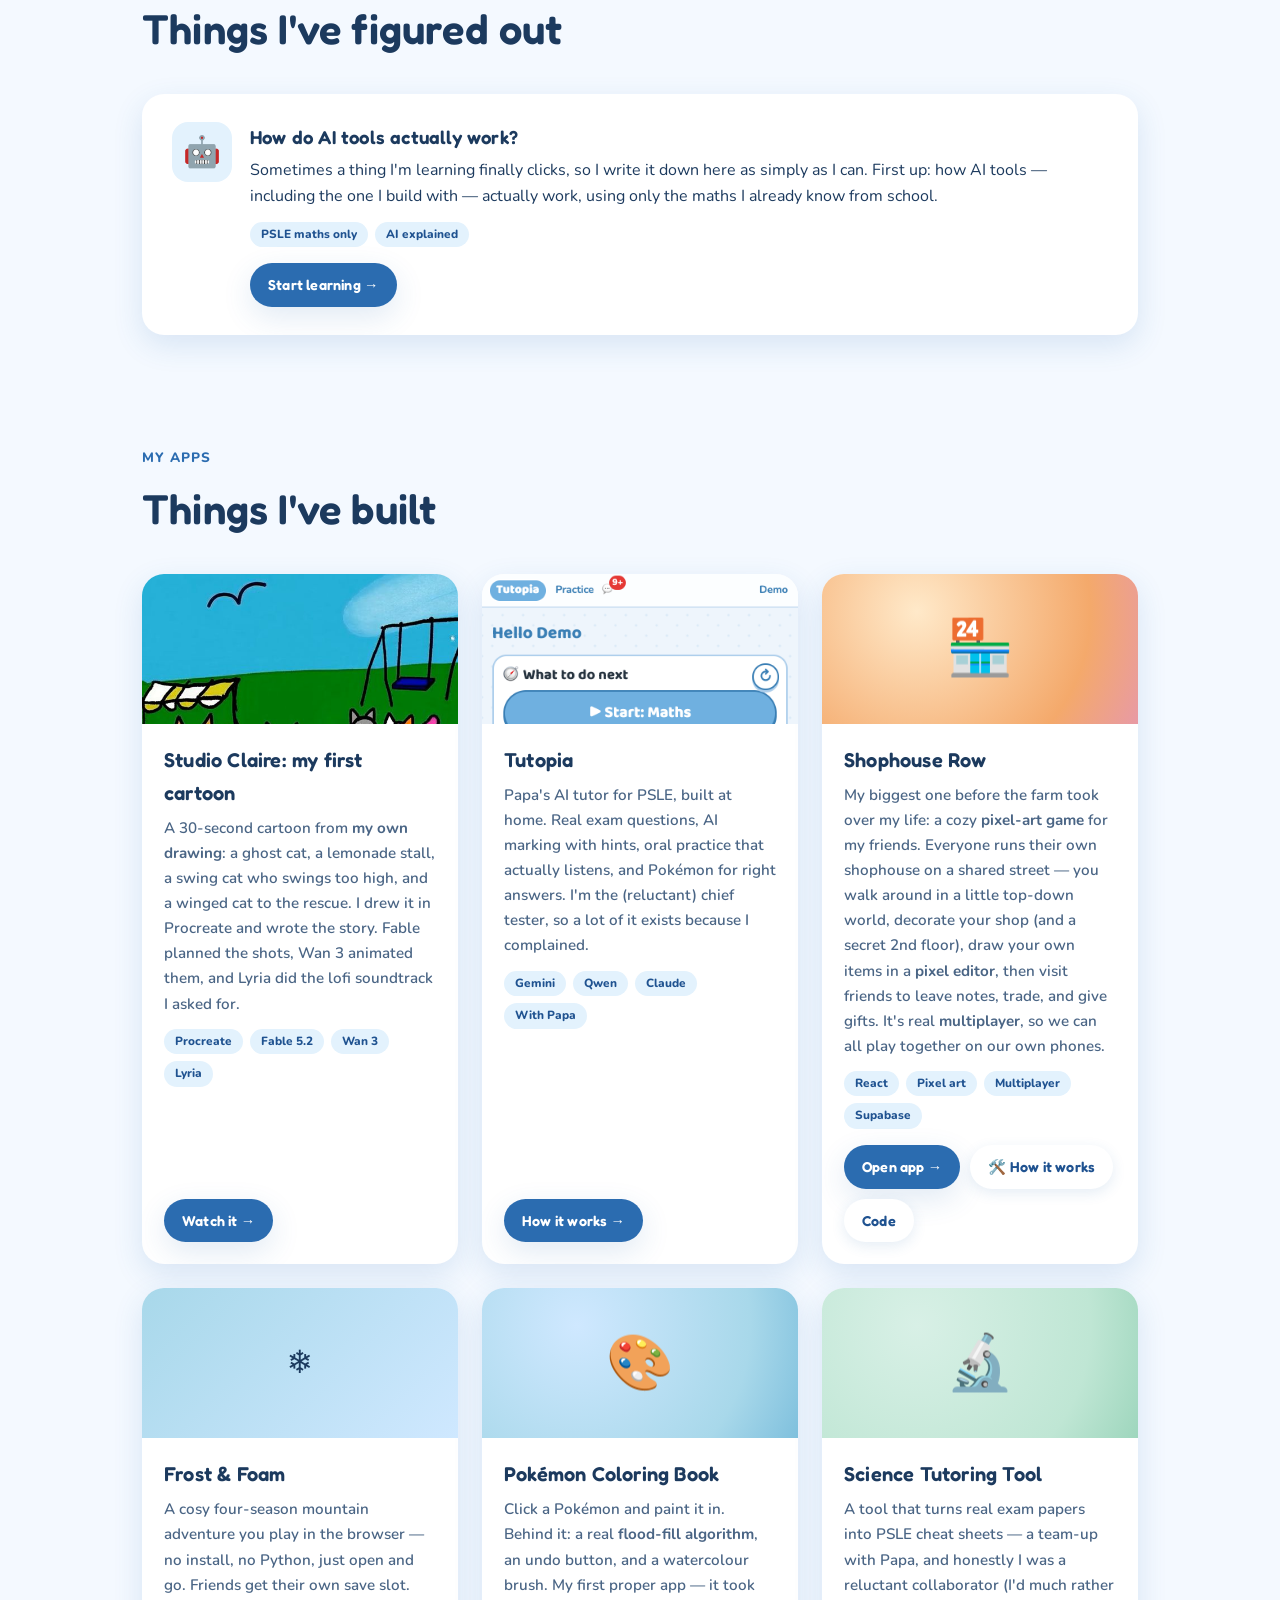
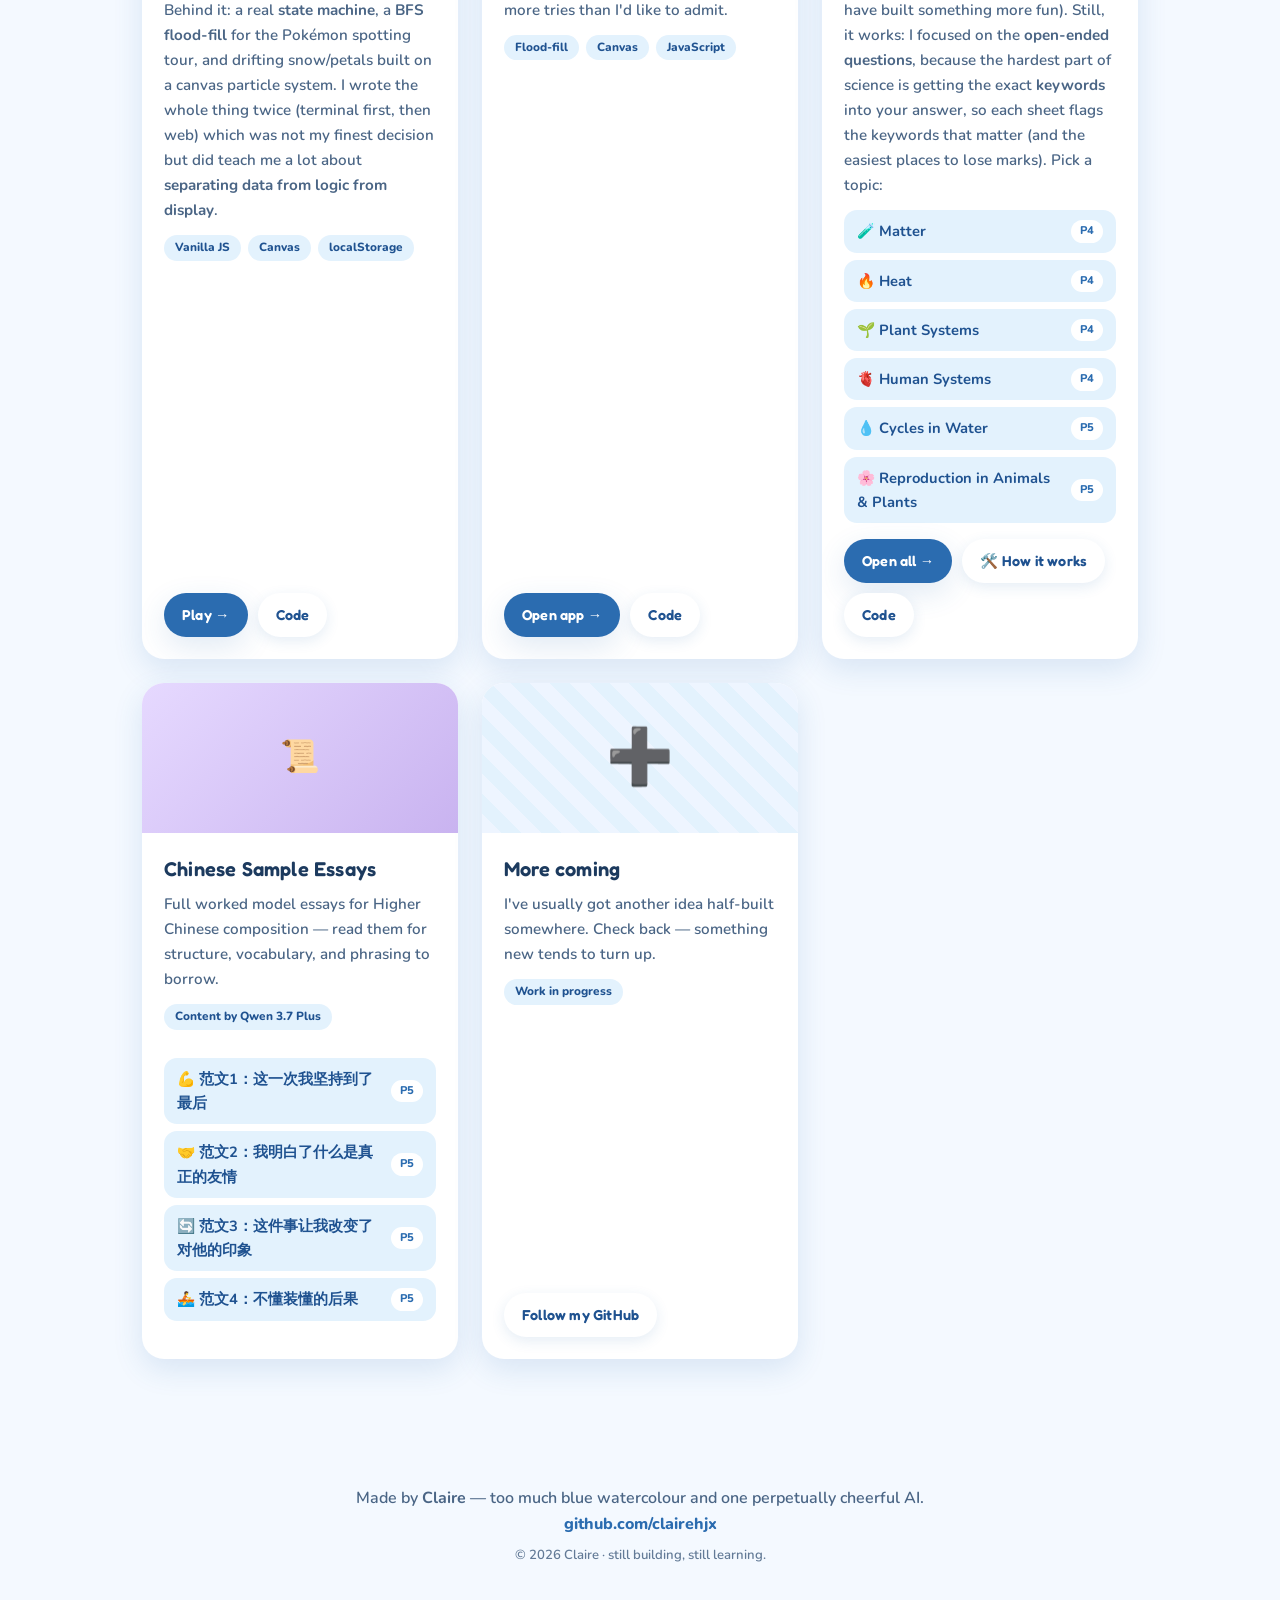
==== commit 0c895d95: "Add maths/science/AI and olympiad bronze to About Co-Authored-By: Claude Opus 5.5 <noreply@anthropic" ====
--- a/index.html
+++ b/index.html
@@ -89,6 +89,7 @@
         <div class="about-grid" style="grid-template-columns:1fr;">
           <div class="card about-text reveal">
             <p>My name is <strong>Claire</strong> — not a maths genius, despite popular belief (looking at you, MATURE YOUNG LADY WHO WILL GO VERY FAR, and a certain MOUSY) — and I'm a <strong>Primary 5 student</strong>. My hobby is <strong>problem solving</strong>: basically I take a big(ish) problem and break it into small steps a computer can follow. Easier said than done.</p>
+            <p>Things I actually enjoy: <strong>maths</strong>, <strong>science</strong> and <strong>AI</strong>. In 2026, in P5, I got a <strong>bronze</strong> in the primary school science olympiad. Not gold. I'm told this is still good.</p>
             <p>My favourite colour is <strong>blue</strong> and I'll take <strong>watercolour</strong> over any other style, so I made this whole site feel like a soft blue painting. (I tried, anyway.)</p>
             <p>The way I see it, AI is just <strong>reading and maths</strong> smushed together — so honestly I might as well be AI, because that's roughly how I spend half my <strong>LIFE</strong>.</p>
             <p>(For the record: I wrote this part myself. The AI version came out way too cheerful and SO not me.)</p>
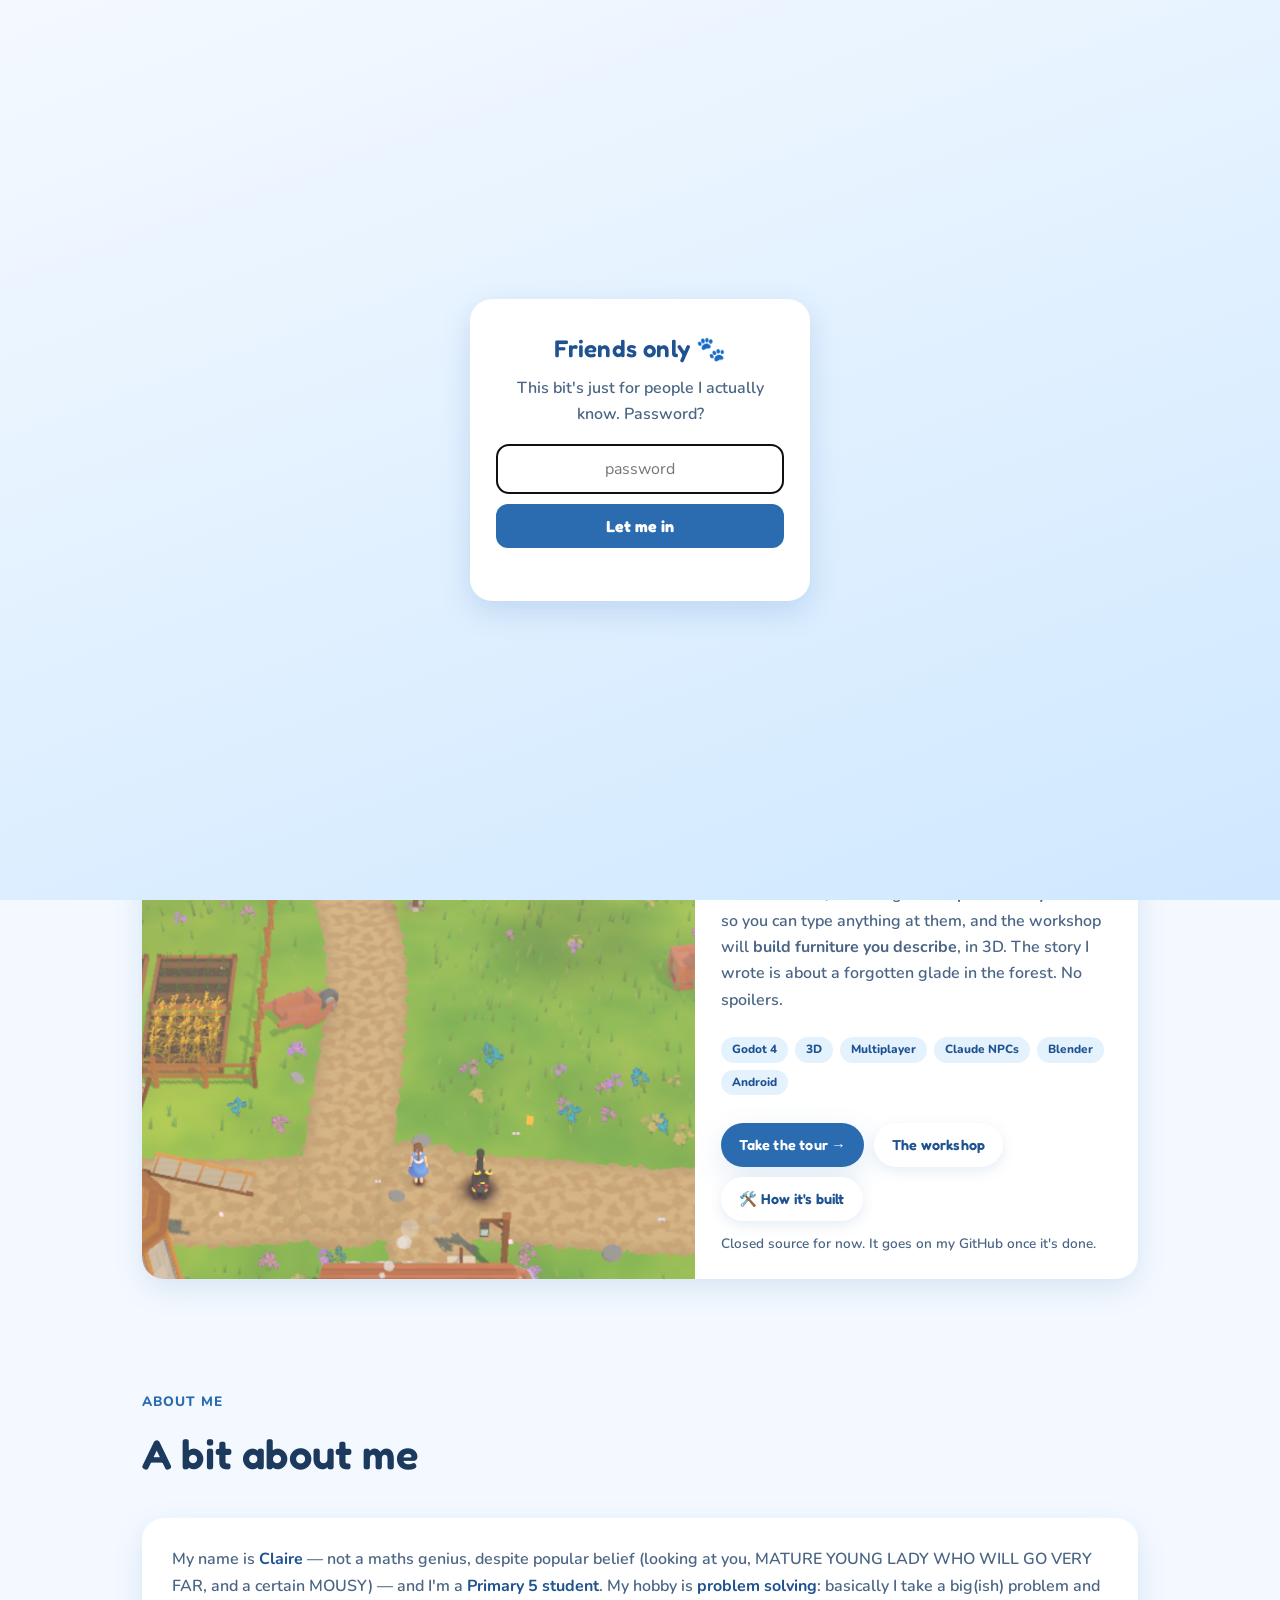
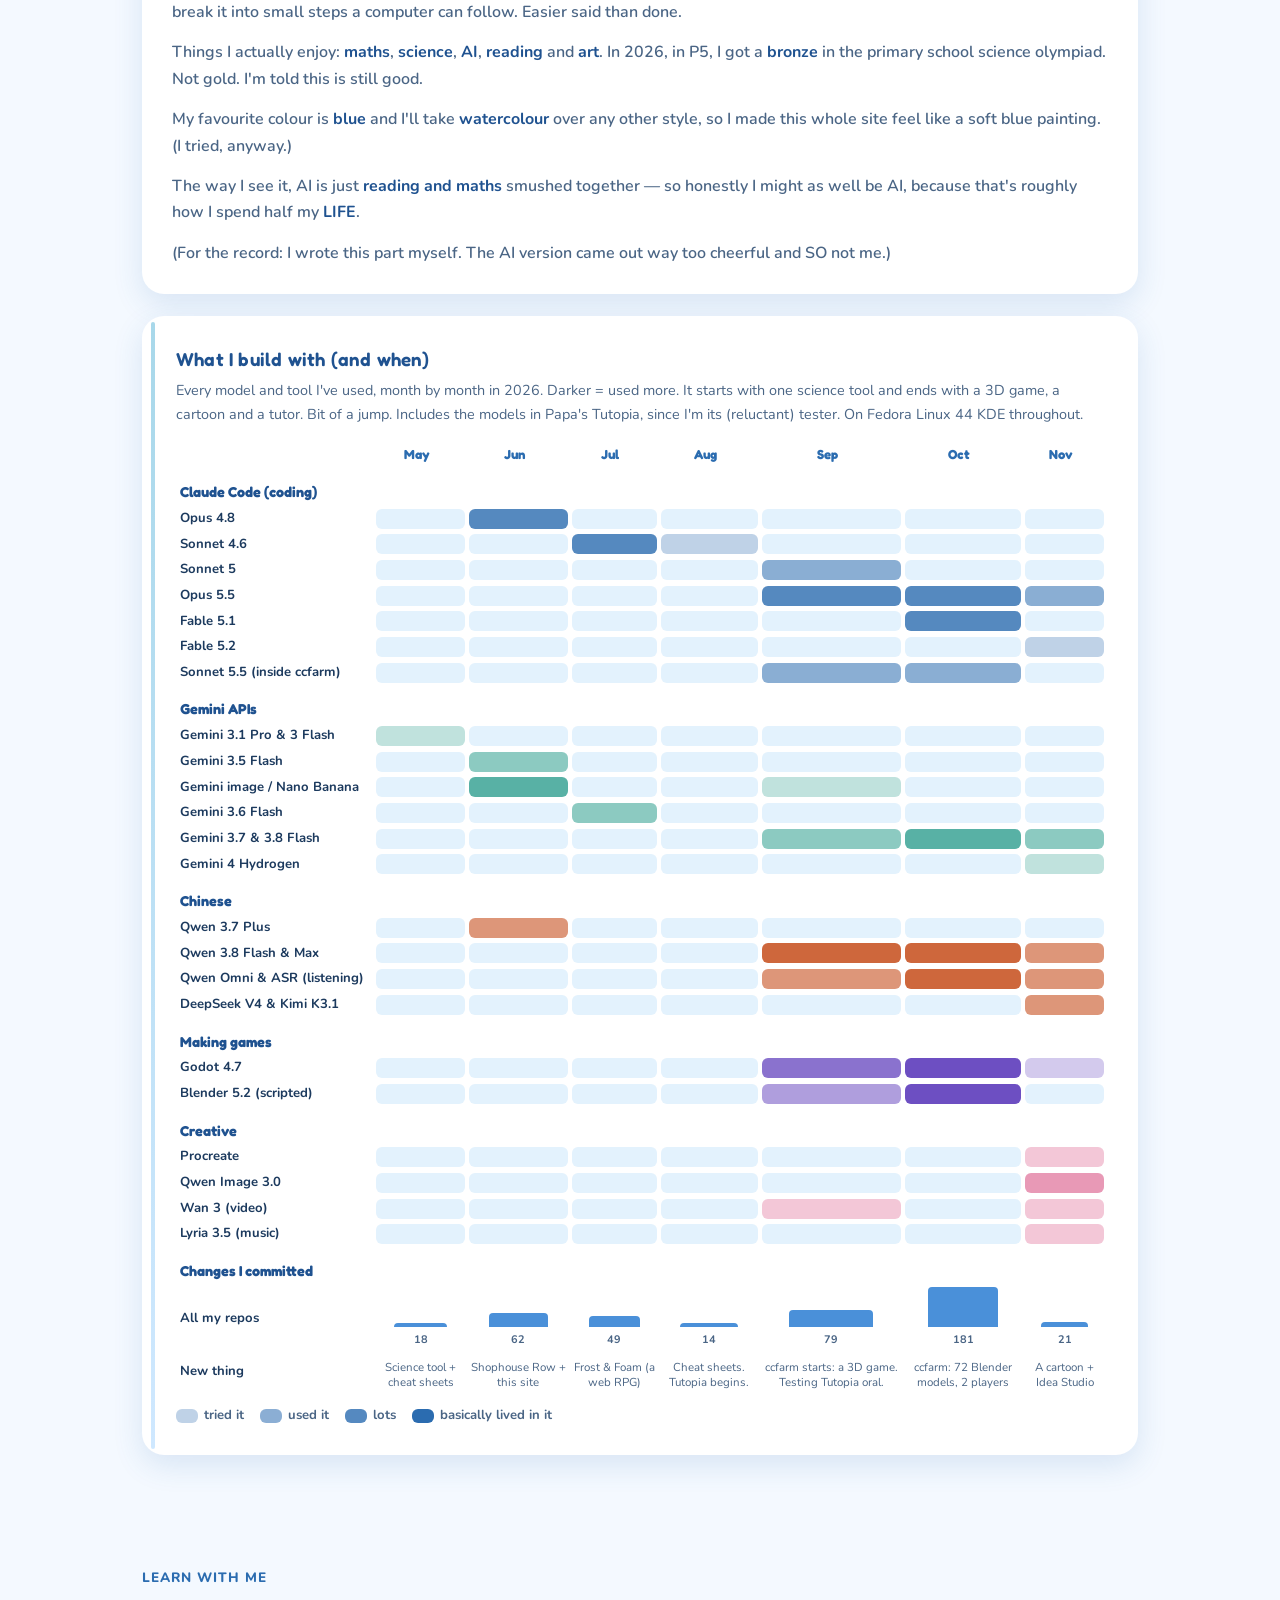
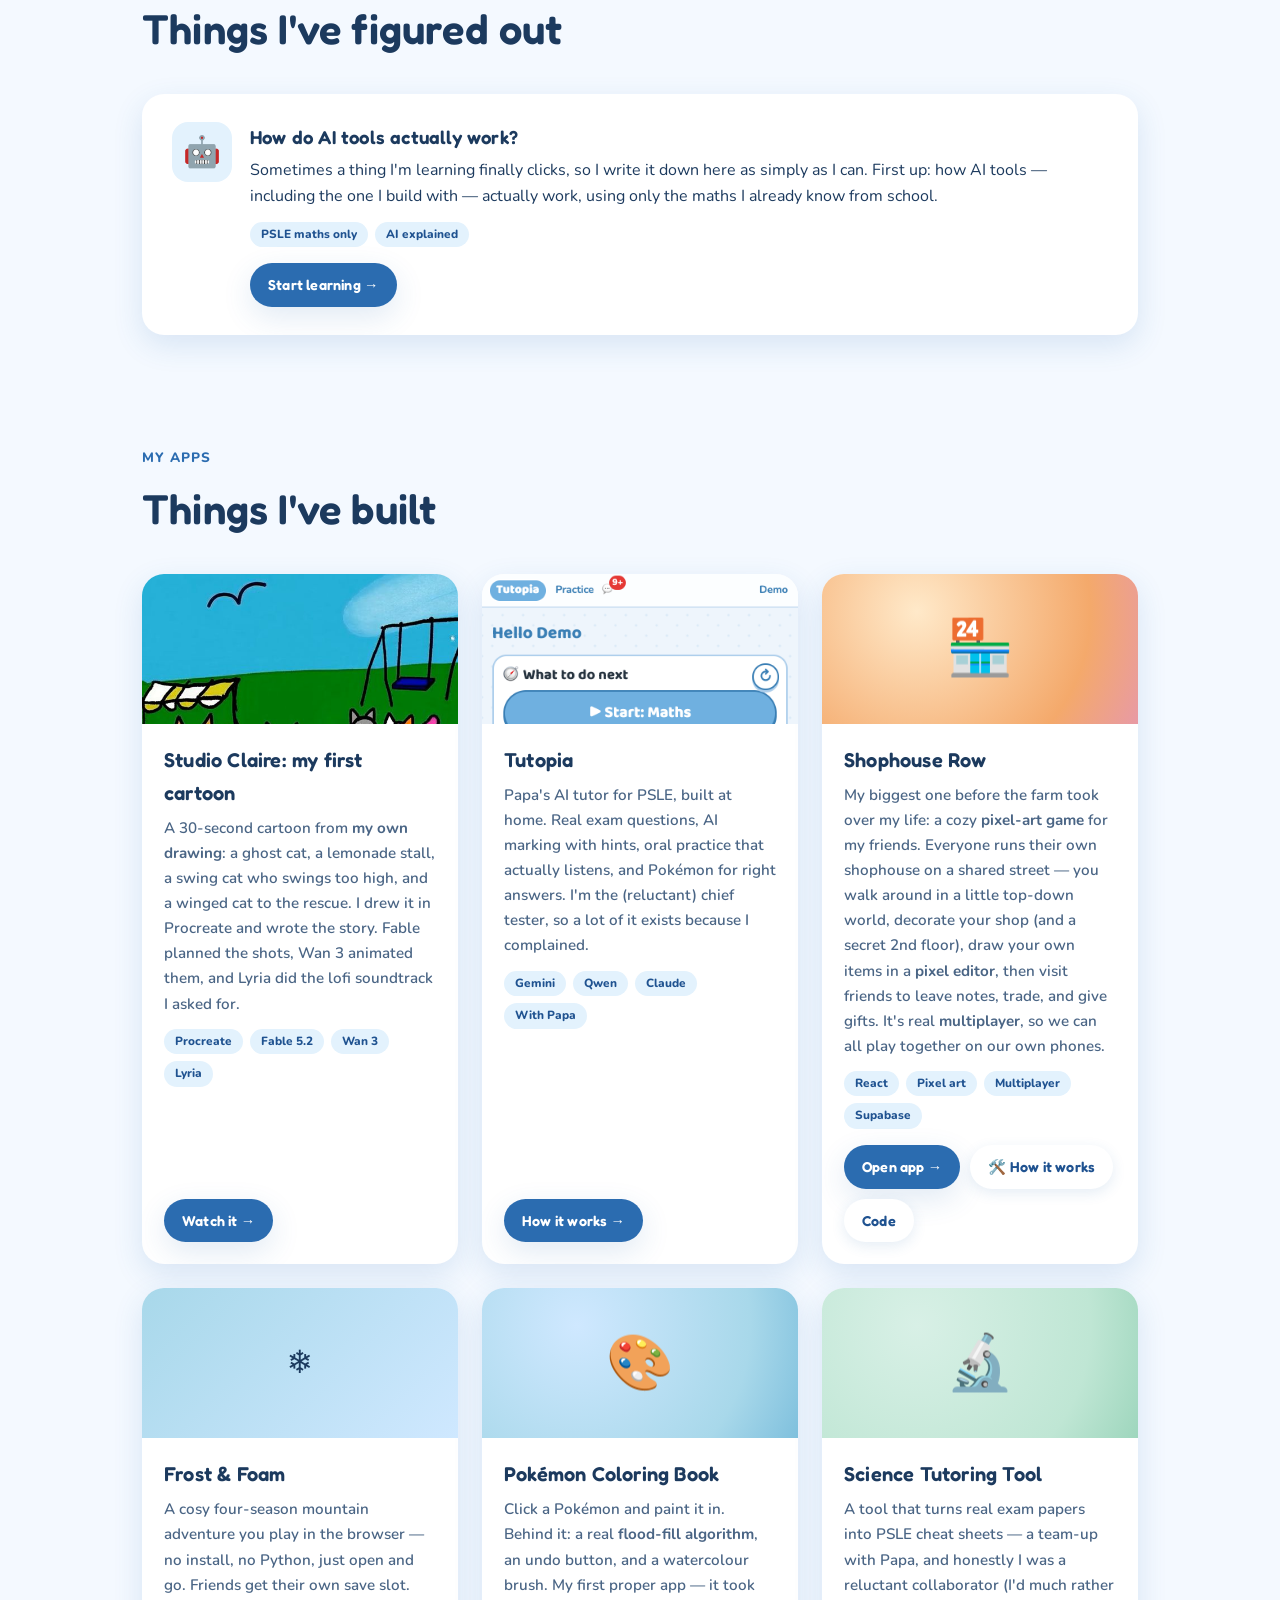
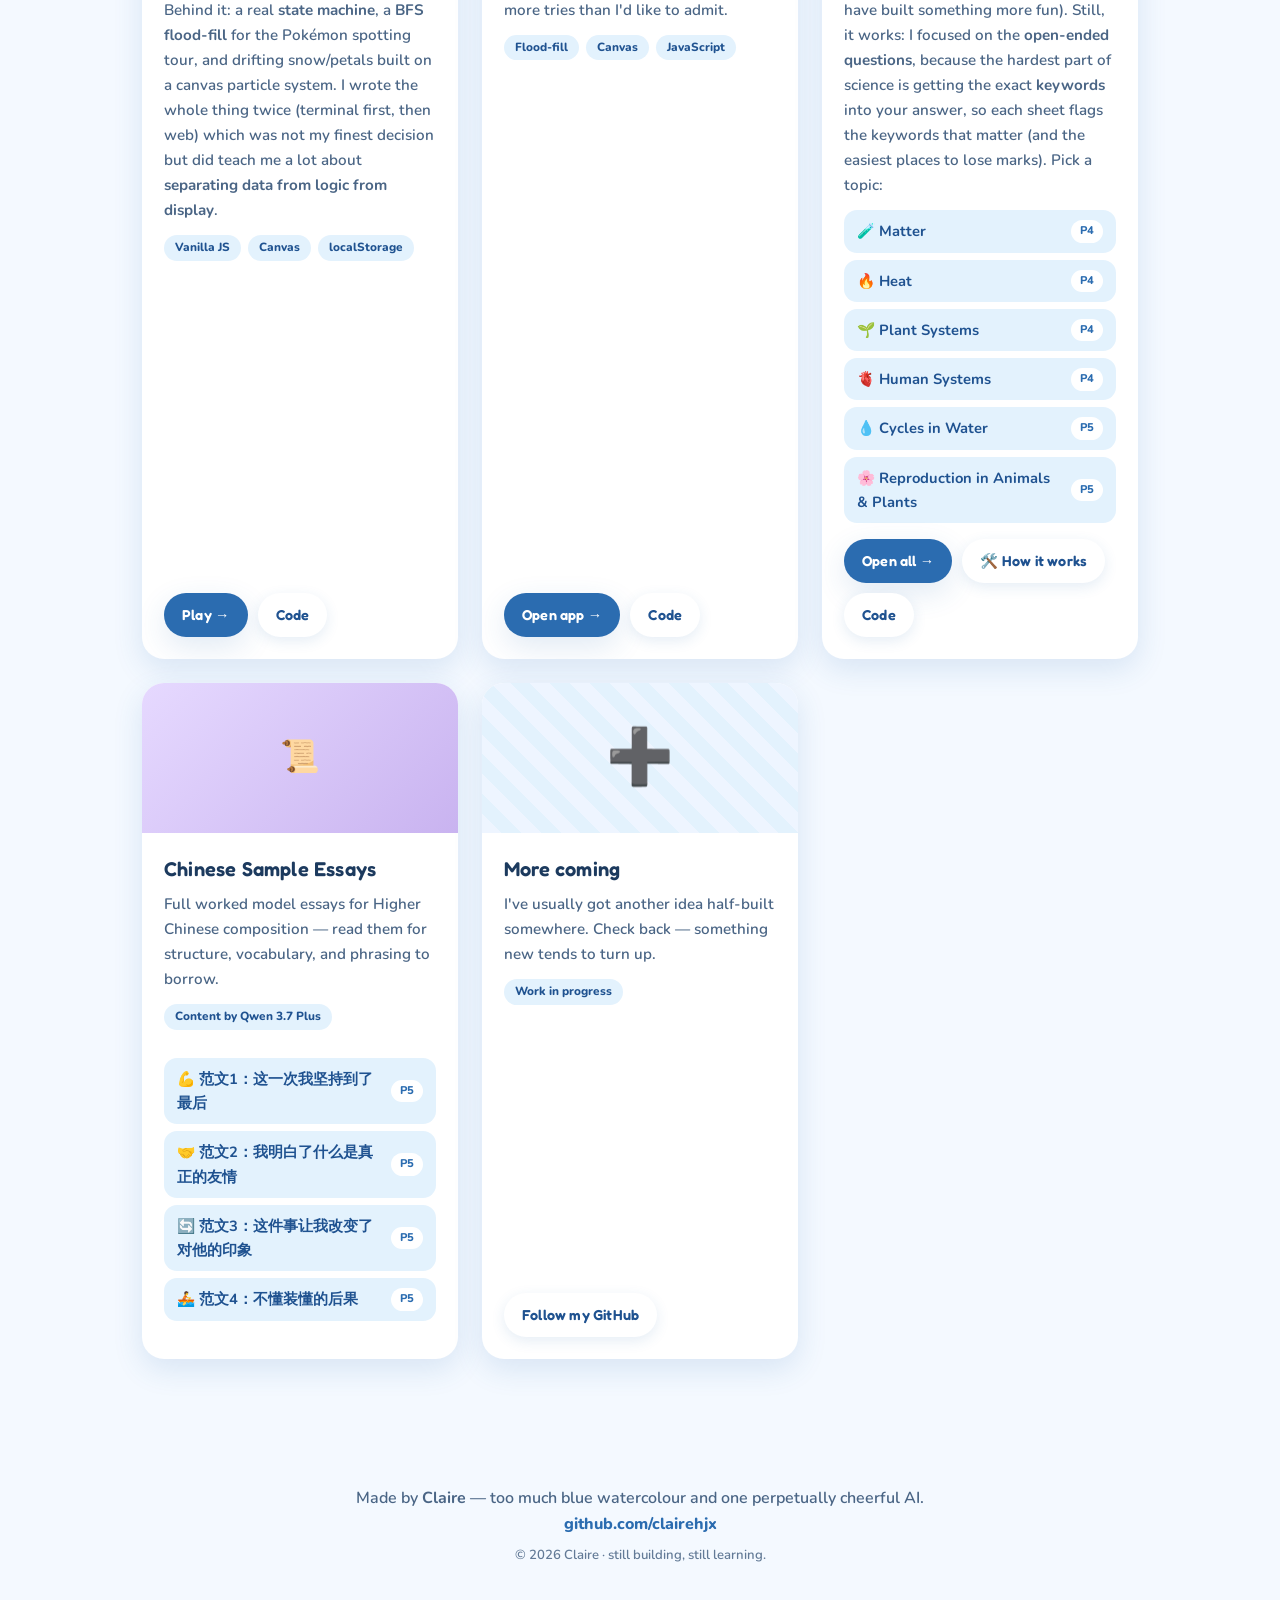
==== commit 6ddc0108: "Add reading and art to About Co-Authored-By: Claude Opus 5.5 <noreply@anthropic.com> Claude-Session:" ====
--- a/index.html
+++ b/index.html
@@ -89,7 +89,7 @@
         <div class="about-grid" style="grid-template-columns:1fr;">
           <div class="card about-text reveal">
             <p>My name is <strong>Claire</strong> — not a maths genius, despite popular belief (looking at you, MATURE YOUNG LADY WHO WILL GO VERY FAR, and a certain MOUSY) — and I'm a <strong>Primary 5 student</strong>. My hobby is <strong>problem solving</strong>: basically I take a big(ish) problem and break it into small steps a computer can follow. Easier said than done.</p>
-            <p>Things I actually enjoy: <strong>maths</strong>, <strong>science</strong> and <strong>AI</strong>. In 2026, in P5, I got a <strong>bronze</strong> in the primary school science olympiad. Not gold. I'm told this is still good.</p>
+            <p>Things I actually enjoy: <strong>maths</strong>, <strong>science</strong>, <strong>AI</strong>, <strong>reading</strong> and <strong>art</strong>. In 2026, in P5, I got a <strong>bronze</strong> in the primary school science olympiad. Not gold. I'm told this is still good.</p>
             <p>My favourite colour is <strong>blue</strong> and I'll take <strong>watercolour</strong> over any other style, so I made this whole site feel like a soft blue painting. (I tried, anyway.)</p>
             <p>The way I see it, AI is just <strong>reading and maths</strong> smushed together — so honestly I might as well be AI, because that's roughly how I spend half my <strong>LIFE</strong>.</p>
             <p>(For the record: I wrote this part myself. The AI version came out way too cheerful and SO not me.)</p>
